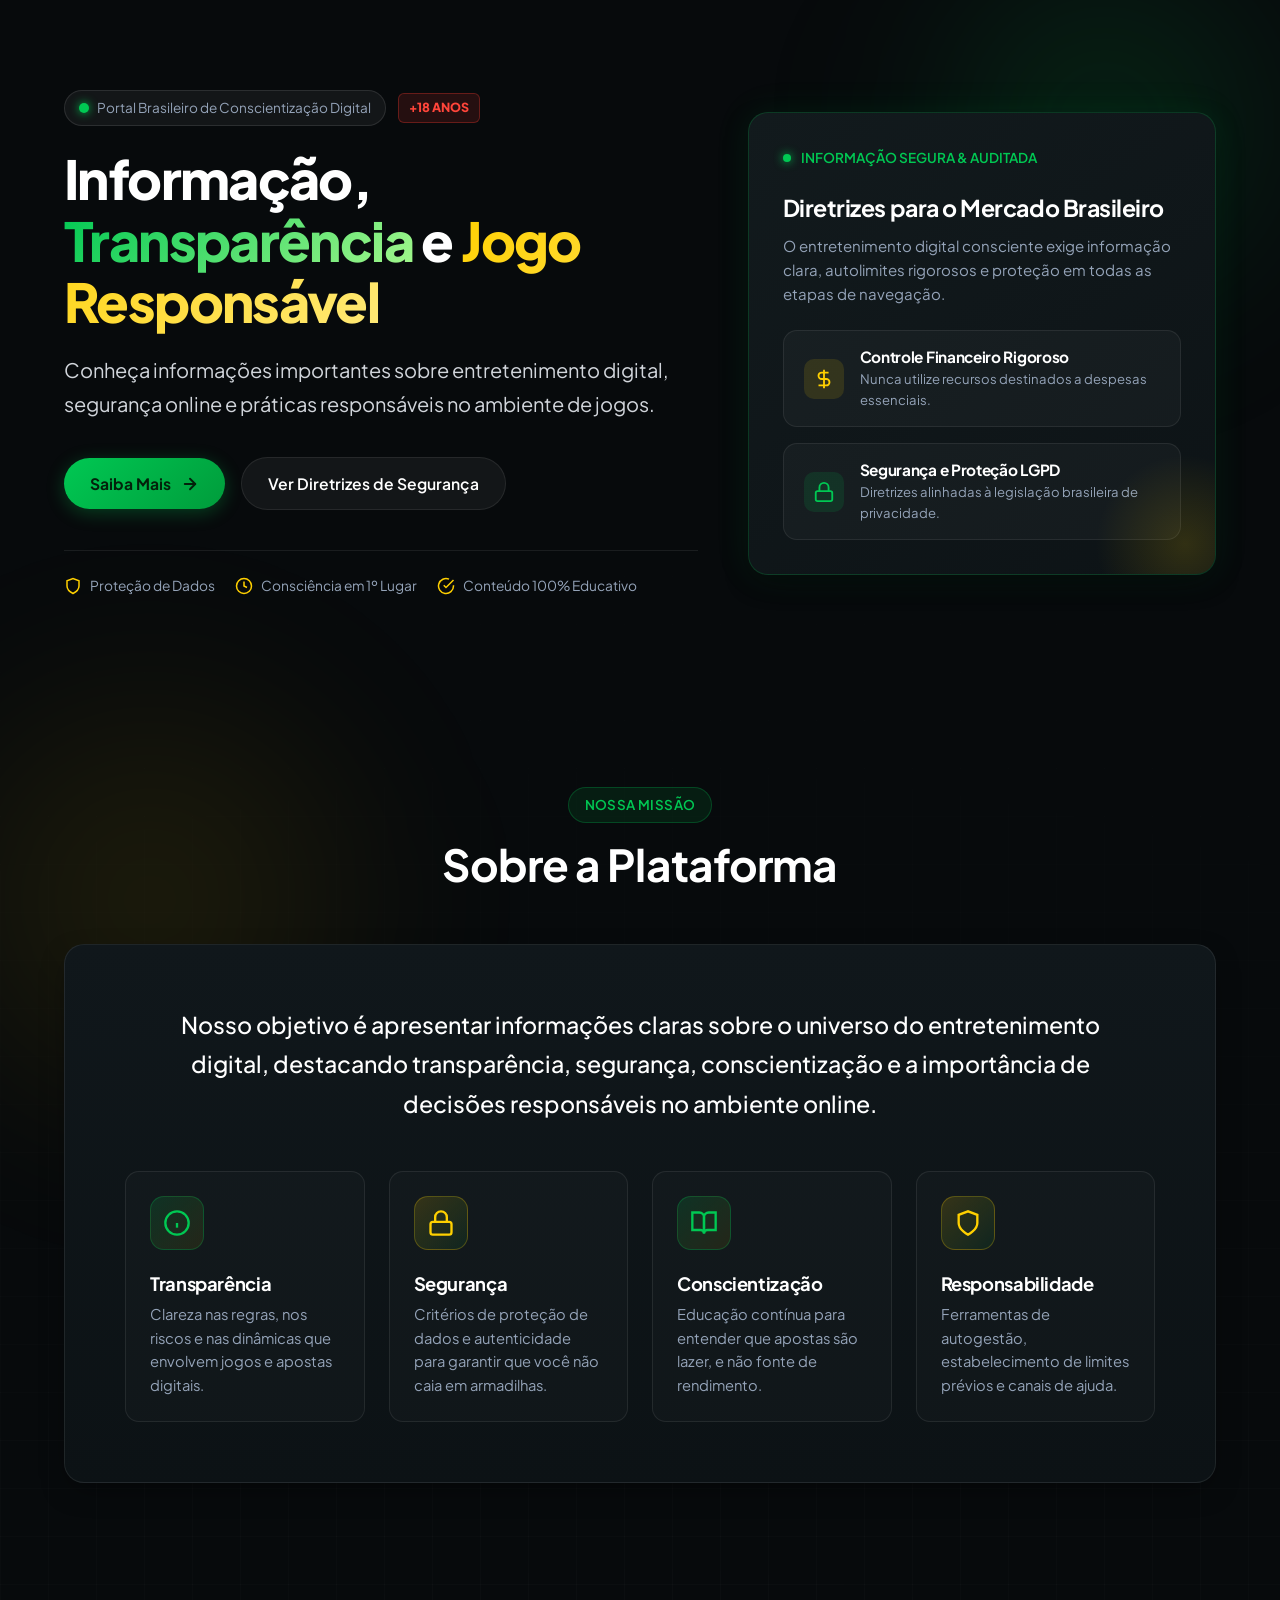
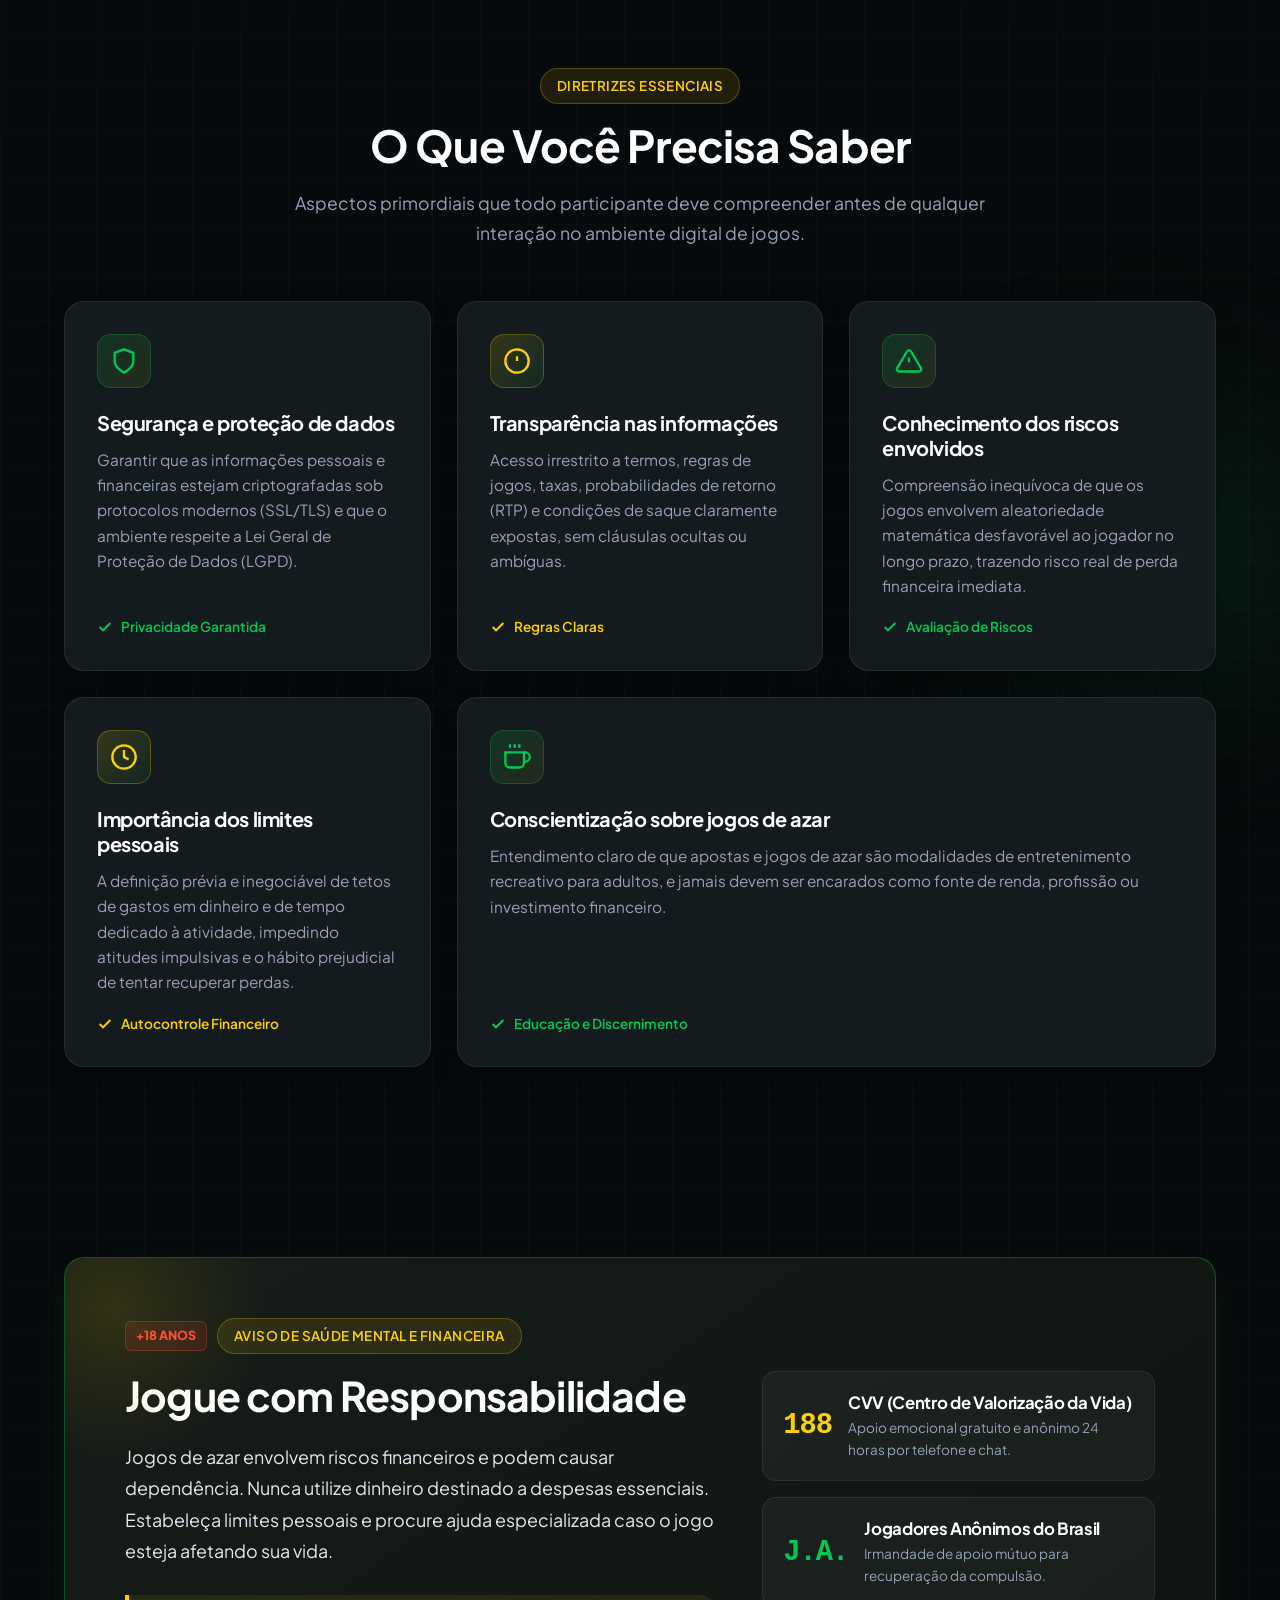
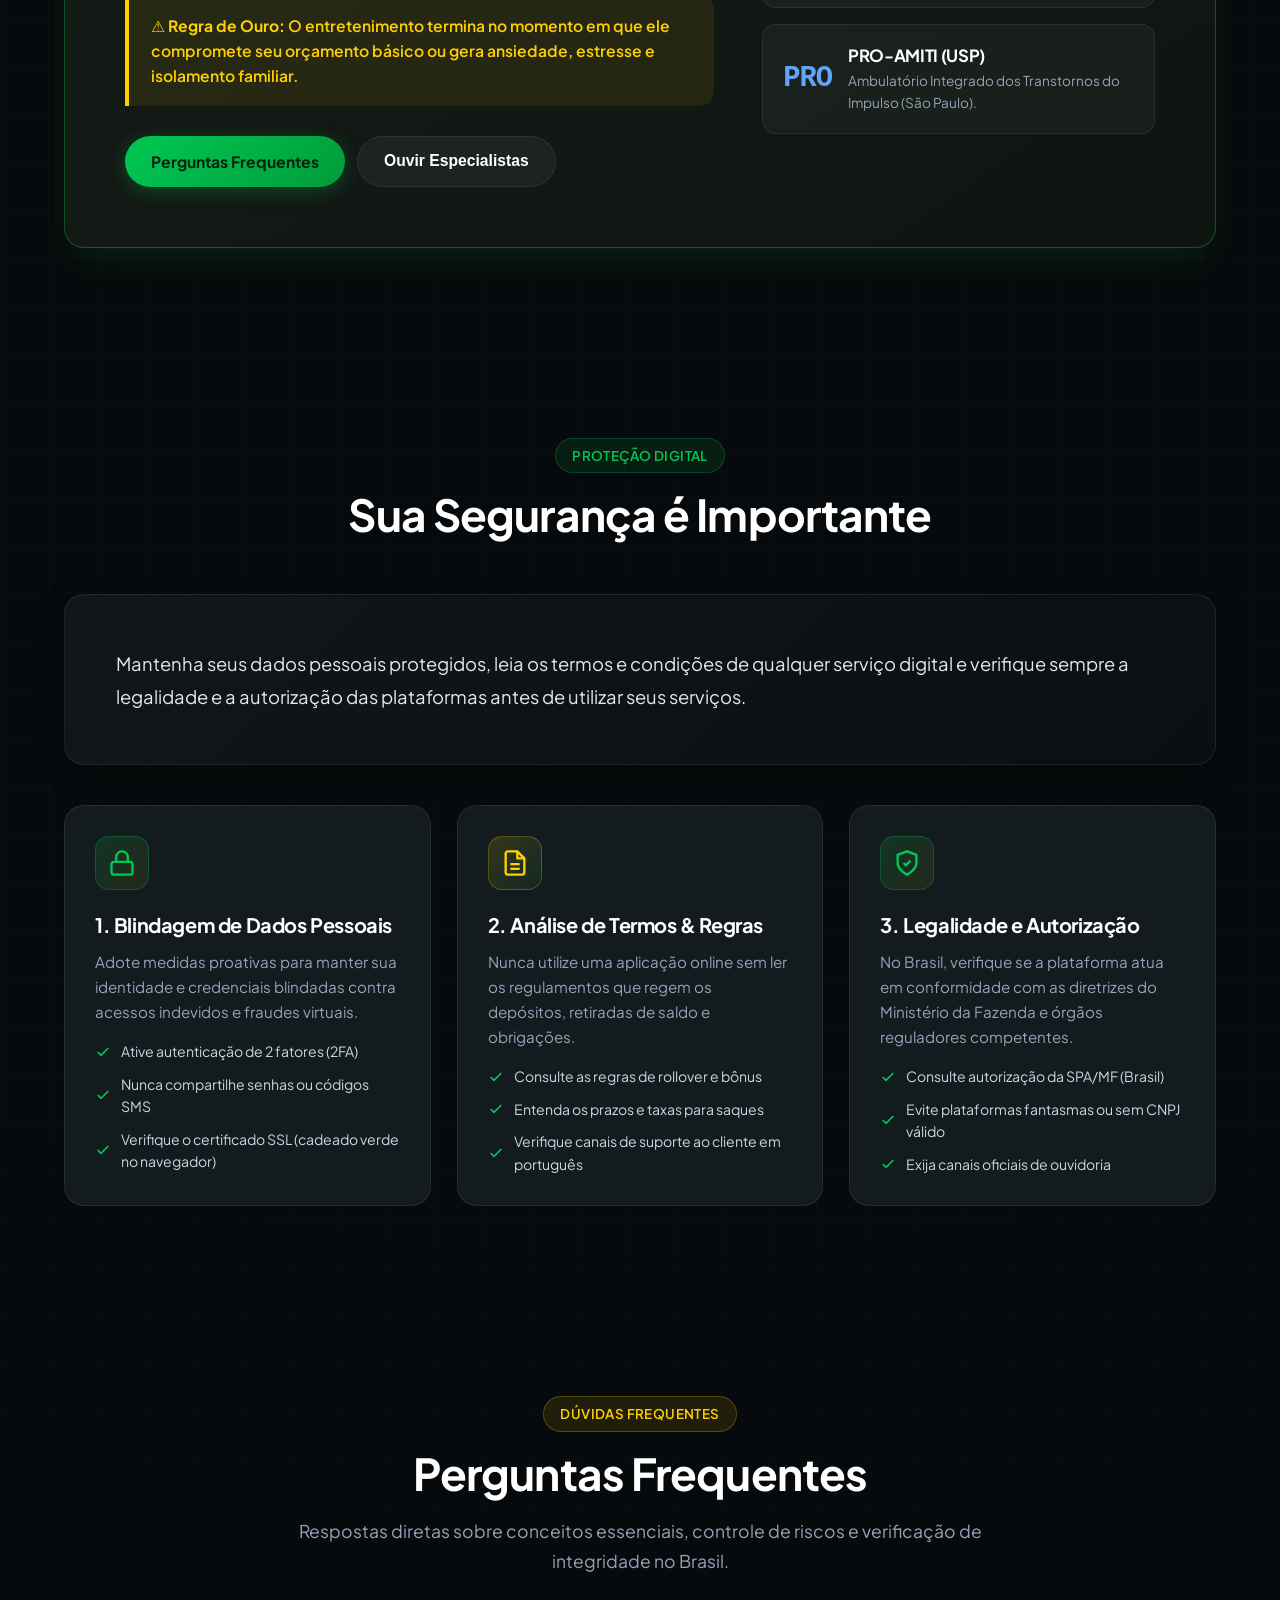
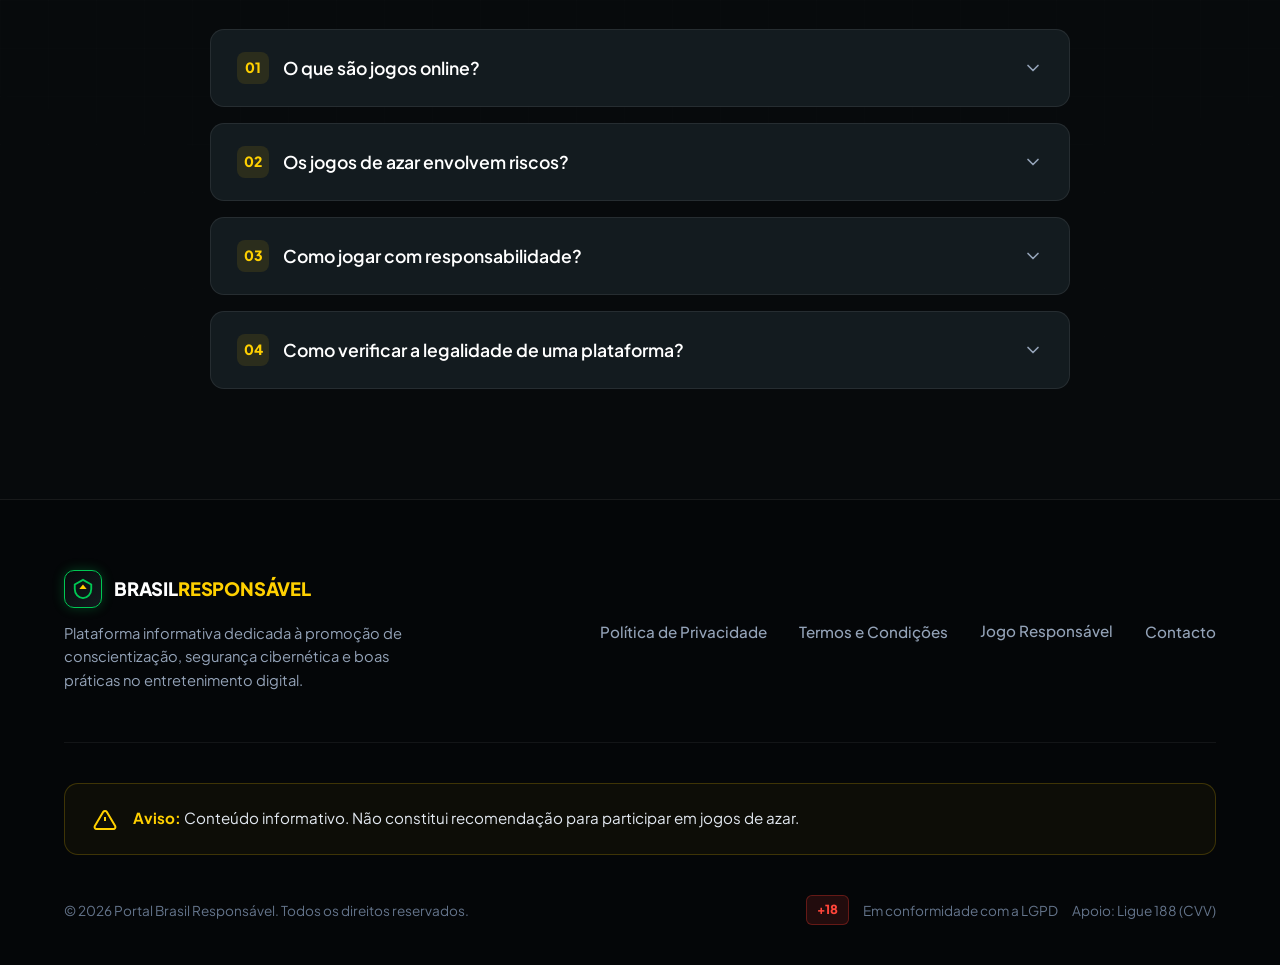
==== index.html @ 0e196ac5 "Initial commit: Brazilian Portuguese Responsible Gaming Landing Page" ====
<!DOCTYPE html>
<html lang="pt-BR">
<head>
  <meta charset="UTF-8">
  <meta name="viewport" content="width=device-width, initial-scale=1.0">
  <title>Informação, Transparência e Jogo Responsável | Brasil</title>
  <meta name="description" content="Conheça informações importantes sobre entretenimento digital, segurança online e práticas responsáveis no ambiente de jogos no Brasil.">
  <meta name="theme-color" content="#090D0F">
  <link rel="preconnect" href="https://fonts.googleapis.com">
  <link rel="preconnect" href="https://fonts.gstatic.com" crossorigin>
  <link href="https://fonts.googleapis.com/css2?family=Plus+Jakarta+Sans:wght@400;500;600;700;800&display=swap" rel="stylesheet">

  <style>
    /* ==========================================================================
       CSS RESET & DESIGN SYSTEM VARIABLES (BRAZIL THEME: BLACK, GREEN, YELLOW)
       ========================================================================== */
    :root {
      /* Colors */
      --br-bg-main: #070a0c;
      --br-bg-surface: #0e1417;
      --br-bg-card: #131b1f;
      --br-bg-card-hover: #182328;
      
      /* Brazil Inspired Accents */
      --br-green-primary: #00c853;
      --br-green-deep: #009c3b;
      --br-green-glow: rgba(0, 200, 83, 0.28);
      --br-yellow-primary: #ffd000;
      --br-yellow-gold: #ffb703;
      --br-yellow-glow: rgba(255, 208, 0, 0.28);

      /* Neutrals & Text */
      --br-text-white: #ffffff;
      --br-text-body: #d1d5db;
      --br-text-muted: #94a3b8;
      --br-text-dim: #64748b;
      --br-border: rgba(255, 255, 255, 0.08);
      --br-border-hover: rgba(0, 200, 83, 0.35);

      /* Typography */
      --br-font-family: 'Plus Jakarta Sans', system-ui, -apple-system, BlinkMacSystemFont, 'Segoe UI', Roboto, sans-serif;
      
      /* Radii */
      --br-radius-sm: 8px;
      --br-radius-md: 14px;
      --br-radius-lg: 20px;
      --br-radius-full: 9999px;

      /* Shadows & Transitions */
      --br-shadow-card: 0 10px 30px -10px rgba(0, 0, 0, 0.6);
      --br-shadow-glow-green: 0 0 25px rgba(0, 200, 83, 0.25);
      --br-shadow-glow-yellow: 0 0 25px rgba(255, 208, 0, 0.22);
      --br-transition: all 0.3s cubic-bezier(0.16, 1, 0.3, 1);
    }

    *, *::before, *::after {
      box-sizing: border-box;
      margin: 0;
      padding: 0;
    }

    html {
      scroll-behavior: smooth;
      color-scheme: dark;
    }

    body {
      background-color: var(--br-bg-main);
      color: var(--br-text-body);
      font-family: var(--br-font-family);
      font-size: 16px;
      line-height: 1.6;
      overflow-x: hidden;
      position: relative;
      -webkit-font-smoothing: antialiased;
    }

    /* Ambient Brazil Gradient Backgrounds */
    .br-bg-decorations {
      position: absolute;
      top: 0;
      left: 0;
      right: 0;
      bottom: 0;
      overflow: hidden;
      pointer-events: none;
      z-index: 0;
    }

    .br-glow-orb-1 {
      position: absolute;
      top: -150px;
      right: -100px;
      width: 550px;
      height: 550px;
      background: radial-gradient(circle, rgba(0, 200, 83, 0.15) 0%, rgba(0, 156, 59, 0.05) 45%, transparent 70%);
      filter: blur(60px);
    }

    .br-glow-orb-2 {
      position: absolute;
      top: 600px;
      left: -150px;
      width: 600px;
      height: 600px;
      background: radial-gradient(circle, rgba(255, 208, 0, 0.1) 0%, rgba(255, 183, 3, 0.03) 50%, transparent 70%);
      filter: blur(70px);
    }

    .br-glow-orb-3 {
      position: absolute;
      top: 1900px;
      right: -120px;
      width: 500px;
      height: 500px;
      background: radial-gradient(circle, rgba(0, 200, 83, 0.12) 0%, transparent 70%);
      filter: blur(60px);
    }

    /* Grid overlay pattern */
    .br-grid-pattern {
      position: absolute;
      inset: 0;
      background-image: 
        linear-gradient(to right, rgba(255, 255, 255, 0.02) 1px, transparent 1px),
        linear-gradient(to bottom, rgba(255, 255, 255, 0.02) 1px, transparent 1px);
      background-size: 48px 48px;
      mask-image: radial-gradient(circle at center, black 40%, transparent 85%);
      -webkit-mask-image: radial-gradient(circle at center, black 40%, transparent 85%);
    }

    /* Container */
    .br-container {
      width: 100%;
      max-width: 1200px;
      margin-left: auto;
      margin-right: auto;
      padding-left: 24px;
      padding-right: 24px;
      position: relative;
      z-index: 1;
    }

    /* Typography Utilities */
    h1, h2, h3, h4 {
      color: var(--br-text-white);
      font-weight: 700;
      line-height: 1.25;
      letter-spacing: -0.02em;
    }

    a {
      color: inherit;
      text-decoration: none;
      transition: var(--br-transition);
    }

    /* Badges & Pills */
    .br-badge {
      display: inline-flex;
      align-items: center;
      gap: 8px;
      padding: 6px 16px;
      border-radius: var(--br-radius-full);
      font-size: 0.84rem;
      font-weight: 600;
      letter-spacing: 0.03em;
      text-transform: uppercase;
      background: rgba(0, 200, 83, 0.1);
      border: 1px solid rgba(0, 200, 83, 0.25);
      color: var(--br-green-primary);
    }

    .br-badge-yellow {
      background: rgba(255, 208, 0, 0.1);
      border-color: rgba(255, 208, 0, 0.25);
      color: var(--br-yellow-primary);
    }

    .br-badge-18 {
      background: rgba(255, 59, 48, 0.12);
      border: 1px solid rgba(255, 59, 48, 0.3);
      color: #ff453a;
      padding: 4px 10px;
      font-size: 0.78rem;
      border-radius: 6px;
      font-weight: 800;
    }

    .br-pill-flag {
      display: inline-flex;
      align-items: center;
      gap: 8px;
      padding: 6px 14px;
      background: rgba(255, 255, 255, 0.05);
      border: 1px solid rgba(255, 255, 255, 0.1);
      border-radius: var(--br-radius-full);
      font-size: 0.85rem;
      color: var(--br-text-muted);
    }

    .br-flag-dot {
      width: 10px;
      height: 10px;
      border-radius: 50%;
      background: var(--br-green-primary);
      box-shadow: 0 0 10px var(--br-green-primary);
      display: inline-block;
    }

    /* Section Headers */
    .br-section-header {
      text-align: center;
      max-width: 760px;
      margin: 0 auto 52px;
    }

    .br-section-title {
      font-size: clamp(2rem, 3.5vw, 2.75rem);
      margin-top: 14px;
      margin-bottom: 16px;
    }

    .br-section-desc {
      color: var(--br-text-muted);
      font-size: 1.1rem;
      line-height: 1.7;
    }

    /* Common Card Styling */
    .br-card {
      background: var(--br-bg-card);
      border: 1px solid var(--br-border);
      border-radius: var(--br-radius-lg);
      padding: 32px;
      position: relative;
      overflow: hidden;
      box-shadow: var(--br-shadow-card);
      transition: var(--br-transition);
    }

    .br-card::before {
      content: '';
      position: absolute;
      top: 0;
      left: 0;
      width: 100%;
      height: 3px;
      background: linear-gradient(90deg, var(--br-green-primary), var(--br-yellow-primary));
      opacity: 0;
      transition: var(--br-transition);
    }

    .br-card:hover {
      transform: translateY(-5px);
      border-color: var(--br-border-hover);
      background: var(--br-bg-card-hover);
      box-shadow: var(--br-shadow-card), 0 0 20px rgba(0, 200, 83, 0.12);
    }

    .br-card:hover::before {
      opacity: 1;
    }

    /* Custom Icon Boxes */
    .br-icon-box {
      width: 54px;
      height: 54px;
      border-radius: var(--br-radius-md);
      display: flex;
      align-items: center;
      justify-content: center;
      margin-bottom: 22px;
      background: linear-gradient(135deg, rgba(0, 200, 83, 0.15), rgba(255, 208, 0, 0.08));
      border: 1px solid rgba(0, 200, 83, 0.25);
      color: var(--br-green-primary);
      flex-shrink: 0;
    }

    .br-icon-box svg {
      width: 28px;
      height: 28px;
      stroke-width: 2;
    }

    .br-icon-box.yellow {
      background: linear-gradient(135deg, rgba(255, 208, 0, 0.15), rgba(0, 200, 83, 0.08));
      border-color: rgba(255, 208, 0, 0.25);
      color: var(--br-yellow-primary);
    }

    /* ==========================================================================
       HEADER & NAVIGATION
       ========================================================================== */
    .br-header {
      position: sticky;
      top: 0;
      z-index: 100;
      background: rgba(7, 10, 12, 0.85);
      backdrop-filter: blur(16px);
      -webkit-backdrop-filter: blur(16px);
      border-bottom: 1px solid var(--br-border);
      padding: 16px 0;
      transition: var(--br-transition);
    }

    .br-header-inner {
      display: flex;
      align-items: center;
      justify-content: space-between;
    }

    .br-brand {
      display: flex;
      align-items: center;
      gap: 12px;
      font-weight: 800;
      font-size: 1.15rem;
      letter-spacing: -0.01em;
      color: var(--br-text-white);
    }

    .br-brand-emblem {
      width: 38px;
      height: 38px;
      border-radius: 10px;
      background: linear-gradient(135deg, #070a0c, #131b1f);
      border: 1.5px solid var(--br-green-primary);
      box-shadow: 0 0 12px var(--br-green-glow);
      display: flex;
      align-items: center;
      justify-content: center;
      position: relative;
    }

    .br-brand-emblem svg {
      width: 22px;
      height: 22px;
    }

    .br-brand-text span {
      color: var(--br-yellow-primary);
    }

    .br-nav {
      display: flex;
      align-items: center;
      gap: 28px;
    }

    .br-nav-link {
      font-size: 0.94rem;
      font-weight: 500;
      color: var(--br-text-muted);
      position: relative;
      padding: 6px 0;
    }

    .br-nav-link:hover, .br-nav-link:focus-visible {
      color: var(--br-text-white);
    }

    .br-nav-link::after {
      content: '';
      position: absolute;
      bottom: 0;
      left: 0;
      width: 0%;
      height: 2px;
      background: linear-gradient(90deg, var(--br-green-primary), var(--br-yellow-primary));
      transition: var(--br-transition);
      border-radius: 2px;
    }

    .br-nav-link:hover::after {
      width: 100%;
    }

    .br-header-actions {
      display: flex;
      align-items: center;
      gap: 16px;
    }

    .br-btn-mobile-toggle {
      display: none;
      background: transparent;
      border: 1px solid var(--br-border);
      border-radius: var(--br-radius-sm);
      color: var(--br-text-white);
      padding: 8px;
      cursor: pointer;
    }

    /* Buttons */
    .br-btn {
      display: inline-flex;
      align-items: center;
      justify-content: center;
      gap: 10px;
      padding: 13px 26px;
      border-radius: var(--br-radius-full);
      font-weight: 600;
      font-size: 0.98rem;
      cursor: pointer;
      border: none;
      outline: none;
      transition: var(--br-transition);
    }

    .br-btn-primary {
      background: linear-gradient(135deg, var(--br-green-primary) 0%, var(--br-green-deep) 100%);
      color: #03210b;
      font-weight: 700;
      box-shadow: 0 4px 18px var(--br-green-glow);
    }

    .br-btn-primary:hover {
      transform: translateY(-2px);
      box-shadow: 0 8px 24px rgba(0, 200, 83, 0.45);
      background: linear-gradient(135deg, #0fe363 0%, #00ab41 100%);
      color: #000000;
    }

    .br-btn-secondary {
      background: rgba(255, 255, 255, 0.05);
      color: var(--br-text-white);
      border: 1px solid var(--br-border);
    }

    .br-btn-secondary:hover {
      background: rgba(255, 255, 255, 0.1);
      border-color: rgba(255, 255, 255, 0.25);
      transform: translateY(-2px);
    }

    /* ==========================================================================
       HERO SECTION
       ========================================================================== */
    .br-hero-section {
      padding: 90px 0 100px;
      position: relative;
    }

    .br-hero-grid {
      display: grid;
      grid-template-columns: 1.15fr 0.85fr;
      gap: 50px;
      align-items: center;
    }

    .br-hero-content {
      max-width: 650px;
    }

    .br-hero-headline {
      font-size: clamp(2.4rem, 4.2vw, 3.8rem);
      font-weight: 800;
      letter-spacing: -0.03em;
      margin: 22px 0 20px;
      line-height: 1.15;
    }

    .br-hero-headline .text-gradient-green {
      background: linear-gradient(135deg, #00c853 0%, #a3f78c 100%);
      -webkit-background-clip: text;
      -webkit-text-fill-color: transparent;
    }

    .br-hero-headline .text-gradient-yellow {
      background: linear-gradient(135deg, #ffd000 0%, #ffe978 100%);
      -webkit-background-clip: text;
      -webkit-text-fill-color: transparent;
    }

    .br-hero-subheadline {
      font-size: clamp(1.05rem, 1.8vw, 1.25rem);
      color: var(--br-text-body);
      line-height: 1.7;
      margin-bottom: 36px;
    }

    .br-hero-ctas {
      display: flex;
      flex-wrap: wrap;
      align-items: center;
      gap: 16px;
      margin-bottom: 40px;
    }

    .br-hero-trust-bar {
      display: flex;
      align-items: center;
      gap: 20px;
      padding-top: 24px;
      border-top: 1px solid var(--br-border);
    }

    .br-trust-item {
      display: flex;
      align-items: center;
      gap: 8px;
      font-size: 0.86rem;
      color: var(--br-text-muted);
    }

    .br-trust-item svg {
      color: var(--br-yellow-primary);
      width: 18px;
      height: 18px;
    }

    /* Hero Right Visual Card */
    .br-hero-card-display {
      position: relative;
    }

    .br-hero-main-card {
      background: linear-gradient(145deg, #121a1d, #0d1316);
      border: 1px solid rgba(0, 200, 83, 0.2);
      border-radius: var(--br-radius-lg);
      padding: 34px;
      box-shadow: var(--br-shadow-card), 0 0 35px rgba(0, 200, 83, 0.1);
      position: relative;
      overflow: hidden;
    }

    .br-hero-main-card::after {
      content: '';
      position: absolute;
      bottom: -60px;
      right: -60px;
      width: 180px;
      height: 180px;
      background: radial-gradient(circle, rgba(255, 208, 0, 0.15) 0%, transparent 70%);
      pointer-events: none;
    }

    .br-live-indicator {
      display: flex;
      align-items: center;
      gap: 10px;
      margin-bottom: 24px;
      font-size: 0.85rem;
      font-weight: 600;
      color: var(--br-green-primary);
    }

    .br-pulse-dot {
      width: 8px;
      height: 8px;
      border-radius: 50%;
      background: var(--br-green-primary);
      box-shadow: 0 0 10px var(--br-green-primary);
      animation: brPulse 2s infinite;
    }

    @keyframes brPulse {
      0% { box-shadow: 0 0 0 0 rgba(0, 200, 83, 0.7); }
      70% { box-shadow: 0 0 0 10px rgba(0, 200, 83, 0); }
      100% { box-shadow: 0 0 0 0 rgba(0, 200, 83, 0); }
    }

    .br-hero-metrics {
      display: flex;
      flex-direction: column;
      gap: 16px;
      margin-top: 24px;
    }

    .br-metric-box {
      background: rgba(255, 255, 255, 0.03);
      border: 1px solid var(--br-border);
      border-radius: var(--br-radius-md);
      padding: 16px 20px;
      display: flex;
      align-items: center;
      gap: 16px;
      transition: var(--br-transition);
    }

    .br-metric-box:hover {
      border-color: rgba(255, 208, 0, 0.3);
      background: rgba(255, 255, 255, 0.05);
    }

    .br-metric-icon {
      width: 40px;
      height: 40px;
      border-radius: 10px;
      background: rgba(255, 208, 0, 0.12);
      color: var(--br-yellow-primary);
      display: flex;
      align-items: center;
      justify-content: center;
      flex-shrink: 0;
    }

    .br-metric-text h4 {
      font-size: 0.96rem;
      margin-bottom: 2px;
    }

    .br-metric-text p {
      font-size: 0.82rem;
      color: var(--br-text-muted);
    }

    /* ==========================================================================
       SECTION 2: ABOUT SECTION (Sobre a Plataforma)
       ========================================================================== */
    .br-section-about {
      padding: 90px 0;
      position: relative;
    }

    .br-about-box {
      background: linear-gradient(180deg, #10171b 0%, #0c1215 100%);
      border: 1px solid var(--br-border);
      border-radius: var(--br-radius-lg);
      padding: clamp(32px, 5vw, 60px);
      box-shadow: var(--br-shadow-card);
      position: relative;
    }

    .br-about-lead {
      font-size: clamp(1.2rem, 2.2vw, 1.45rem);
      line-height: 1.7;
      color: var(--br-text-white);
      max-width: 950px;
      margin: 0 auto 48px;
      text-align: center;
      font-weight: 500;
    }

    .br-about-pillars {
      display: grid;
      grid-template-columns: repeat(auto-fit, minmax(230px, 1fr));
      gap: 24px;
    }

    .br-pillar-card {
      background: rgba(255, 255, 255, 0.02);
      border: 1px solid var(--br-border);
      border-radius: var(--br-radius-md);
      padding: 24px;
      transition: var(--br-transition);
    }

    .br-pillar-card:hover {
      background: rgba(0, 200, 83, 0.04);
      border-color: rgba(0, 200, 83, 0.3);
      transform: translateY(-4px);
    }

    .br-pillar-card h3 {
      font-size: 1.15rem;
      margin-bottom: 8px;
    }

    .br-pillar-card p {
      font-size: 0.92rem;
      color: var(--br-text-muted);
      line-height: 1.6;
    }

    /* ==========================================================================
       SECTION 3: INFORMATION SECTION (O Que Você Precisa Saber)
       ========================================================================== */
    .br-section-info {
      padding: 95px 0;
      position: relative;
    }

    .br-info-grid {
      display: grid;
      grid-template-columns: repeat(3, 1fr);
      gap: 26px;
    }

    /* 5 items: first 3 on top row, 2 wider cards on bottom row */
    @media (min-width: 992px) {
      .br-info-item:nth-child(4) {
        grid-column: 1 / 2;
      }
      .br-info-item:nth-child(5) {
        grid-column: 2 / 4;
      }
    }

    .br-info-item {
      display: flex;
      flex-direction: column;
      height: 100%;
    }

    .br-info-item h3 {
      font-size: 1.25rem;
      margin-bottom: 12px;
      display: flex;
      align-items: center;
      gap: 8px;
    }

    .br-info-item p {
      color: var(--br-text-muted);
      font-size: 0.96rem;
      line-height: 1.65;
      flex-grow: 1;
    }

    .br-info-check {
      margin-top: 18px;
      display: inline-flex;
      align-items: center;
      gap: 8px;
      font-size: 0.85rem;
      font-weight: 600;
      color: var(--br-green-primary);
    }

    /* ==========================================================================
       SECTION 4: RESPONSIBLE GAMING SECTION (Jogue com Responsabilidade)
       ========================================================================== */
    .br-section-responsible {
      padding: 95px 0;
      position: relative;
    }

    .br-responsible-card {
      background: linear-gradient(145deg, #161c18, #0e1410);
      border: 1px solid rgba(0, 200, 83, 0.35);
      border-radius: var(--br-radius-lg);
      padding: clamp(34px, 5vw, 60px);
      box-shadow: 0 15px 40px -15px rgba(0, 200, 83, 0.2);
      position: relative;
      overflow: hidden;
    }

    .br-responsible-card::before {
      content: '';
      position: absolute;
      top: -100px;
      left: -100px;
      width: 300px;
      height: 300px;
      background: radial-gradient(circle, rgba(255, 208, 0, 0.12) 0%, transparent 70%);
      pointer-events: none;
    }

    .br-resp-grid {
      display: grid;
      grid-template-columns: 1.2fr 0.8fr;
      gap: 48px;
      align-items: center;
    }

    .br-resp-content h2 {
      font-size: clamp(2rem, 3.2vw, 2.75rem);
      margin: 16px 0 20px;
    }

    .br-resp-main-text {
      font-size: 1.12rem;
      line-height: 1.75;
      color: #e2e8f0;
      margin-bottom: 28px;
    }

    .br-resp-highlight-box {
      background: rgba(255, 208, 0, 0.08);
      border-left: 4px solid var(--br-yellow-primary);
      padding: 18px 22px;
      border-radius: 0 var(--br-radius-md) var(--br-radius-md) 0;
      margin-bottom: 30px;
    }

    .br-resp-highlight-box p {
      color: var(--br-yellow-primary);
      font-weight: 600;
      font-size: 0.98rem;
    }

    .br-help-cards {
      display: flex;
      flex-direction: column;
      gap: 16px;
    }

    .br-help-item {
      background: rgba(255, 255, 255, 0.04);
      border: 1px solid var(--br-border);
      border-radius: var(--br-radius-md);
      padding: 20px;
      display: flex;
      gap: 16px;
      align-items: center;
      transition: var(--br-transition);
    }

    .br-help-item:hover {
      border-color: rgba(0, 200, 83, 0.4);
      background: rgba(255, 255, 255, 0.07);
    }

    .br-help-number {
      font-size: 1.8rem;
      font-weight: 800;
      color: var(--br-yellow-primary);
      font-family: monospace;
      letter-spacing: -1px;
    }

    .br-help-info h4 {
      font-size: 1.05rem;
      margin-bottom: 4px;
    }

    .br-help-info p {
      font-size: 0.85rem;
      color: var(--br-text-muted);
    }

    /* ==========================================================================
       SECTION 5: SAFETY SECTION (Sua Segurança é Importante)
       ========================================================================== */
    .br-section-safety {
      padding: 95px 0;
      position: relative;
    }

    .br-safety-banner {
      background: linear-gradient(135deg, #10161a 0%, #0a0f12 100%);
      border: 1px solid var(--br-border);
      border-radius: var(--br-radius-lg);
      padding: clamp(34px, 4vw, 54px);
      box-shadow: var(--br-shadow-card);
      margin-bottom: 40px;
    }

    .br-safety-text-lead {
      font-size: 1.15rem;
      line-height: 1.8;
      color: #e2e8f0;
      margin-bottom: 0;
    }

    .br-safety-cards {
      display: grid;
      grid-template-columns: repeat(auto-fit, minmax(320px, 1fr));
      gap: 26px;
    }

    .br-safety-card {
      background: var(--br-bg-card);
      border: 1px solid var(--br-border);
      border-radius: var(--br-radius-lg);
      padding: 30px;
      transition: var(--br-transition);
    }

    .br-safety-card:hover {
      border-color: rgba(255, 208, 0, 0.35);
      transform: translateY(-4px);
    }

    .br-safety-card h3 {
      font-size: 1.25rem;
      margin-bottom: 12px;
    }

    .br-safety-card p {
      font-size: 0.95rem;
      color: var(--br-text-muted);
      line-height: 1.65;
    }

    .br-safety-list {
      list-style: none;
      margin-top: 16px;
      display: flex;
      flex-direction: column;
      gap: 10px;
    }

    .br-safety-list li {
      display: flex;
      align-items: center;
      gap: 10px;
      font-size: 0.88rem;
      color: #cbd5e1;
    }

    .br-safety-list svg {
      color: var(--br-green-primary);
      flex-shrink: 0;
    }

    /* ==========================================================================
       SECTION 6: FAQ ACCORDION (Modern Web Guidance Compliant)
       ========================================================================== */
    .br-section-faq {
      padding: 95px 0 110px;
      position: relative;
    }

    .br-faq-container {
      max-width: 860px;
      margin: 0 auto;
    }

    /* Details & Summary with Modern Native Smooth Animation */
    .br-accordion {
      display: flex;
      flex-direction: column;
      gap: 16px;
    }

    .br-faq-item {
      background: var(--br-bg-card);
      border: 1px solid var(--br-border);
      border-radius: var(--br-radius-md);
      overflow: hidden;
      transition: border-color 0.3s ease, background 0.3s ease;
    }

    .br-faq-item[open] {
      border-color: rgba(0, 200, 83, 0.4);
      background: #151e22;
      box-shadow: 0 4px 20px rgba(0, 0, 0, 0.35);
    }

    /* Summary styles - marker removed & custom flex trigger */
    .br-faq-summary {
      list-style: none;
      cursor: pointer;
      padding: 22px 26px;
      display: flex;
      align-items: center;
      justify-content: space-between;
      gap: 16px;
      font-weight: 600;
      font-size: 1.1rem;
      color: var(--br-text-white);
      user-select: none;
      transition: color 0.2s ease;
    }

    /* Webkit marker removal */
    .br-faq-summary::-webkit-details-marker {
      display: none;
    }

    .br-faq-summary:hover {
      color: var(--br-green-primary);
    }

    .br-faq-title-wrap {
      display: flex;
      align-items: center;
      gap: 14px;
    }

    .br-faq-number {
      font-size: 0.88rem;
      font-weight: 800;
      color: var(--br-yellow-primary);
      background: rgba(255, 208, 0, 0.1);
      width: 32px;
      height: 32px;
      border-radius: 8px;
      display: flex;
      align-items: center;
      justify-content: center;
      flex-shrink: 0;
    }

    /* Chevron rotation */
    .br-faq-chevron {
      width: 20px;
      height: 20px;
      flex-shrink: 0;
      color: var(--br-text-muted);
      transition: transform 0.3s cubic-bezier(0.16, 1, 0.3, 1), color 0.3s ease;
    }

    .br-faq-item[open] .br-faq-chevron {
      transform: rotate(180deg);
      color: var(--br-green-primary);
    }

    /* Modern ::details-content animation from Modern Web Guidance */
    .br-faq-item::details-content {
      interpolate-size: allow-keywords;
      overflow: clip;
      contain: layout;
    }

    .br-faq-item:not([open])::details-content {
      block-size: 0;
    }

    @media (prefers-reduced-motion: no-preference) {
      .br-faq-item::details-content {
        transition: block-size 0.3s ease-in-out, content-visibility 0.3s allow-discrete;
      }
    }

    .br-faq-answer {
      padding: 0 26px 24px 72px;
      color: var(--br-text-body);
      font-size: 1rem;
      line-height: 1.7;
      border-top: 1px solid rgba(255, 255, 255, 0.04);
      margin-top: 4px;
      padding-top: 18px;
    }

    /* ==========================================================================
       SECTION 7: FOOTER & LEGAL DISCLAIMER
       ========================================================================== */
    .br-footer {
      background: #040608;
      border-top: 1px solid var(--br-border);
      padding: 70px 0 40px;
      position: relative;
    }

    .br-footer-top {
      display: grid;
      grid-template-columns: 1.2fr 1.8fr;
      gap: 40px;
      padding-bottom: 50px;
      border-bottom: 1px solid rgba(255, 255, 255, 0.06);
    }

    .br-footer-brand p {
      color: var(--br-text-muted);
      font-size: 0.92rem;
      margin-top: 14px;
      max-width: 380px;
    }

    .br-footer-links-group {
      display: flex;
      flex-wrap: wrap;
      justify-content: flex-end;
      gap: 32px;
      align-items: center;
    }

    .br-footer-link {
      font-size: 0.95rem;
      font-weight: 500;
      color: var(--br-text-muted);
      cursor: pointer;
      background: none;
      border: none;
      padding: 0;
      font-family: inherit;
    }

    .br-footer-link:hover {
      color: var(--br-yellow-primary);
    }

    /* Official Disclaimer Box */
    .br-footer-notice-box {
      margin: 40px 0;
      background: rgba(255, 208, 0, 0.04);
      border: 1px solid rgba(255, 208, 0, 0.2);
      border-radius: var(--br-radius-md);
      padding: 22px 28px;
      display: flex;
      align-items: flex-start;
      gap: 16px;
    }

    .br-footer-notice-box svg {
      color: var(--br-yellow-primary);
      width: 24px;
      height: 24px;
      flex-shrink: 0;
      margin-top: 2px;
    }

    .br-footer-notice-text {
      font-size: 0.95rem;
      color: #e2e8f0;
      line-height: 1.6;
    }

    .br-footer-notice-text strong {
      color: var(--br-yellow-primary);
    }

    .br-footer-bottom {
      display: flex;
      align-items: center;
      justify-content: space-between;
      flex-wrap: wrap;
      gap: 20px;
      font-size: 0.85rem;
      color: var(--br-text-dim);
    }

    .br-footer-badges {
      display: flex;
      align-items: center;
      gap: 14px;
    }

    /* ==========================================================================
       MODAL DIALOGS (FOR FOOTER LINKS: PRIVACIDADE, TERMOS, CONTACTO)
       ========================================================================== */
    .br-modal {
      border: 1px solid var(--br-border-hover);
      border-radius: var(--br-radius-lg);
      background: #0d1417;
      color: var(--br-text-body);
      max-width: 600px;
      width: 90%;
      margin: auto;
      padding: 32px;
      box-shadow: 0 25px 60px -15px rgba(0, 0, 0, 0.85);
    }

    .br-modal::backdrop {
      background: rgba(4, 6, 8, 0.8);
      backdrop-filter: blur(8px);
      -webkit-backdrop-filter: blur(8px);
    }

    .br-modal-header {
      display: flex;
      align-items: center;
      justify-content: space-between;
      margin-bottom: 20px;
      padding-bottom: 16px;
      border-bottom: 1px solid var(--br-border);
    }

    .br-modal-close {
      background: transparent;
      border: none;
      color: var(--br-text-muted);
      cursor: pointer;
      padding: 6px;
      border-radius: 6px;
    }

    .br-modal-close:hover {
      color: var(--br-text-white);
      background: rgba(255, 255, 255, 0.08);
    }

    .br-modal-body p {
      margin-bottom: 14px;
      font-size: 0.95rem;
      line-height: 1.65;
    }

    /* Contact Form inside Modal */
    .br-form-group {
      margin-bottom: 16px;
    }

    .br-form-group label {
      display: block;
      font-size: 0.88rem;
      font-weight: 600;
      color: var(--br-text-white);
      margin-bottom: 6px;
    }

    .br-form-control {
      width: 100%;
      padding: 12px 16px;
      background: rgba(255, 255, 255, 0.04);
      border: 1px solid var(--br-border);
      border-radius: var(--br-radius-sm);
      color: var(--br-text-white);
      font-family: inherit;
      font-size: 0.95rem;
    }

    .br-form-control:focus {
      outline: none;
      border-color: var(--br-green-primary);
      box-shadow: 0 0 0 3px rgba(0, 200, 83, 0.2);
    }

    /* ==========================================================================
       RESPONSIVE BREAKPOINTS (MOBILE FIRST ADAPTATION)
       ========================================================================== */
    @media (max-width: 991px) {
      .br-nav {
        position: fixed;
        top: 72px;
        left: 0;
        right: 0;
        background: #090e11;
        flex-direction: column;
        padding: 30px 24px;
        gap: 20px;
        border-bottom: 1px solid var(--br-border);
        display: none;
      }

      .br-nav.is-active {
        display: flex;
      }

      .br-btn-mobile-toggle {
        display: block;
      }

      .br-hero-grid {
        grid-template-columns: 1fr;
        gap: 40px;
        text-align: center;
      }

      .br-hero-content {
        margin: 0 auto;
      }

      .br-hero-ctas {
        justify-content: center;
      }

      .br-hero-trust-bar {
        justify-content: center;
      }

      .br-info-grid {
        grid-template-columns: repeat(auto-fit, minmax(280px, 1fr));
      }

      .br-resp-grid {
        grid-template-columns: 1fr;
      }

      .br-footer-top {
        grid-template-columns: 1fr;
        text-align: center;
      }

      .br-footer-brand p {
        margin: 14px auto 0;
      }

      .br-footer-links-group {
        justify-content: center;
      }
    }

    @media (max-width: 640px) {
      .br-container {
        padding-left: 18px;
        padding-right: 18px;
      }

      .br-hero-section {
        padding: 50px 0 60px;
      }

      .br-section-about,
      .br-section-info,
      .br-section-responsible,
      .br-section-safety,
      .br-section-faq {
        padding: 60px 0;
      }

      .br-hero-trust-bar {
        flex-direction: column;
        align-items: center;
        gap: 12px;
      }

      .br-hero-ctas {
        flex-direction: column;
        width: 100%;
      }

      .br-hero-ctas .br-btn {
        width: 100%;
      }

      .br-faq-answer {
        padding-left: 26px;
      }

      .br-footer-bottom {
        flex-direction: column;
        text-align: center;
      }
    }
  </style>
</head>
<body>

  <!-- Ambient Brazilian Lighting / Glows -->
  <div class="br-bg-decorations" aria-hidden="true">
    <div class="br-glow-orb-1"></div>
    <div class="br-glow-orb-2"></div>
    <div class="br-glow-orb-3"></div>
    <div class="br-grid-pattern"></div>
  </div>

  <main>
    <!-- ==========================================================================
         1. HERO SECTION
         ========================================================================== -->
    <section class="br-hero-section" id="hero">
      <div class="br-container br-hero-grid">
        
        <!-- Left Hero Content -->
        <div class="br-hero-content">
          <div style="display: flex; align-items: center; gap: 12px; flex-wrap: wrap; margin-bottom: 8px;">
            <div class="br-pill-flag">
              <span class="br-flag-dot"></span>
              <span>Portal Brasileiro de Conscientização Digital</span>
            </div>
            <span class="br-badge-18">+18 ANOS</span>
          </div>

          <h1 class="br-hero-headline">
            Informação, <span class="text-gradient-green">Transparência</span> e <span class="text-gradient-yellow">Jogo Responsável</span>
          </h1>

          <p class="br-hero-subheadline">
            Conheça informações importantes sobre entretenimento digital, segurança online e práticas responsáveis no ambiente de jogos.
          </p>

          <div class="br-hero-ctas">
            <a href="#sobre" class="br-btn br-btn-primary">
              Saiba Mais
              <svg width="18" height="18" viewBox="0 0 24 24" fill="none" stroke="currentColor" stroke-width="2.5" stroke-linecap="round" stroke-linejoin="round">
                <line x1="5" y1="12" x2="19" y2="12"></line>
                <polyline points="12 5 19 12 12 19"></polyline>
              </svg>
            </a>
            <a href="#seguranca" class="br-btn br-btn-secondary">
              Ver Diretrizes de Segurança
            </a>
          </div>

          <!-- Trust points -->
          <div class="br-hero-trust-bar">
            <div class="br-trust-item">
              <svg viewBox="0 0 24 24" fill="none" stroke="currentColor" stroke-width="2"><path d="M12 22s8-4 8-10V5l-8-3-8 3v7c0 6 8 10 8 10z"/></svg>
              <span>Proteção de Dados</span>
            </div>
            <div class="br-trust-item">
              <svg viewBox="0 0 24 24" fill="none" stroke="currentColor" stroke-width="2"><circle cx="12" cy="12" r="10"/><path d="M12 6v6l4 2"/></svg>
              <span>Consciência em 1º Lugar</span>
            </div>
            <div class="br-trust-item">
              <svg viewBox="0 0 24 24" fill="none" stroke="currentColor" stroke-width="2"><path d="M22 11.08V12a10 10 0 1 1-5.93-9.14"/><polyline points="22 4 12 14.01 9 11.01"/></svg>
              <span>Conteúdo 100% Educativo</span>
            </div>
          </div>
        </div>

        <!-- Right Hero Visual Panel -->
        <div class="br-hero-card-display">
          <div class="br-hero-main-card">
            <div class="br-live-indicator">
              <span class="br-pulse-dot"></span>
              <span>INFORMAÇÃO SEGURA & AUDITADA</span>
            </div>

            <h3 style="font-size: 1.45rem; margin-bottom: 12px;">Diretrizes para o Mercado Brasileiro</h3>
            <p style="color: var(--br-text-muted); font-size: 0.94rem;">
              O entretenimento digital consciente exige informação clara, autolimites rigorosos e proteção em todas as etapas de navegação.
            </p>

            <div class="br-hero-metrics">
              <div class="br-metric-box">
                <div class="br-metric-icon">
                  <svg width="22" height="22" viewBox="0 0 24 24" fill="none" stroke="currentColor" stroke-width="2"><path d="M12 2v20M17 5H9.5a3.5 3.5 0 0 0 0 7h5a3.5 3.5 0 0 1 0 7H6"/></svg>
                </div>
                <div class="br-metric-text">
                  <h4>Controle Financeiro Rigoroso</h4>
                  <p>Nunca utilize recursos destinados a despesas essenciais.</p>
                </div>
              </div>

              <div class="br-metric-box">
                <div class="br-metric-icon" style="background: rgba(0, 200, 83, 0.12); color: var(--br-green-primary);">
                  <svg width="22" height="22" viewBox="0 0 24 24" fill="none" stroke="currentColor" stroke-width="2"><rect x="3" y="11" width="18" height="11" rx="2" ry="2"/><path d="M7 11V7a5 5 0 0 1 10 0v4"/></svg>
                </div>
                <div class="br-metric-text">
                  <h4>Segurança e Proteção LGPD</h4>
                  <p>Diretrizes alinhadas à legislação brasileira de privacidade.</p>
                </div>
              </div>
            </div>
          </div>
        </div>

      </div>
    </section>

    <!-- ==========================================================================
         2. ABOUT SECTION (Sobre a Plataforma)
         ========================================================================== -->
    <section class="br-section-about" id="sobre" aria-labelledby="sobre-title">
      <div class="br-container">
        <div class="br-section-header">
          <span class="br-badge">Nossa Missão</span>
          <h2 class="br-section-title" id="sobre-title">Sobre a Plataforma</h2>
        </div>

        <div class="br-about-box">
          <p class="br-about-lead">
            Nosso objetivo é apresentar informações claras sobre o universo do entretenimento digital, destacando transparência, segurança, conscientização e a importância de decisões responsáveis no ambiente online.
          </p>

          <div class="br-about-pillars">
            <div class="br-pillar-card">
              <div class="br-icon-box">
                <svg viewBox="0 0 24 24" fill="none" stroke="currentColor"><circle cx="12" cy="12" r="10"/><line x1="12" y1="16" x2="12" y2="12"/><line x1="12" y1="8" x2="12.01" y2="8"/></svg>
              </div>
              <h3>Transparência</h3>
              <p>Clareza nas regras, nos riscos e nas dinâmicas que envolvem jogos e apostas digitais.</p>
            </div>

            <div class="br-pillar-card">
              <div class="br-icon-box yellow">
                <svg viewBox="0 0 24 24" fill="none" stroke="currentColor"><rect x="3" y="11" width="18" height="11" rx="2" ry="2"/><path d="M7 11V7a5 5 0 0 1 10 0v4"/></svg>
              </div>
              <h3>Segurança</h3>
              <p>Critérios de proteção de dados e autenticidade para garantir que você não caia em armadilhas.</p>
            </div>

            <div class="br-pillar-card">
              <div class="br-icon-box">
                <svg viewBox="0 0 24 24" fill="none" stroke="currentColor"><path d="M2 3h6a4 4 0 0 1 4 4v14a3 3 0 0 0-3-3H2z"/><path d="M22 3h-6a4 4 0 0 0-4 4v14a3 3 0 0 1 3-3h7z"/></svg>
              </div>
              <h3>Conscientização</h3>
              <p>Educação contínua para entender que apostas são lazer, e não fonte de rendimento.</p>
            </div>

            <div class="br-pillar-card">
              <div class="br-icon-box yellow">
                <svg viewBox="0 0 24 24" fill="none" stroke="currentColor"><path d="M12 22s8-4 8-10V5l-8-3-8 3v7c0 6 8 10 8 10z"/></svg>
              </div>
              <h3>Responsabilidade</h3>
              <p>Ferramentas de autogestão, estabelecimento de limites prévios e canais de ajuda.</p>
            </div>
          </div>
        </div>
      </div>
    </section>

    <!-- ==========================================================================
         3. INFORMATION SECTION (O Que Você Precisa Saber)
         ========================================================================== -->
    <section class="br-section-info" id="informacoes" aria-labelledby="info-title">
      <div class="br-container">
        <div class="br-section-header">
          <span class="br-badge br-badge-yellow">Diretrizes Essenciais</span>
          <h2 class="br-section-title" id="info-title">O Que Você Precisa Saber</h2>
          <p class="br-section-desc">
            Aspectos primordiais que todo participante deve compreender antes de qualquer interação no ambiente digital de jogos.
          </p>
        </div>

        <div class="br-info-grid">
          
          <!-- Item 1 -->
          <div class="br-card br-info-item">
            <div class="br-icon-box">
              <svg viewBox="0 0 24 24" fill="none" stroke="currentColor"><path d="M12 22s8-4 8-10V5l-8-3-8 3v7c0 6 8 10 8 10z"/></svg>
            </div>
            <h3>Segurança e proteção de dados</h3>
            <p>
              Garantir que as informações pessoais e financeiras estejam criptografadas sob protocolos modernos (SSL/TLS) e que o ambiente respeite a Lei Geral de Proteção de Dados (LGPD).
            </p>
            <span class="br-info-check">
              <svg width="16" height="16" viewBox="0 0 24 24" fill="none" stroke="currentColor" stroke-width="3"><polyline points="20 6 9 17 4 12"/></svg>
              Privacidade Garantida
            </span>
          </div>

          <!-- Item 2 -->
          <div class="br-card br-info-item">
            <div class="br-icon-box yellow">
              <svg viewBox="0 0 24 24" fill="none" stroke="currentColor"><circle cx="12" cy="12" r="10"/><line x1="12" y1="8" x2="12" y2="12"/><line x1="12" y1="16" x2="12.01" y2="16"/></svg>
            </div>
            <h3>Transparência nas informações</h3>
            <p>
              Acesso irrestrito a termos, regras de jogos, taxas, probabilidades de retorno (RTP) e condições de saque claramente expostas, sem cláusulas ocultas ou ambíguas.
            </p>
            <span class="br-info-check" style="color: var(--br-yellow-primary);">
              <svg width="16" height="16" viewBox="0 0 24 24" fill="none" stroke="currentColor" stroke-width="3"><polyline points="20 6 9 17 4 12"/></svg>
              Regras Claras
            </span>
          </div>

          <!-- Item 3 -->
          <div class="br-card br-info-item">
            <div class="br-icon-box">
              <svg viewBox="0 0 24 24" fill="none" stroke="currentColor"><path d="M10.29 3.86L1.82 18a2 2 0 0 0 1.71 3h16.94a2 2 0 0 0 1.71-3L13.71 3.86a2 2 0 0 0-3.42 0z"/><line x1="12" y1="9" x2="12" y2="13"/><line x1="12" y1="17" x2="12.01" y2="17"/></svg>
            </div>
            <h3>Conhecimento dos riscos envolvidos</h3>
            <p>
              Compreensão inequívoca de que os jogos envolvem aleatoriedade matemática desfavorável ao jogador no longo prazo, trazendo risco real de perda financeira imediata.
            </p>
            <span class="br-info-check">
              <svg width="16" height="16" viewBox="0 0 24 24" fill="none" stroke="currentColor" stroke-width="3"><polyline points="20 6 9 17 4 12"/></svg>
              Avaliação de Riscos
            </span>
          </div>

          <!-- Item 4 -->
          <div class="br-card br-info-item">
            <div class="br-icon-box yellow">
              <svg viewBox="0 0 24 24" fill="none" stroke="currentColor"><circle cx="12" cy="12" r="10"/><polyline points="12 6 12 12 16 14"/></svg>
            </div>
            <h3>Importância dos limites pessoais</h3>
            <p>
              A definição prévia e inegociável de tetos de gastos em dinheiro e de tempo dedicado à atividade, impedindo atitudes impulsivas e o hábito prejudicial de tentar recuperar perdas.
            </p>
            <span class="br-info-check" style="color: var(--br-yellow-primary);">
              <svg width="16" height="16" viewBox="0 0 24 24" fill="none" stroke="currentColor" stroke-width="3"><polyline points="20 6 9 17 4 12"/></svg>
              Autocontrole Financeiro
            </span>
          </div>

          <!-- Item 5 -->
          <div class="br-card br-info-item">
            <div class="br-icon-box">
              <svg viewBox="0 0 24 24" fill="none" stroke="currentColor"><path d="M18 8h1a4 4 0 0 1 0 8h-1"/><path d="M2 8h16v9a4 4 0 0 1-4 4H6a4 4 0 0 1-4-4V8z"/><line x1="6" y1="1" x2="6" y2="4"/><line x1="10" y1="1" x2="10" y2="4"/><line x1="14" y1="1" x2="14" y2="4"/></svg>
            </div>
            <h3>Conscientização sobre jogos de azar</h3>
            <p>
              Entendimento claro de que apostas e jogos de azar são modalidades de entretenimento recreativo para adultos, e jamais devem ser encarados como fonte de renda, profissão ou investimento financeiro.
            </p>
            <span class="br-info-check">
              <svg width="16" height="16" viewBox="0 0 24 24" fill="none" stroke="currentColor" stroke-width="3"><polyline points="20 6 9 17 4 12"/></svg>
              Educação e Discernimento
            </span>
          </div>

        </div>
      </div>
    </section>

    <!-- ==========================================================================
         4. RESPONSIBLE GAMING SECTION (Jogue com Responsabilidade)
         ========================================================================== -->
    <section class="br-section-responsible" id="jogo-responsavel" aria-labelledby="resp-title">
      <div class="br-container">
        <div class="br-responsible-card">
          <div class="br-resp-grid">
            
            <div class="br-resp-content">
              <div style="display: flex; gap: 10px; align-items: center;">
                <span class="br-badge-18">+18 ANOS</span>
                <span class="br-badge br-badge-yellow">Aviso de Saúde Mental e Financeira</span>
              </div>

              <h2 id="resp-title">Jogue com Responsabilidade</h2>

              <p class="br-resp-main-text">
                Jogos de azar envolvem riscos financeiros e podem causar dependência. Nunca utilize dinheiro destinado a despesas essenciais. Estabeleça limites pessoais e procure ajuda especializada caso o jogo esteja afetando sua vida.
              </p>

              <div class="br-resp-highlight-box">
                <p>
                  ⚠️ <strong>Regra de Ouro:</strong> O entretenimento termina no momento em que ele compromete seu orçamento básico ou gera ansiedade, estresse e isolamento familiar.
                </p>
              </div>

              <div style="display: flex; flex-wrap: wrap; gap: 12px;">
                <a href="#faq" class="br-btn br-btn-primary">Perguntas Frequentes</a>
                <button class="br-btn br-btn-secondary" onclick="document.getElementById('modalAjuda').showModal()">Ouvir Especialistas</button>
              </div>
            </div>

            <!-- Support Hotline Info -->
            <div class="br-help-cards">
              <div class="br-help-item">
                <div class="br-help-number">188</div>
                <div class="br-help-info">
                  <h4>CVV (Centro de Valorização da Vida)</h4>
                  <p>Apoio emocional gratuito e anônimo 24 horas por telefone e chat.</p>
                </div>
              </div>

              <div class="br-help-item">
                <div class="br-help-number" style="color: var(--br-green-primary);">J.A.</div>
                <div class="br-help-info">
                  <h4>Jogadores Anônimos do Brasil</h4>
                  <p>Irmandade de apoio mútuo para recuperação da compulsão.</p>
                </div>
              </div>

              <div class="br-help-item">
                <div class="br-help-number" style="color: #60a5fa;">PRO</div>
                <div class="br-help-info">
                  <h4>PRO-AMITI (USP)</h4>
                  <p>Ambulatório Integrado dos Transtornos do Impulso (São Paulo).</p>
                </div>
              </div>
            </div>

          </div>
        </div>
      </div>
    </section>

    <!-- ==========================================================================
         5. SAFETY SECTION (Sua Segurança é Importante)
         ========================================================================== -->
    <section class="br-section-safety" id="seguranca" aria-labelledby="safety-title">
      <div class="br-container">
        <div class="br-section-header">
          <span class="br-badge">Proteção Digital</span>
          <h2 class="br-section-title" id="safety-title">Sua Segurança é Importante</h2>
        </div>

        <div class="br-safety-banner">
          <p class="br-safety-text-lead">
            Mantenha seus dados pessoais protegidos, leia os termos e condições de qualquer serviço digital e verifique sempre a legalidade e a autorização das plataformas antes de utilizar seus serviços.
          </p>
        </div>

        <div class="br-safety-cards">
          
          <!-- Card 1 -->
          <div class="br-safety-card">
            <div class="br-icon-box">
              <svg viewBox="0 0 24 24" fill="none" stroke="currentColor"><rect x="3" y="11" width="18" height="11" rx="2" ry="2"/><path d="M7 11V7a5 5 0 0 1 10 0v4"/></svg>
            </div>
            <h3>1. Blindagem de Dados Pessoais</h3>
            <p>
              Adote medidas proativas para manter sua identidade e credenciais blindadas contra acessos indevidos e fraudes virtuais.
            </p>
            <ul class="br-safety-list">
              <li>
                <svg width="16" height="16" viewBox="0 0 24 24" fill="none" stroke="currentColor" stroke-width="2.5"><polyline points="20 6 9 17 4 12"/></svg>
                Ative autenticação de 2 fatores (2FA)
              </li>
              <li>
                <svg width="16" height="16" viewBox="0 0 24 24" fill="none" stroke="currentColor" stroke-width="2.5"><polyline points="20 6 9 17 4 12"/></svg>
                Nunca compartilhe senhas ou códigos SMS
              </li>
              <li>
                <svg width="16" height="16" viewBox="0 0 24 24" fill="none" stroke="currentColor" stroke-width="2.5"><polyline points="20 6 9 17 4 12"/></svg>
                Verifique o certificado SSL (cadeado verde no navegador)
              </li>
            </ul>
          </div>

          <!-- Card 2 -->
          <div class="br-safety-card">
            <div class="br-icon-box yellow">
              <svg viewBox="0 0 24 24" fill="none" stroke="currentColor"><path d="M14 2H6a2 2 0 0 0-2 2v16a2 2 0 0 0 2 2h12a2 2 0 0 0 2-2V8z"/><polyline points="14 2 14 8 20 8"/><line x1="16" y1="13" x2="8" y2="13"/><line x1="16" y1="17" x2="8" y2="17"/></svg>
            </div>
            <h3>2. Análise de Termos & Regras</h3>
            <p>
              Nunca utilize uma aplicação online sem ler os regulamentos que regem os depósitos, retiradas de saldo e obrigações.
            </p>
            <ul class="br-safety-list">
              <li>
                <svg width="16" height="16" viewBox="0 0 24 24" fill="none" stroke="currentColor" stroke-width="2.5"><polyline points="20 6 9 17 4 12"/></svg>
                Consulte as regras de rollover e bônus
              </li>
              <li>
                <svg width="16" height="16" viewBox="0 0 24 24" fill="none" stroke="currentColor" stroke-width="2.5"><polyline points="20 6 9 17 4 12"/></svg>
                Entenda os prazos e taxas para saques
              </li>
              <li>
                <svg width="16" height="16" viewBox="0 0 24 24" fill="none" stroke="currentColor" stroke-width="2.5"><polyline points="20 6 9 17 4 12"/></svg>
                Verifique canais de suporte ao cliente em português
              </li>
            </ul>
          </div>

          <!-- Card 3 -->
          <div class="br-safety-card">
            <div class="br-icon-box">
              <svg viewBox="0 0 24 24" fill="none" stroke="currentColor"><path d="M12 22s8-4 8-10V5l-8-3-8 3v7c0 6 8 10 8 10z"/><polyline points="9 12 11 14 15 10"/></svg>
            </div>
            <h3>3. Legalidade e Autorização</h3>
            <p>
              No Brasil, verifique se a plataforma atua em conformidade com as diretrizes do Ministério da Fazenda e órgãos reguladores competentes.
            </p>
            <ul class="br-safety-list">
              <li>
                <svg width="16" height="16" viewBox="0 0 24 24" fill="none" stroke="currentColor" stroke-width="2.5"><polyline points="20 6 9 17 4 12"/></svg>
                Consulte autorização da SPA/MF (Brasil)
              </li>
              <li>
                <svg width="16" height="16" viewBox="0 0 24 24" fill="none" stroke="currentColor" stroke-width="2.5"><polyline points="20 6 9 17 4 12"/></svg>
                Evite plataformas fantasmas ou sem CNPJ válido
              </li>
              <li>
                <svg width="16" height="16" viewBox="0 0 24 24" fill="none" stroke="currentColor" stroke-width="2.5"><polyline points="20 6 9 17 4 12"/></svg>
                Exija canais oficiais de ouvidoria
              </li>
            </ul>
          </div>

        </div>
      </div>
    </section>

    <!-- ==========================================================================
         6. FAQ SECTION (Perguntas Frequentes - Modern Web Guidance)
         ========================================================================== -->
    <section class="br-section-faq" id="faq" aria-labelledby="faq-title">
      <div class="br-container">
        <div class="br-section-header">
          <span class="br-badge br-badge-yellow">Dúvidas Frequentes</span>
          <h2 class="br-section-title" id="faq-title">Perguntas Frequentes</h2>
          <p class="br-section-desc">
            Respostas diretas sobre conceitos essenciais, controle de riscos e verificação de integridade no Brasil.
          </p>
        </div>

        <div class="br-faq-container">
          <section class="br-accordion" aria-label="Perguntas Frequentes sobre Jogos e Segurança">
            
            <!-- FAQ 1 -->
            <details class="br-faq-item" name="br-faq">
              <summary class="br-faq-summary">
                <div class="br-faq-title-wrap">
                  <span class="br-faq-number">01</span>
                  <span>O que são jogos online?</span>
                </div>
                <svg class="br-faq-chevron" viewBox="0 0 24 24" fill="none" stroke="currentColor" stroke-width="2" stroke-linecap="round" stroke-linejoin="round">
                  <polyline points="6 9 12 15 18 9"></polyline>
                </svg>
              </summary>
              <div class="br-faq-answer">
                São atividades digitais que podem envolver entretenimento, competição ou jogos de azar.
              </div>
            </details>

            <!-- FAQ 2 -->
            <details class="br-faq-item" name="br-faq">
              <summary class="br-faq-summary">
                <div class="br-faq-title-wrap">
                  <span class="br-faq-number">02</span>
                  <span>Os jogos de azar envolvem riscos?</span>
                </div>
                <svg class="br-faq-chevron" viewBox="0 0 24 24" fill="none" stroke="currentColor" stroke-width="2" stroke-linecap="round" stroke-linejoin="round">
                  <polyline points="6 9 12 15 18 9"></polyline>
                </svg>
              </summary>
              <div class="br-faq-answer">
                Sim. Podem resultar em perdas financeiras e dependência.
              </div>
            </details>

            <!-- FAQ 3 -->
            <details class="br-faq-item" name="br-faq">
              <summary class="br-faq-summary">
                <div class="br-faq-title-wrap">
                  <span class="br-faq-number">03</span>
                  <span>Como jogar com responsabilidade?</span>
                </div>
                <svg class="br-faq-chevron" viewBox="0 0 24 24" fill="none" stroke="currentColor" stroke-width="2" stroke-linecap="round" stroke-linejoin="round">
                  <polyline points="6 9 12 15 18 9"></polyline>
                </svg>
              </summary>
              <div class="br-faq-answer">
                Estabeleça limites, evite perseguir perdas e nunca utilize dinheiro essencial.
              </div>
            </details>

            <!-- FAQ 4 -->
            <details class="br-faq-item" name="br-faq">
              <summary class="br-faq-summary">
                <div class="br-faq-title-wrap">
                  <span class="br-faq-number">04</span>
                  <span>Como verificar a legalidade de uma plataforma?</span>
                </div>
                <svg class="br-faq-chevron" viewBox="0 0 24 24" fill="none" stroke="currentColor" stroke-width="2" stroke-linecap="round" stroke-linejoin="round">
                  <polyline points="6 9 12 15 18 9"></polyline>
                </svg>
              </summary>
              <div class="br-faq-answer">
                Consulte as autoridades competentes e as informações oficiais de autorização.
              </div>
            </details>

          </section>
        </div>
      </div>
    </section>
  </main>

  <!-- ==========================================================================
       7. FOOTER SECTION
       ========================================================================== -->
  <footer class="br-footer" id="rodape">
    <div class="br-container">
      
      <div class="br-footer-top">
        <div class="br-footer-brand">
          <div class="br-brand">
            <div class="br-brand-emblem">
              <svg viewBox="0 0 24 24" fill="none" xmlns="http://www.w3.org/2000/svg">
                <path d="M12 2L3 7V12C3 17.5 7 21.5 12 22C17 21.5 21 17.5 21 12V7L12 2Z" stroke="#00C853" stroke-width="2"/>
                <path d="M12 7L16 12H8L12 7Z" fill="#FFD000"/>
              </svg>
            </div>
            <div class="br-brand-text">
              BRASIL<span>RESPONSÁVEL</span>
            </div>
          </div>
          <p>
            Plataforma informativa dedicada à promoção de conscientização, segurança cibernética e boas práticas no entretenimento digital.
          </p>
        </div>

        <div class="br-footer-links-group">
          <button class="br-footer-link" onclick="document.getElementById('modalPrivacidade').showModal()">
            Política de Privacidade
          </button>
          <button class="br-footer-link" onclick="document.getElementById('modalTermos').showModal()">
            Termos e Condições
          </button>
          <a href="#jogo-responsavel" class="br-footer-link">
            Jogo Responsável
          </a>
          <button class="br-footer-link" onclick="document.getElementById('modalContato').showModal()">
            Contacto
          </button>
        </div>
      </div>

      <!-- Mandatory Official Disclaimer -->
      <div class="br-footer-notice-box">
        <svg viewBox="0 0 24 24" fill="none" stroke="currentColor" stroke-width="2">
          <path d="M10.29 3.86L1.82 18a2 2 0 0 0 1.71 3h16.94a2 2 0 0 0 1.71-3L13.71 3.86a2 2 0 0 0-3.42 0z"/>
          <line x1="12" y1="9" x2="12" y2="13"/>
          <line x1="12" y1="17" x2="12.01" y2="17"/>
        </svg>
        <div class="br-footer-notice-text">
          <strong>Aviso:</strong> Conteúdo informativo. Não constitui recomendação para participar em jogos de azar.
        </div>
      </div>

      <div class="br-footer-bottom">
        <div>
          &copy; 2026 Portal Brasil Responsável. Todos os direitos reservados.
        </div>
        <div class="br-footer-badges">
          <span class="br-badge-18">+18</span>
          <span>Em conformidade com a LGPD</span>
          <span>Apoio: Ligue 188 (CVV)</span>
        </div>
      </div>

    </div>
  </footer>

  <!-- ==========================================================================
       MODALS FOR FOOTER LINKS (Accessible HTML5 Dialogs)
       ========================================================================== -->
  <!-- Modal Privacidade -->
  <dialog id="modalPrivacidade" class="br-modal">
    <div class="br-modal-header">
      <h3 style="color: var(--br-text-white); font-size: 1.25rem;">Política de Privacidade</h3>
      <button class="br-modal-close" onclick="document.getElementById('modalPrivacidade').close()" aria-label="Fechar modal">
        <svg width="20" height="20" viewBox="0 0 24 24" fill="none" stroke="currentColor" stroke-width="2"><line x1="18" y1="6" x2="6" y2="18"/><line x1="6" y1="6" x2="18" y2="18"/></svg>
      </button>
    </div>
    <div class="br-modal-body">
      <p>Este portal tem finalidade estritamente educativa e informativa. Não coletamos dados pessoais sensíveis, bancários ou de geolocalização dos nossos visitantes sem prévio consentimento.</p>
      <p>Em conformidade com a Lei Geral de Proteção de Dados (Lei nº 13.709/2018 - LGPD), qualquer interação com o formulário de contato respeita integralmente o sigilo, a privacidade e a segurança das suas informações.</p>
    </div>
  </dialog>

  <!-- Modal Termos e Condições -->
  <dialog id="modalTermos" class="br-modal">
    <div class="br-modal-header">
      <h3 style="color: var(--br-text-white); font-size: 1.25rem;">Termos e Condições</h3>
      <button class="br-modal-close" onclick="document.getElementById('modalTermos').close()" aria-label="Fechar modal">
        <svg width="20" height="20" viewBox="0 0 24 24" fill="none" stroke="currentColor" stroke-width="2"><line x1="18" y1="6" x2="6" y2="18"/><line x1="6" y1="6" x2="18" y2="18"/></svg>
      </button>
    </div>
    <div class="br-modal-body">
      <p>Todo o conteúdo deste site foi elaborado com propósitos exclusivamente informativos e de incentivo às práticas de jogo responsável e segurança cibernética no Brasil.</p>
      <p>As informações aqui presentes não configuram incentivo, intermediação, patrocínio ou recomendação para apostas de qualquer natureza. O usuário é o único responsável por suas decisões individuais e financeiras.</p>
    </div>
  </dialog>

  <!-- Modal Contato -->
  <dialog id="modalContato" class="br-modal">
    <div class="br-modal-header">
      <h3 style="color: var(--br-text-white); font-size: 1.25rem;">Contacto & Apoio</h3>
      <button class="br-modal-close" onclick="document.getElementById('modalContato').close()" aria-label="Fechar modal">
        <svg width="20" height="20" viewBox="0 0 24 24" fill="none" stroke="currentColor" stroke-width="2"><line x1="18" y1="6" x2="6" y2="18"/><line x1="6" y1="6" x2="18" y2="18"/></svg>
      </button>
    </div>
    <div class="br-modal-body">
      <p>Tem dúvidas, sugestões ou necessita de orientação sobre iniciativas de conscientização no Brasil? Envie sua mensagem:</p>
      <form onsubmit="event.preventDefault(); alert('Mensagem enviada com sucesso! Obrigado pelo contato.'); this.closest('dialog').close();">
        <div class="br-form-group">
          <label for="contactNome">Nome Completo</label>
          <input type="text" id="contactNome" class="br-form-control" placeholder="Seu nome" required>
        </div>
        <div class="br-form-group">
          <label for="contactEmail">E-mail</label>
          <input type="email" id="contactEmail" class="br-form-control" placeholder="seuemail@exemplo.com.br" required>
        </div>
        <div class="br-form-group">
          <label for="contactMsg">Mensagem</label>
          <textarea id="contactMsg" class="br-form-control" rows="3" placeholder="Como podemos ajudar?" required></textarea>
        </div>
        <button type="submit" class="br-btn br-btn-primary" style="width: 100%; margin-top: 10px;">Enviar Mensagem</button>
      </form>
    </div>
  </dialog>

  <!-- Modal Ajuda Especializada -->
  <dialog id="modalAjuda" class="br-modal">
    <div class="br-modal-header">
      <h3 style="color: var(--br-yellow-primary); font-size: 1.25rem;">Canais de Apoio Especializado</h3>
      <button class="br-modal-close" onclick="document.getElementById('modalAjuda').close()" aria-label="Fechar modal">
        <svg width="20" height="20" viewBox="0 0 24 24" fill="none" stroke="currentColor" stroke-width="2"><line x1="18" y1="6" x2="6" y2="18"/><line x1="6" y1="6" x2="18" y2="18"/></svg>
      </button>
    </div>
    <div class="br-modal-body">
      <p>Se você ou alguém próximo está enfrentando dificuldades com o controle de apostas, lembre-se de que não está sozinho. O suporte profissional é acolhedor, confidencial e gratuito:</p>
      <ul style="list-style: disc; margin-left: 20px; margin-bottom: 16px; color: #e2e8f0; font-size: 0.95rem;">
        <li><strong>CVV (Centro de Valorização da Vida):</strong> Ligue <strong>188</strong> ou acesse cvv.org.br</li>
        <li><strong>Jogadores Anônimos do Brasil:</strong> jogadoresanonimos.com.br</li>
        <li><strong>PRO-AMITI (USP):</strong> Instituto de Psiquiatria do Hospital das Clínicas</li>
      </ul>
      <p style="font-size: 0.88rem; color: var(--br-text-muted);">
        A recuperação é sempre possível. Dê o primeiro passo estabelecendo pausas ou solicitando a autoexclusão das plataformas.
      </p>
    </div>
  </dialog>

  <!-- ==========================================================================
       JAVASCRIPT: INTERACTIVE CONTROLS & ELEMENTOR COMPATIBILITY
       ========================================================================== -->
  <script>
    // Modern Web Guidance: Mutually Exclusive Accordion fallback
    if (!Object.hasOwn(HTMLDetailsElement.prototype, "name")) {
      document.addEventListener("toggle", event => {
        const details = event.target;
        if (!(details instanceof HTMLDetailsElement) || !details.open || !details.hasAttribute("name")) return;
        const name = CSS.escape(details.getAttribute("name"));
        for (const other of document.querySelectorAll(`details[name="${name}"]`)) {
          if (other !== details) other.open = false;
        }
      }, { capture: true });
    }

    // Close dialog when clicking on the backdrop
    document.querySelectorAll('.br-modal').forEach(dialog => {
      dialog.addEventListener('click', (event) => {
        const rect = dialog.getBoundingClientRect();
        const isInDialog = (
          rect.top <= event.clientY &&
          event.clientY <= rect.top + rect.height &&
          rect.left <= event.clientX &&
          event.clientX <= rect.left + rect.width
        );
        if (!isInDialog) {
          dialog.close();
        }
      });
    });
  </script>
</body>
</html>
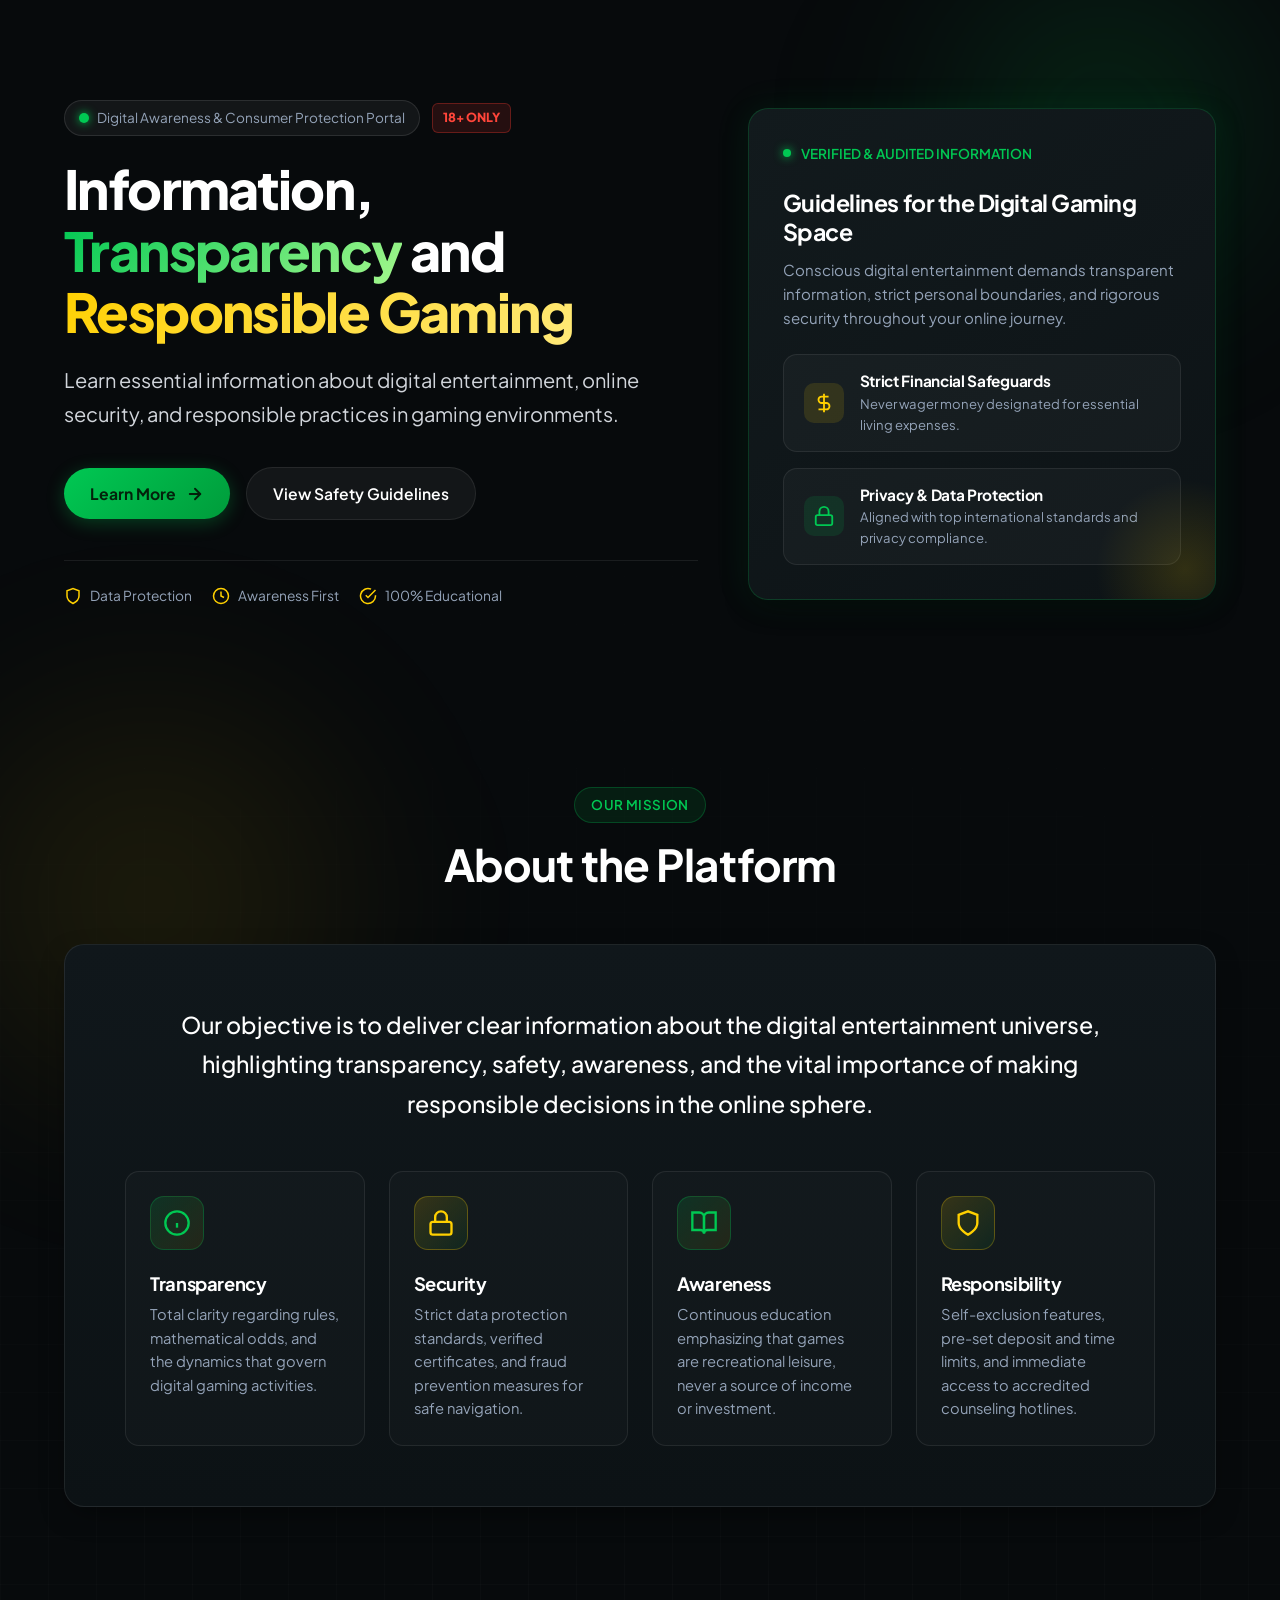
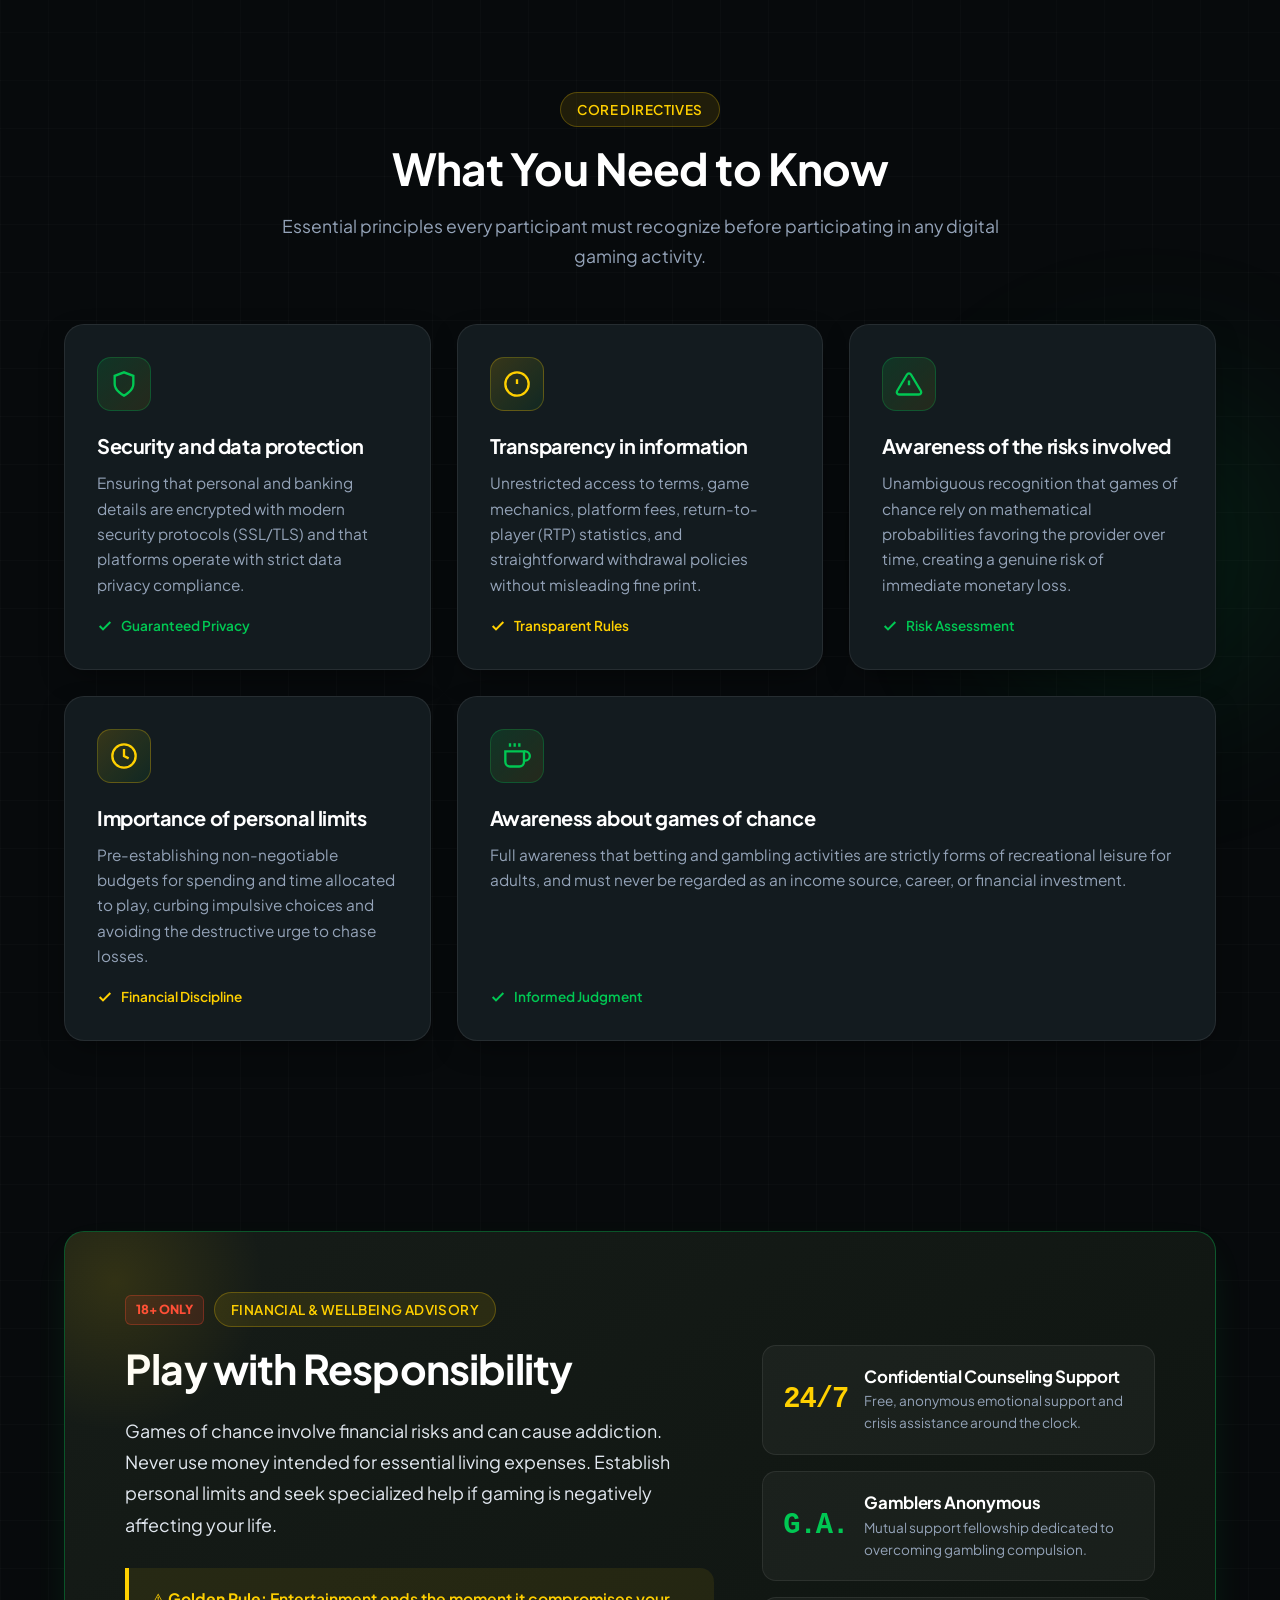
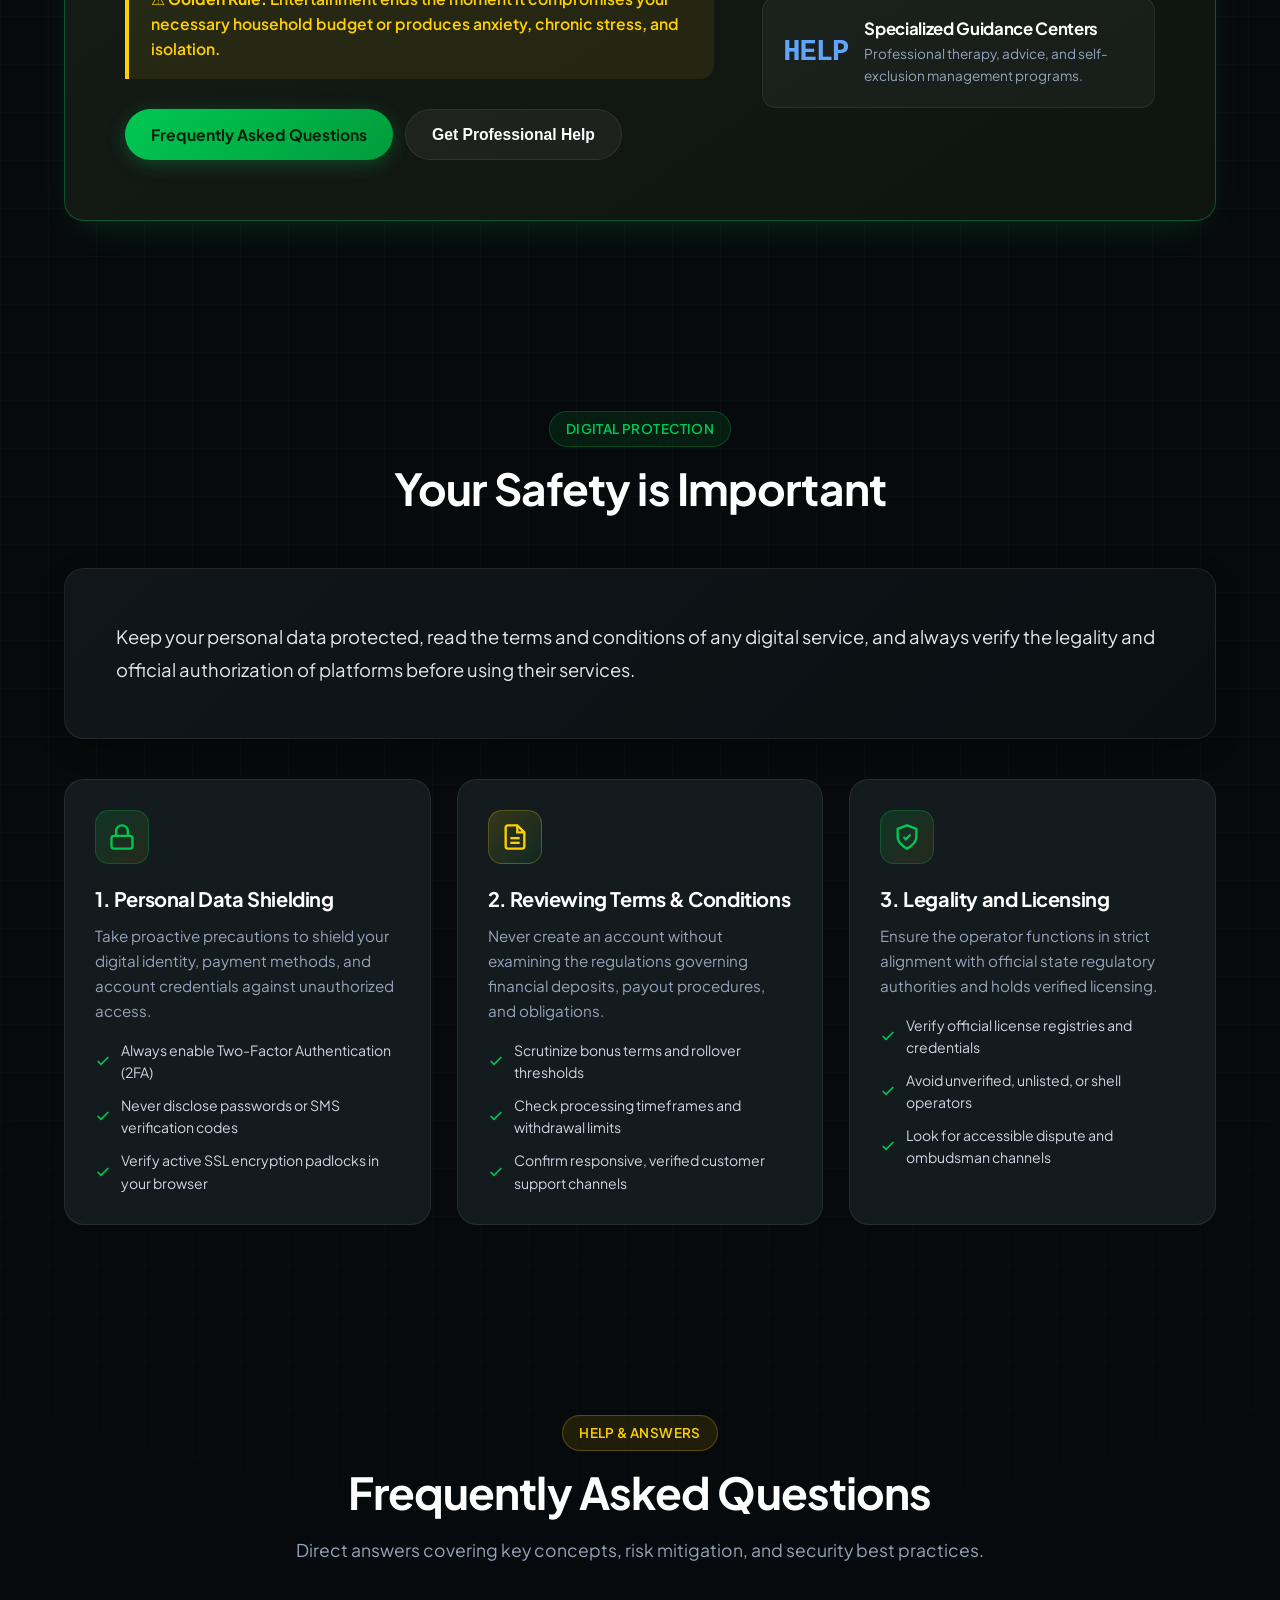
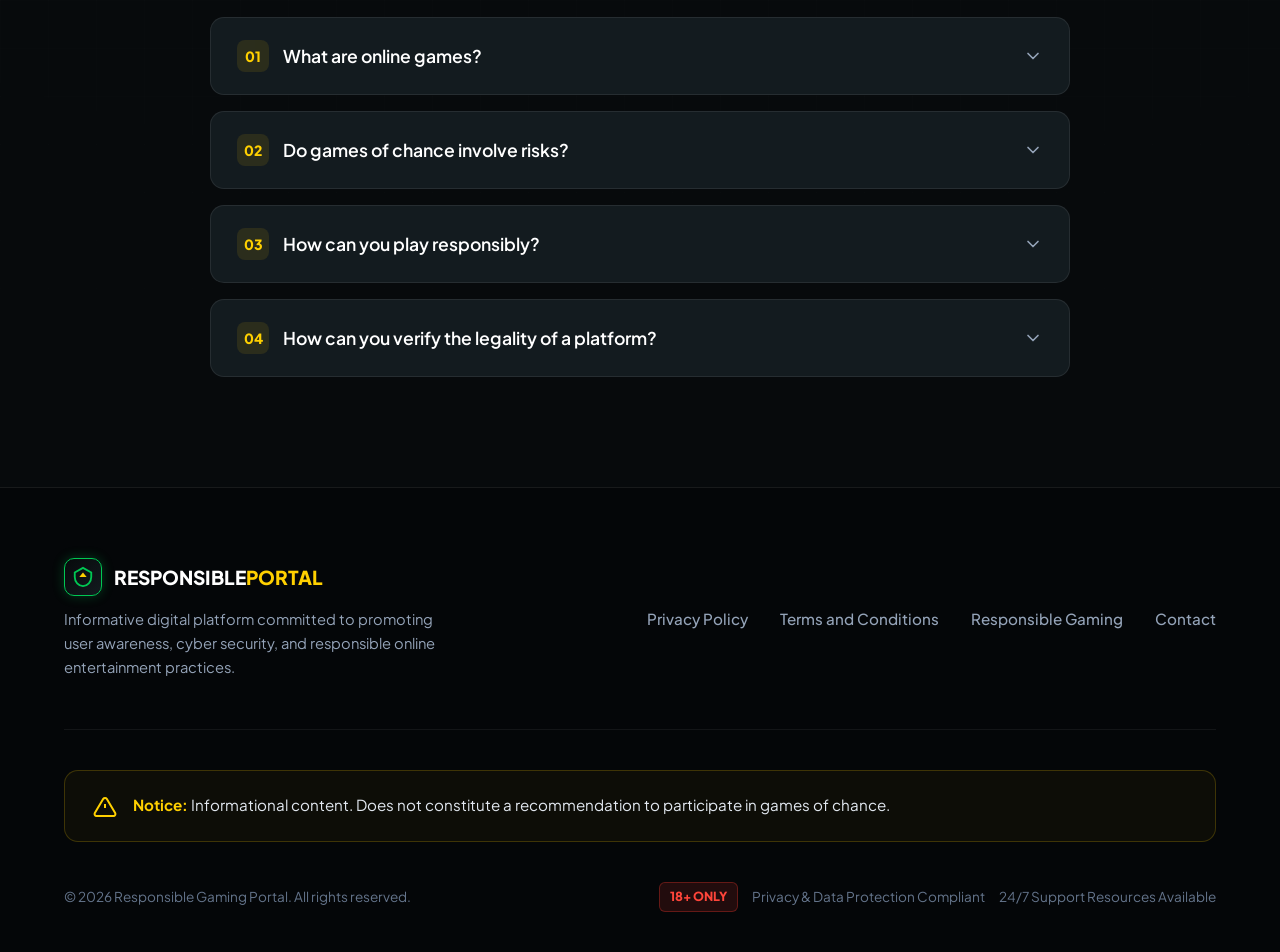
==== commit 3d471310: "Convert landing page content and documentation to English" ====
--- a/index.html
+++ b/index.html
@@ -1,10 +1,10 @@
 <!DOCTYPE html>
-<html lang="pt-BR">
+<html lang="en">
 <head>
   <meta charset="UTF-8">
   <meta name="viewport" content="width=device-width, initial-scale=1.0">
-  <title>Informação, Transparência e Jogo Responsável | Brasil</title>
-  <meta name="description" content="Conheça informações importantes sobre entretenimento digital, segurança online e práticas responsáveis no ambiente de jogos no Brasil.">
+  <title>Information, Transparency, and Responsible Gaming</title>
+  <meta name="description" content="Discover essential information about digital entertainment, online safety, and responsible practices in gaming environments.">
   <meta name="theme-color" content="#090D0F">
   <link rel="preconnect" href="https://fonts.googleapis.com">
   <link rel="preconnect" href="https://fonts.gstatic.com" crossorigin>
@@ -185,6 +185,9 @@
       font-size: 0.78rem;
       border-radius: 6px;
       font-weight: 800;
+      display: inline-flex;
+      align-items: center;
+      gap: 4px;
     }
 
     .br-pill-flag {
@@ -289,109 +292,6 @@
       color: var(--br-yellow-primary);
     }
 
-    /* ==========================================================================
-       HEADER & NAVIGATION
-       ========================================================================== */
-    .br-header {
-      position: sticky;
-      top: 0;
-      z-index: 100;
-      background: rgba(7, 10, 12, 0.85);
-      backdrop-filter: blur(16px);
-      -webkit-backdrop-filter: blur(16px);
-      border-bottom: 1px solid var(--br-border);
-      padding: 16px 0;
-      transition: var(--br-transition);
-    }
-
-    .br-header-inner {
-      display: flex;
-      align-items: center;
-      justify-content: space-between;
-    }
-
-    .br-brand {
-      display: flex;
-      align-items: center;
-      gap: 12px;
-      font-weight: 800;
-      font-size: 1.15rem;
-      letter-spacing: -0.01em;
-      color: var(--br-text-white);
-    }
-
-    .br-brand-emblem {
-      width: 38px;
-      height: 38px;
-      border-radius: 10px;
-      background: linear-gradient(135deg, #070a0c, #131b1f);
-      border: 1.5px solid var(--br-green-primary);
-      box-shadow: 0 0 12px var(--br-green-glow);
-      display: flex;
-      align-items: center;
-      justify-content: center;
-      position: relative;
-    }
-
-    .br-brand-emblem svg {
-      width: 22px;
-      height: 22px;
-    }
-
-    .br-brand-text span {
-      color: var(--br-yellow-primary);
-    }
-
-    .br-nav {
-      display: flex;
-      align-items: center;
-      gap: 28px;
-    }
-
-    .br-nav-link {
-      font-size: 0.94rem;
-      font-weight: 500;
-      color: var(--br-text-muted);
-      position: relative;
-      padding: 6px 0;
-    }
-
-    .br-nav-link:hover, .br-nav-link:focus-visible {
-      color: var(--br-text-white);
-    }
-
-    .br-nav-link::after {
-      content: '';
-      position: absolute;
-      bottom: 0;
-      left: 0;
-      width: 0%;
-      height: 2px;
-      background: linear-gradient(90deg, var(--br-green-primary), var(--br-yellow-primary));
-      transition: var(--br-transition);
-      border-radius: 2px;
-    }
-
-    .br-nav-link:hover::after {
-      width: 100%;
-    }
-
-    .br-header-actions {
-      display: flex;
-      align-items: center;
-      gap: 16px;
-    }
-
-    .br-btn-mobile-toggle {
-      display: none;
-      background: transparent;
-      border: 1px solid var(--br-border);
-      border-radius: var(--br-radius-sm);
-      color: var(--br-text-white);
-      padding: 8px;
-      cursor: pointer;
-    }
-
     /* Buttons */
     .br-btn {
       display: inline-flex;
@@ -406,6 +306,7 @@
       border: none;
       outline: none;
       transition: var(--br-transition);
+      text-decoration: none;
     }
 
     .br-btn-primary {
@@ -435,10 +336,10 @@
     }
 
     /* ==========================================================================
-       HERO SECTION
+       HERO SECTION (TOP VIEWPORT FOCUSED)
        ========================================================================== */
     .br-hero-section {
-      padding: 90px 0 100px;
+      padding: clamp(60px, 8vw, 100px) 0 90px;
       position: relative;
     }
 
@@ -604,10 +505,11 @@
     .br-metric-text p {
       font-size: 0.82rem;
       color: var(--br-text-muted);
+      margin-bottom: 0;
     }
 
     /* ==========================================================================
-       SECTION 2: ABOUT SECTION (Sobre a Plataforma)
+       SECTION 2: ABOUT SECTION (About the Platform)
        ========================================================================== */
     .br-section-about {
       padding: 90px 0;
@@ -662,10 +564,11 @@
       font-size: 0.92rem;
       color: var(--br-text-muted);
       line-height: 1.6;
+      margin-bottom: 0;
     }
 
     /* ==========================================================================
-       SECTION 3: INFORMATION SECTION (O Que Você Precisa Saber)
+       SECTION 3: INFORMATION SECTION (What You Need to Know)
        ========================================================================== */
     .br-section-info {
       padding: 95px 0;
@@ -678,7 +581,6 @@
       gap: 26px;
     }
 
-    /* 5 items: first 3 on top row, 2 wider cards on bottom row */
     @media (min-width: 992px) {
       .br-info-item:nth-child(4) {
         grid-column: 1 / 2;
@@ -697,9 +599,6 @@
     .br-info-item h3 {
       font-size: 1.25rem;
       margin-bottom: 12px;
-      display: flex;
-      align-items: center;
-      gap: 8px;
     }
 
     .br-info-item p {
@@ -720,7 +619,7 @@
     }
 
     /* ==========================================================================
-       SECTION 4: RESPONSIBLE GAMING SECTION (Jogue com Responsabilidade)
+       SECTION 4: RESPONSIBLE GAMING SECTION (Play Responsibly)
        ========================================================================== */
     .br-section-responsible {
       padding: 95px 0;
@@ -779,6 +678,7 @@
       color: var(--br-yellow-primary);
       font-weight: 600;
       font-size: 0.98rem;
+      margin-bottom: 0;
     }
 
     .br-help-cards {
@@ -819,10 +719,11 @@
     .br-help-info p {
       font-size: 0.85rem;
       color: var(--br-text-muted);
+      margin-bottom: 0;
     }
 
     /* ==========================================================================
-       SECTION 5: SAFETY SECTION (Sua Segurança é Importante)
+       SECTION 5: SAFETY SECTION (Your Safety Matters)
        ========================================================================== */
     .br-section-safety {
       padding: 95px 0;
@@ -877,6 +778,7 @@
 
     .br-safety-list {
       list-style: none;
+      padding: 0;
       margin-top: 16px;
       display: flex;
       flex-direction: column;
@@ -909,7 +811,6 @@
       margin: 0 auto;
     }
 
-    /* Details & Summary with Modern Native Smooth Animation */
     .br-accordion {
       display: flex;
       flex-direction: column;
@@ -930,7 +831,6 @@
       box-shadow: 0 4px 20px rgba(0, 0, 0, 0.35);
     }
 
-    /* Summary styles - marker removed & custom flex trigger */
     .br-faq-summary {
       list-style: none;
       cursor: pointer;
@@ -946,7 +846,6 @@
       transition: color 0.2s ease;
     }
 
-    /* Webkit marker removal */
     .br-faq-summary::-webkit-details-marker {
       display: none;
     }
@@ -975,7 +874,6 @@
       flex-shrink: 0;
     }
 
-    /* Chevron rotation */
     .br-faq-chevron {
       width: 20px;
       height: 20px;
@@ -989,7 +887,7 @@
       color: var(--br-green-primary);
     }
 
-    /* Modern ::details-content animation from Modern Web Guidance */
+    /* Modern ::details-content animation */
     .br-faq-item::details-content {
       interpolate-size: allow-keywords;
       overflow: clip;
@@ -1034,11 +932,42 @@
       border-bottom: 1px solid rgba(255, 255, 255, 0.06);
     }
 
+    .br-footer-brand {
+      display: flex;
+      flex-direction: column;
+      gap: 12px;
+    }
+
+    .br-brand-emblem-wrap {
+      display: flex;
+      align-items: center;
+      gap: 12px;
+      font-weight: 800;
+      font-size: 1.2rem;
+      color: var(--br-text-white);
+    }
+
+    .br-brand-emblem-wrap span {
+      color: var(--br-yellow-primary);
+    }
+
+    .br-brand-emblem {
+      width: 38px;
+      height: 38px;
+      border-radius: 10px;
+      background: linear-gradient(135deg, #070a0c, #131b1f);
+      border: 1.5px solid var(--br-green-primary);
+      box-shadow: 0 0 12px var(--br-green-glow);
+      display: flex;
+      align-items: center;
+      justify-content: center;
+    }
+
     .br-footer-brand p {
       color: var(--br-text-muted);
       font-size: 0.92rem;
-      margin-top: 14px;
       max-width: 380px;
+      line-height: 1.6;
     }
 
     .br-footer-links-group {
@@ -1110,9 +1039,7 @@
       gap: 14px;
     }
 
-    /* ==========================================================================
-       MODAL DIALOGS (FOR FOOTER LINKS: PRIVACIDADE, TERMOS, CONTACTO)
-       ========================================================================== */
+    /* Modals */
     .br-modal {
       border: 1px solid var(--br-border-hover);
       border-radius: var(--br-radius-lg);
@@ -1160,7 +1087,7 @@
       line-height: 1.65;
     }
 
-    /* Contact Form inside Modal */
+    /* Form inside Modal */
     .br-form-group {
       margin-bottom: 16px;
     }
@@ -1190,31 +1117,8 @@
       box-shadow: 0 0 0 3px rgba(0, 200, 83, 0.2);
     }
 
-    /* ==========================================================================
-       RESPONSIVE BREAKPOINTS (MOBILE FIRST ADAPTATION)
-       ========================================================================== */
+    /* Responsive */
     @media (max-width: 991px) {
-      .br-nav {
-        position: fixed;
-        top: 72px;
-        left: 0;
-        right: 0;
-        background: #090e11;
-        flex-direction: column;
-        padding: 30px 24px;
-        gap: 20px;
-        border-bottom: 1px solid var(--br-border);
-        display: none;
-      }
-
-      .br-nav.is-active {
-        display: flex;
-      }
-
-      .br-btn-mobile-toggle {
-        display: block;
-      }
-
       .br-hero-grid {
         grid-template-columns: 1fr;
         gap: 40px;
@@ -1225,10 +1129,7 @@
         margin: 0 auto;
       }
 
-      .br-hero-ctas {
-        justify-content: center;
-      }
-
+      .br-hero-ctas,
       .br-hero-trust-bar {
         justify-content: center;
       }
@@ -1246,8 +1147,12 @@
         text-align: center;
       }
 
+      .br-footer-brand {
+        align-items: center;
+      }
+
       .br-footer-brand p {
-        margin: 14px auto 0;
+        margin: 0 auto;
       }
 
       .br-footer-links-group {
@@ -1262,7 +1167,7 @@
       }
 
       .br-hero-section {
-        padding: 50px 0 60px;
+        padding: 40px 0 50px;
       }
 
       .br-section-about,
@@ -1321,29 +1226,29 @@
           <div style="display: flex; align-items: center; gap: 12px; flex-wrap: wrap; margin-bottom: 8px;">
             <div class="br-pill-flag">
               <span class="br-flag-dot"></span>
-              <span>Portal Brasileiro de Conscientização Digital</span>
-            </div>
-            <span class="br-badge-18">+18 ANOS</span>
+              <span>Digital Awareness & Consumer Protection Portal</span>
+            </div>
+            <span class="br-badge-18">18+ ONLY</span>
           </div>
 
           <h1 class="br-hero-headline">
-            Informação, <span class="text-gradient-green">Transparência</span> e <span class="text-gradient-yellow">Jogo Responsável</span>
+            Information, <span class="text-gradient-green">Transparency</span> and <span class="text-gradient-yellow">Responsible Gaming</span>
           </h1>
 
           <p class="br-hero-subheadline">
-            Conheça informações importantes sobre entretenimento digital, segurança online e práticas responsáveis no ambiente de jogos.
+            Learn essential information about digital entertainment, online security, and responsible practices in gaming environments.
           </p>
 
           <div class="br-hero-ctas">
-            <a href="#sobre" class="br-btn br-btn-primary">
-              Saiba Mais
+            <a href="#about" class="br-btn br-btn-primary">
+              Learn More
               <svg width="18" height="18" viewBox="0 0 24 24" fill="none" stroke="currentColor" stroke-width="2.5" stroke-linecap="round" stroke-linejoin="round">
                 <line x1="5" y1="12" x2="19" y2="12"></line>
                 <polyline points="12 5 19 12 12 19"></polyline>
               </svg>
             </a>
-            <a href="#seguranca" class="br-btn br-btn-secondary">
-              Ver Diretrizes de Segurança
+            <a href="#safety" class="br-btn br-btn-secondary">
+              View Safety Guidelines
             </a>
           </div>
 
@@ -1351,15 +1256,15 @@
           <div class="br-hero-trust-bar">
             <div class="br-trust-item">
               <svg viewBox="0 0 24 24" fill="none" stroke="currentColor" stroke-width="2"><path d="M12 22s8-4 8-10V5l-8-3-8 3v7c0 6 8 10 8 10z"/></svg>
-              <span>Proteção de Dados</span>
+              <span>Data Protection</span>
             </div>
             <div class="br-trust-item">
               <svg viewBox="0 0 24 24" fill="none" stroke="currentColor" stroke-width="2"><circle cx="12" cy="12" r="10"/><path d="M12 6v6l4 2"/></svg>
-              <span>Consciência em 1º Lugar</span>
+              <span>Awareness First</span>
             </div>
             <div class="br-trust-item">
               <svg viewBox="0 0 24 24" fill="none" stroke="currentColor" stroke-width="2"><path d="M22 11.08V12a10 10 0 1 1-5.93-9.14"/><polyline points="22 4 12 14.01 9 11.01"/></svg>
-              <span>Conteúdo 100% Educativo</span>
+              <span>100% Educational</span>
             </div>
           </div>
         </div>
@@ -1369,12 +1274,12 @@
           <div class="br-hero-main-card">
             <div class="br-live-indicator">
               <span class="br-pulse-dot"></span>
-              <span>INFORMAÇÃO SEGURA & AUDITADA</span>
-            </div>
-
-            <h3 style="font-size: 1.45rem; margin-bottom: 12px;">Diretrizes para o Mercado Brasileiro</h3>
+              <span>VERIFIED & AUDITED INFORMATION</span>
+            </div>
+
+            <h3 style="font-size: 1.45rem; margin-bottom: 12px;">Guidelines for the Digital Gaming Space</h3>
             <p style="color: var(--br-text-muted); font-size: 0.94rem;">
-              O entretenimento digital consciente exige informação clara, autolimites rigorosos e proteção em todas as etapas de navegação.
+              Conscious digital entertainment demands transparent information, strict personal boundaries, and rigorous security throughout your online journey.
             </p>
 
             <div class="br-hero-metrics">
@@ -1383,8 +1288,8 @@
                   <svg width="22" height="22" viewBox="0 0 24 24" fill="none" stroke="currentColor" stroke-width="2"><path d="M12 2v20M17 5H9.5a3.5 3.5 0 0 0 0 7h5a3.5 3.5 0 0 1 0 7H6"/></svg>
                 </div>
                 <div class="br-metric-text">
-                  <h4>Controle Financeiro Rigoroso</h4>
-                  <p>Nunca utilize recursos destinados a despesas essenciais.</p>
+                  <h4>Strict Financial Safeguards</h4>
+                  <p>Never wager money designated for essential living expenses.</p>
                 </div>
               </div>
 
@@ -1393,8 +1298,8 @@
                   <svg width="22" height="22" viewBox="0 0 24 24" fill="none" stroke="currentColor" stroke-width="2"><rect x="3" y="11" width="18" height="11" rx="2" ry="2"/><path d="M7 11V7a5 5 0 0 1 10 0v4"/></svg>
                 </div>
                 <div class="br-metric-text">
-                  <h4>Segurança e Proteção LGPD</h4>
-                  <p>Diretrizes alinhadas à legislação brasileira de privacidade.</p>
+                  <h4>Privacy & Data Protection</h4>
+                  <p>Aligned with top international standards and privacy compliance.</p>
                 </div>
               </div>
             </div>
@@ -1405,18 +1310,18 @@
     </section>
 
     <!-- ==========================================================================
-         2. ABOUT SECTION (Sobre a Plataforma)
+         2. ABOUT SECTION (About the Platform)
          ========================================================================== -->
-    <section class="br-section-about" id="sobre" aria-labelledby="sobre-title">
+    <section class="br-section-about" id="about" aria-labelledby="about-title">
       <div class="br-container">
         <div class="br-section-header">
-          <span class="br-badge">Nossa Missão</span>
-          <h2 class="br-section-title" id="sobre-title">Sobre a Plataforma</h2>
+          <span class="br-badge">Our Mission</span>
+          <h2 class="br-section-title" id="about-title">About the Platform</h2>
         </div>
 
         <div class="br-about-box">
           <p class="br-about-lead">
-            Nosso objetivo é apresentar informações claras sobre o universo do entretenimento digital, destacando transparência, segurança, conscientização e a importância de decisões responsáveis no ambiente online.
+            Our objective is to deliver clear information about the digital entertainment universe, highlighting transparency, safety, awareness, and the vital importance of making responsible decisions in the online sphere.
           </p>
 
           <div class="br-about-pillars">
@@ -1424,32 +1329,32 @@
               <div class="br-icon-box">
                 <svg viewBox="0 0 24 24" fill="none" stroke="currentColor"><circle cx="12" cy="12" r="10"/><line x1="12" y1="16" x2="12" y2="12"/><line x1="12" y1="8" x2="12.01" y2="8"/></svg>
               </div>
-              <h3>Transparência</h3>
-              <p>Clareza nas regras, nos riscos e nas dinâmicas que envolvem jogos e apostas digitais.</p>
+              <h3>Transparency</h3>
+              <p>Total clarity regarding rules, mathematical odds, and the dynamics that govern digital gaming activities.</p>
             </div>
 
             <div class="br-pillar-card">
               <div class="br-icon-box yellow">
                 <svg viewBox="0 0 24 24" fill="none" stroke="currentColor"><rect x="3" y="11" width="18" height="11" rx="2" ry="2"/><path d="M7 11V7a5 5 0 0 1 10 0v4"/></svg>
               </div>
-              <h3>Segurança</h3>
-              <p>Critérios de proteção de dados e autenticidade para garantir que você não caia em armadilhas.</p>
+              <h3>Security</h3>
+              <p>Strict data protection standards, verified certificates, and fraud prevention measures for safe navigation.</p>
             </div>
 
             <div class="br-pillar-card">
               <div class="br-icon-box">
                 <svg viewBox="0 0 24 24" fill="none" stroke="currentColor"><path d="M2 3h6a4 4 0 0 1 4 4v14a3 3 0 0 0-3-3H2z"/><path d="M22 3h-6a4 4 0 0 0-4 4v14a3 3 0 0 1 3-3h7z"/></svg>
               </div>
-              <h3>Conscientização</h3>
-              <p>Educação contínua para entender que apostas são lazer, e não fonte de rendimento.</p>
+              <h3>Awareness</h3>
+              <p>Continuous education emphasizing that games are recreational leisure, never a source of income or investment.</p>
             </div>
 
             <div class="br-pillar-card">
               <div class="br-icon-box yellow">
                 <svg viewBox="0 0 24 24" fill="none" stroke="currentColor"><path d="M12 22s8-4 8-10V5l-8-3-8 3v7c0 6 8 10 8 10z"/></svg>
               </div>
-              <h3>Responsabilidade</h3>
-              <p>Ferramentas de autogestão, estabelecimento de limites prévios e canais de ajuda.</p>
+              <h3>Responsibility</h3>
+              <p>Self-exclusion features, pre-set deposit and time limits, and immediate access to accredited counseling hotlines.</p>
             </div>
           </div>
         </div>
@@ -1457,15 +1362,15 @@
     </section>
 
     <!-- ==========================================================================
-         3. INFORMATION SECTION (O Que Você Precisa Saber)
+         3. INFORMATION SECTION (What You Need to Know)
          ========================================================================== -->
-    <section class="br-section-info" id="informacoes" aria-labelledby="info-title">
+    <section class="br-section-info" id="information" aria-labelledby="info-title">
       <div class="br-container">
         <div class="br-section-header">
-          <span class="br-badge br-badge-yellow">Diretrizes Essenciais</span>
-          <h2 class="br-section-title" id="info-title">O Que Você Precisa Saber</h2>
+          <span class="br-badge br-badge-yellow">Core Directives</span>
+          <h2 class="br-section-title" id="info-title">What You Need to Know</h2>
           <p class="br-section-desc">
-            Aspectos primordiais que todo participante deve compreender antes de qualquer interação no ambiente digital de jogos.
+            Essential principles every participant must recognize before participating in any digital gaming activity.
           </p>
         </div>
 
@@ -1476,13 +1381,13 @@
             <div class="br-icon-box">
               <svg viewBox="0 0 24 24" fill="none" stroke="currentColor"><path d="M12 22s8-4 8-10V5l-8-3-8 3v7c0 6 8 10 8 10z"/></svg>
             </div>
-            <h3>Segurança e proteção de dados</h3>
+            <h3>Security and data protection</h3>
             <p>
-              Garantir que as informações pessoais e financeiras estejam criptografadas sob protocolos modernos (SSL/TLS) e que o ambiente respeite a Lei Geral de Proteção de Dados (LGPD).
+              Ensuring that personal and banking details are encrypted with modern security protocols (SSL/TLS) and that platforms operate with strict data privacy compliance.
             </p>
             <span class="br-info-check">
               <svg width="16" height="16" viewBox="0 0 24 24" fill="none" stroke="currentColor" stroke-width="3"><polyline points="20 6 9 17 4 12"/></svg>
-              Privacidade Garantida
+              Guaranteed Privacy
             </span>
           </div>
 
@@ -1491,13 +1396,13 @@
             <div class="br-icon-box yellow">
               <svg viewBox="0 0 24 24" fill="none" stroke="currentColor"><circle cx="12" cy="12" r="10"/><line x1="12" y1="8" x2="12" y2="12"/><line x1="12" y1="16" x2="12.01" y2="16"/></svg>
             </div>
-            <h3>Transparência nas informações</h3>
+            <h3>Transparency in information</h3>
             <p>
-              Acesso irrestrito a termos, regras de jogos, taxas, probabilidades de retorno (RTP) e condições de saque claramente expostas, sem cláusulas ocultas ou ambíguas.
+              Unrestricted access to terms, game mechanics, platform fees, return-to-player (RTP) statistics, and straightforward withdrawal policies without misleading fine print.
             </p>
             <span class="br-info-check" style="color: var(--br-yellow-primary);">
               <svg width="16" height="16" viewBox="0 0 24 24" fill="none" stroke="currentColor" stroke-width="3"><polyline points="20 6 9 17 4 12"/></svg>
-              Regras Claras
+              Transparent Rules
             </span>
           </div>
 
@@ -1506,13 +1411,13 @@
             <div class="br-icon-box">
               <svg viewBox="0 0 24 24" fill="none" stroke="currentColor"><path d="M10.29 3.86L1.82 18a2 2 0 0 0 1.71 3h16.94a2 2 0 0 0 1.71-3L13.71 3.86a2 2 0 0 0-3.42 0z"/><line x1="12" y1="9" x2="12" y2="13"/><line x1="12" y1="17" x2="12.01" y2="17"/></svg>
             </div>
-            <h3>Conhecimento dos riscos envolvidos</h3>
+            <h3>Awareness of the risks involved</h3>
             <p>
-              Compreensão inequívoca de que os jogos envolvem aleatoriedade matemática desfavorável ao jogador no longo prazo, trazendo risco real de perda financeira imediata.
+              Unambiguous recognition that games of chance rely on mathematical probabilities favoring the provider over time, creating a genuine risk of immediate monetary loss.
             </p>
             <span class="br-info-check">
               <svg width="16" height="16" viewBox="0 0 24 24" fill="none" stroke="currentColor" stroke-width="3"><polyline points="20 6 9 17 4 12"/></svg>
-              Avaliação de Riscos
+              Risk Assessment
             </span>
           </div>
 
@@ -1521,13 +1426,13 @@
             <div class="br-icon-box yellow">
               <svg viewBox="0 0 24 24" fill="none" stroke="currentColor"><circle cx="12" cy="12" r="10"/><polyline points="12 6 12 12 16 14"/></svg>
             </div>
-            <h3>Importância dos limites pessoais</h3>
+            <h3>Importance of personal limits</h3>
             <p>
-              A definição prévia e inegociável de tetos de gastos em dinheiro e de tempo dedicado à atividade, impedindo atitudes impulsivas e o hábito prejudicial de tentar recuperar perdas.
+              Pre-establishing non-negotiable budgets for spending and time allocated to play, curbing impulsive choices and avoiding the destructive urge to chase losses.
             </p>
             <span class="br-info-check" style="color: var(--br-yellow-primary);">
               <svg width="16" height="16" viewBox="0 0 24 24" fill="none" stroke="currentColor" stroke-width="3"><polyline points="20 6 9 17 4 12"/></svg>
-              Autocontrole Financeiro
+              Financial Discipline
             </span>
           </div>
 
@@ -1536,13 +1441,13 @@
             <div class="br-icon-box">
               <svg viewBox="0 0 24 24" fill="none" stroke="currentColor"><path d="M18 8h1a4 4 0 0 1 0 8h-1"/><path d="M2 8h16v9a4 4 0 0 1-4 4H6a4 4 0 0 1-4-4V8z"/><line x1="6" y1="1" x2="6" y2="4"/><line x1="10" y1="1" x2="10" y2="4"/><line x1="14" y1="1" x2="14" y2="4"/></svg>
             </div>
-            <h3>Conscientização sobre jogos de azar</h3>
+            <h3>Awareness about games of chance</h3>
             <p>
-              Entendimento claro de que apostas e jogos de azar são modalidades de entretenimento recreativo para adultos, e jamais devem ser encarados como fonte de renda, profissão ou investimento financeiro.
+              Full awareness that betting and gambling activities are strictly forms of recreational leisure for adults, and must never be regarded as an income source, career, or financial investment.
             </p>
             <span class="br-info-check">
               <svg width="16" height="16" viewBox="0 0 24 24" fill="none" stroke="currentColor" stroke-width="3"><polyline points="20 6 9 17 4 12"/></svg>
-              Educação e Discernimento
+              Informed Judgment
             </span>
           </div>
 
@@ -1551,60 +1456,60 @@
     </section>
 
     <!-- ==========================================================================
-         4. RESPONSIBLE GAMING SECTION (Jogue com Responsabilidade)
+         4. RESPONSIBLE GAMING SECTION (Play Responsibly)
          ========================================================================== -->
-    <section class="br-section-responsible" id="jogo-responsavel" aria-labelledby="resp-title">
+    <section class="br-section-responsible" id="responsible-gaming" aria-labelledby="resp-title">
       <div class="br-container">
         <div class="br-responsible-card">
           <div class="br-resp-grid">
             
             <div class="br-resp-content">
               <div style="display: flex; gap: 10px; align-items: center;">
-                <span class="br-badge-18">+18 ANOS</span>
-                <span class="br-badge br-badge-yellow">Aviso de Saúde Mental e Financeira</span>
+                <span class="br-badge-18">18+ ONLY</span>
+                <span class="br-badge br-badge-yellow">Financial & Wellbeing Advisory</span>
               </div>
 
-              <h2 id="resp-title">Jogue com Responsabilidade</h2>
+              <h2 id="resp-title">Play with Responsibility</h2>
 
               <p class="br-resp-main-text">
-                Jogos de azar envolvem riscos financeiros e podem causar dependência. Nunca utilize dinheiro destinado a despesas essenciais. Estabeleça limites pessoais e procure ajuda especializada caso o jogo esteja afetando sua vida.
+                Games of chance involve financial risks and can cause addiction. Never use money intended for essential living expenses. Establish personal limits and seek specialized help if gaming is negatively affecting your life.
               </p>
 
               <div class="br-resp-highlight-box">
                 <p>
-                  ⚠️ <strong>Regra de Ouro:</strong> O entretenimento termina no momento em que ele compromete seu orçamento básico ou gera ansiedade, estresse e isolamento familiar.
+                  ⚠️ <strong>Golden Rule:</strong> Entertainment ends the moment it compromises your necessary household budget or produces anxiety, chronic stress, and isolation.
                 </p>
               </div>
 
               <div style="display: flex; flex-wrap: wrap; gap: 12px;">
-                <a href="#faq" class="br-btn br-btn-primary">Perguntas Frequentes</a>
-                <button class="br-btn br-btn-secondary" onclick="document.getElementById('modalAjuda').showModal()">Ouvir Especialistas</button>
+                <a href="#faq" class="br-btn br-btn-primary">Frequently Asked Questions</a>
+                <button class="br-btn br-btn-secondary" onclick="document.getElementById('modalHelp').showModal()">Get Professional Help</button>
               </div>
             </div>
 
-            <!-- Support Hotline Info -->
+            <!-- Support Hotline Cards -->
             <div class="br-help-cards">
               <div class="br-help-item">
-                <div class="br-help-number">188</div>
+                <div class="br-help-number">24/7</div>
                 <div class="br-help-info">
-                  <h4>CVV (Centro de Valorização da Vida)</h4>
-                  <p>Apoio emocional gratuito e anônimo 24 horas por telefone e chat.</p>
+                  <h4>Confidential Counseling Support</h4>
+                  <p>Free, anonymous emotional support and crisis assistance around the clock.</p>
                 </div>
               </div>
 
               <div class="br-help-item">
-                <div class="br-help-number" style="color: var(--br-green-primary);">J.A.</div>
+                <div class="br-help-number" style="color: var(--br-green-primary);">G.A.</div>
                 <div class="br-help-info">
-                  <h4>Jogadores Anônimos do Brasil</h4>
-                  <p>Irmandade de apoio mútuo para recuperação da compulsão.</p>
+                  <h4>Gamblers Anonymous</h4>
+                  <p>Mutual support fellowship dedicated to overcoming gambling compulsion.</p>
                 </div>
               </div>
 
               <div class="br-help-item">
-                <div class="br-help-number" style="color: #60a5fa;">PRO</div>
+                <div class="br-help-number" style="color: #60a5fa;">HELP</div>
                 <div class="br-help-info">
-                  <h4>PRO-AMITI (USP)</h4>
-                  <p>Ambulatório Integrado dos Transtornos do Impulso (São Paulo).</p>
+                  <h4>Specialized Guidance Centers</h4>
+                  <p>Professional therapy, advice, and self-exclusion management programs.</p>
                 </div>
               </div>
             </div>
@@ -1615,18 +1520,18 @@
     </section>
 
     <!-- ==========================================================================
-         5. SAFETY SECTION (Sua Segurança é Importante)
+         5. SAFETY SECTION (Your Safety Matters)
          ========================================================================== -->
-    <section class="br-section-safety" id="seguranca" aria-labelledby="safety-title">
+    <section class="br-section-safety" id="safety" aria-labelledby="safety-title">
       <div class="br-container">
         <div class="br-section-header">
-          <span class="br-badge">Proteção Digital</span>
-          <h2 class="br-section-title" id="safety-title">Sua Segurança é Importante</h2>
+          <span class="br-badge">Digital Protection</span>
+          <h2 class="br-section-title" id="safety-title">Your Safety is Important</h2>
         </div>
 
         <div class="br-safety-banner">
           <p class="br-safety-text-lead">
-            Mantenha seus dados pessoais protegidos, leia os termos e condições de qualquer serviço digital e verifique sempre a legalidade e a autorização das plataformas antes de utilizar seus serviços.
+            Keep your personal data protected, read the terms and conditions of any digital service, and always verify the legality and official authorization of platforms before using their services.
           </p>
         </div>
 
@@ -1637,22 +1542,22 @@
             <div class="br-icon-box">
               <svg viewBox="0 0 24 24" fill="none" stroke="currentColor"><rect x="3" y="11" width="18" height="11" rx="2" ry="2"/><path d="M7 11V7a5 5 0 0 1 10 0v4"/></svg>
             </div>
-            <h3>1. Blindagem de Dados Pessoais</h3>
+            <h3>1. Personal Data Shielding</h3>
             <p>
-              Adote medidas proativas para manter sua identidade e credenciais blindadas contra acessos indevidos e fraudes virtuais.
+              Take proactive precautions to shield your digital identity, payment methods, and account credentials against unauthorized access.
             </p>
             <ul class="br-safety-list">
               <li>
                 <svg width="16" height="16" viewBox="0 0 24 24" fill="none" stroke="currentColor" stroke-width="2.5"><polyline points="20 6 9 17 4 12"/></svg>
-                Ative autenticação de 2 fatores (2FA)
+                Always enable Two-Factor Authentication (2FA)
               </li>
               <li>
                 <svg width="16" height="16" viewBox="0 0 24 24" fill="none" stroke="currentColor" stroke-width="2.5"><polyline points="20 6 9 17 4 12"/></svg>
-                Nunca compartilhe senhas ou códigos SMS
+                Never disclose passwords or SMS verification codes
               </li>
               <li>
                 <svg width="16" height="16" viewBox="0 0 24 24" fill="none" stroke="currentColor" stroke-width="2.5"><polyline points="20 6 9 17 4 12"/></svg>
-                Verifique o certificado SSL (cadeado verde no navegador)
+                Verify active SSL encryption padlocks in your browser
               </li>
             </ul>
           </div>
@@ -1662,22 +1567,22 @@
             <div class="br-icon-box yellow">
               <svg viewBox="0 0 24 24" fill="none" stroke="currentColor"><path d="M14 2H6a2 2 0 0 0-2 2v16a2 2 0 0 0 2 2h12a2 2 0 0 0 2-2V8z"/><polyline points="14 2 14 8 20 8"/><line x1="16" y1="13" x2="8" y2="13"/><line x1="16" y1="17" x2="8" y2="17"/></svg>
             </div>
-            <h3>2. Análise de Termos & Regras</h3>
+            <h3>2. Reviewing Terms & Conditions</h3>
             <p>
-              Nunca utilize uma aplicação online sem ler os regulamentos que regem os depósitos, retiradas de saldo e obrigações.
+              Never create an account without examining the regulations governing financial deposits, payout procedures, and obligations.
             </p>
             <ul class="br-safety-list">
               <li>
                 <svg width="16" height="16" viewBox="0 0 24 24" fill="none" stroke="currentColor" stroke-width="2.5"><polyline points="20 6 9 17 4 12"/></svg>
-                Consulte as regras de rollover e bônus
+                Scrutinize bonus terms and rollover thresholds
               </li>
               <li>
                 <svg width="16" height="16" viewBox="0 0 24 24" fill="none" stroke="currentColor" stroke-width="2.5"><polyline points="20 6 9 17 4 12"/></svg>
-                Entenda os prazos e taxas para saques
+                Check processing timeframes and withdrawal limits
               </li>
               <li>
                 <svg width="16" height="16" viewBox="0 0 24 24" fill="none" stroke="currentColor" stroke-width="2.5"><polyline points="20 6 9 17 4 12"/></svg>
-                Verifique canais de suporte ao cliente em português
+                Confirm responsive, verified customer support channels
               </li>
             </ul>
           </div>
@@ -1687,22 +1592,22 @@
             <div class="br-icon-box">
               <svg viewBox="0 0 24 24" fill="none" stroke="currentColor"><path d="M12 22s8-4 8-10V5l-8-3-8 3v7c0 6 8 10 8 10z"/><polyline points="9 12 11 14 15 10"/></svg>
             </div>
-            <h3>3. Legalidade e Autorização</h3>
+            <h3>3. Legality and Licensing</h3>
             <p>
-              No Brasil, verifique se a plataforma atua em conformidade com as diretrizes do Ministério da Fazenda e órgãos reguladores competentes.
+              Ensure the operator functions in strict alignment with official state regulatory authorities and holds verified licensing.
             </p>
             <ul class="br-safety-list">
               <li>
                 <svg width="16" height="16" viewBox="0 0 24 24" fill="none" stroke="currentColor" stroke-width="2.5"><polyline points="20 6 9 17 4 12"/></svg>
-                Consulte autorização da SPA/MF (Brasil)
+                Verify official license registries and credentials
               </li>
               <li>
                 <svg width="16" height="16" viewBox="0 0 24 24" fill="none" stroke="currentColor" stroke-width="2.5"><polyline points="20 6 9 17 4 12"/></svg>
-                Evite plataformas fantasmas ou sem CNPJ válido
+                Avoid unverified, unlisted, or shell operators
               </li>
               <li>
                 <svg width="16" height="16" viewBox="0 0 24 24" fill="none" stroke="currentColor" stroke-width="2.5"><polyline points="20 6 9 17 4 12"/></svg>
-                Exija canais oficiais de ouvidoria
+                Look for accessible dispute and ombudsman channels
               </li>
             </ul>
           </div>
@@ -1712,82 +1617,82 @@
     </section>
 
     <!-- ==========================================================================
-         6. FAQ SECTION (Perguntas Frequentes - Modern Web Guidance)
+         6. FAQ SECTION (Frequently Asked Questions - Modern Web Guidance)
          ========================================================================== -->
     <section class="br-section-faq" id="faq" aria-labelledby="faq-title">
       <div class="br-container">
         <div class="br-section-header">
-          <span class="br-badge br-badge-yellow">Dúvidas Frequentes</span>
-          <h2 class="br-section-title" id="faq-title">Perguntas Frequentes</h2>
+          <span class="br-badge br-badge-yellow">Help & Answers</span>
+          <h2 class="br-section-title" id="faq-title">Frequently Asked Questions</h2>
           <p class="br-section-desc">
-            Respostas diretas sobre conceitos essenciais, controle de riscos e verificação de integridade no Brasil.
+            Direct answers covering key concepts, risk mitigation, and security best practices.
           </p>
         </div>
 
         <div class="br-faq-container">
-          <section class="br-accordion" aria-label="Perguntas Frequentes sobre Jogos e Segurança">
+          <section class="br-accordion" aria-label="Frequently Asked Questions">
             
             <!-- FAQ 1 -->
-            <details class="br-faq-item" name="br-faq">
+            <details class="br-faq-item" name="faq-group">
               <summary class="br-faq-summary">
                 <div class="br-faq-title-wrap">
                   <span class="br-faq-number">01</span>
-                  <span>O que são jogos online?</span>
+                  <span>What are online games?</span>
                 </div>
                 <svg class="br-faq-chevron" viewBox="0 0 24 24" fill="none" stroke="currentColor" stroke-width="2" stroke-linecap="round" stroke-linejoin="round">
                   <polyline points="6 9 12 15 18 9"></polyline>
                 </svg>
               </summary>
               <div class="br-faq-answer">
-                São atividades digitais que podem envolver entretenimento, competição ou jogos de azar.
+                They are digital activities that can involve entertainment, competition, or games of chance.
               </div>
             </details>
 
             <!-- FAQ 2 -->
-            <details class="br-faq-item" name="br-faq">
+            <details class="br-faq-item" name="faq-group">
               <summary class="br-faq-summary">
                 <div class="br-faq-title-wrap">
                   <span class="br-faq-number">02</span>
-                  <span>Os jogos de azar envolvem riscos?</span>
+                  <span>Do games of chance involve risks?</span>
                 </div>
                 <svg class="br-faq-chevron" viewBox="0 0 24 24" fill="none" stroke="currentColor" stroke-width="2" stroke-linecap="round" stroke-linejoin="round">
                   <polyline points="6 9 12 15 18 9"></polyline>
                 </svg>
               </summary>
               <div class="br-faq-answer">
-                Sim. Podem resultar em perdas financeiras e dependência.
+                Yes. They can result in financial loss and addiction.
               </div>
             </details>
 
             <!-- FAQ 3 -->
-            <details class="br-faq-item" name="br-faq">
+            <details class="br-faq-item" name="faq-group">
               <summary class="br-faq-summary">
                 <div class="br-faq-title-wrap">
                   <span class="br-faq-number">03</span>
-                  <span>Como jogar com responsabilidade?</span>
+                  <span>How can you play responsibly?</span>
                 </div>
                 <svg class="br-faq-chevron" viewBox="0 0 24 24" fill="none" stroke="currentColor" stroke-width="2" stroke-linecap="round" stroke-linejoin="round">
                   <polyline points="6 9 12 15 18 9"></polyline>
                 </svg>
               </summary>
               <div class="br-faq-answer">
-                Estabeleça limites, evite perseguir perdas e nunca utilize dinheiro essencial.
+                Establish limits, avoid chasing losses, and never use money needed for essential expenses.
               </div>
             </details>
 
             <!-- FAQ 4 -->
-            <details class="br-faq-item" name="br-faq">
+            <details class="br-faq-item" name="faq-group">
               <summary class="br-faq-summary">
                 <div class="br-faq-title-wrap">
                   <span class="br-faq-number">04</span>
-                  <span>Como verificar a legalidade de uma plataforma?</span>
+                  <span>How can you verify the legality of a platform?</span>
                 </div>
                 <svg class="br-faq-chevron" viewBox="0 0 24 24" fill="none" stroke="currentColor" stroke-width="2" stroke-linecap="round" stroke-linejoin="round">
                   <polyline points="6 9 12 15 18 9"></polyline>
                 </svg>
               </summary>
               <div class="br-faq-answer">
-                Consulte as autoridades competentes e as informações oficiais de autorização.
+                Consult the competent regulatory authorities and official authorization records.
               </div>
             </details>
 
@@ -1800,44 +1705,42 @@
   <!-- ==========================================================================
        7. FOOTER SECTION
        ========================================================================== -->
-  <footer class="br-footer" id="rodape">
+  <footer class="br-footer" id="footer">
     <div class="br-container">
       
       <div class="br-footer-top">
         <div class="br-footer-brand">
-          <div class="br-brand">
+          <div class="br-brand-emblem-wrap">
             <div class="br-brand-emblem">
-              <svg viewBox="0 0 24 24" fill="none" xmlns="http://www.w3.org/2000/svg">
+              <svg viewBox="0 0 24 24" fill="none" width="22" height="22">
                 <path d="M12 2L3 7V12C3 17.5 7 21.5 12 22C17 21.5 21 17.5 21 12V7L12 2Z" stroke="#00C853" stroke-width="2"/>
                 <path d="M12 7L16 12H8L12 7Z" fill="#FFD000"/>
               </svg>
             </div>
-            <div class="br-brand-text">
-              BRASIL<span>RESPONSÁVEL</span>
-            </div>
+            <div>RESPONSIBLE<span>PORTAL</span></div>
           </div>
           <p>
-            Plataforma informativa dedicada à promoção de conscientização, segurança cibernética e boas práticas no entretenimento digital.
+            Informative digital platform committed to promoting user awareness, cyber security, and responsible online entertainment practices.
           </p>
         </div>
 
         <div class="br-footer-links-group">
-          <button class="br-footer-link" onclick="document.getElementById('modalPrivacidade').showModal()">
-            Política de Privacidade
+          <button class="br-footer-link" onclick="document.getElementById('modalPrivacy').showModal()">
+            Privacy Policy
           </button>
-          <button class="br-footer-link" onclick="document.getElementById('modalTermos').showModal()">
-            Termos e Condições
+          <button class="br-footer-link" onclick="document.getElementById('modalTerms').showModal()">
+            Terms and Conditions
           </button>
-          <a href="#jogo-responsavel" class="br-footer-link">
-            Jogo Responsável
+          <a href="#responsible-gaming" class="br-footer-link">
+            Responsible Gaming
           </a>
-          <button class="br-footer-link" onclick="document.getElementById('modalContato').showModal()">
-            Contacto
+          <button class="br-footer-link" onclick="document.getElementById('modalContact').showModal()">
+            Contact
           </button>
         </div>
       </div>
 
-      <!-- Mandatory Official Disclaimer -->
+      <!-- Mandatory Official Disclaimer Box -->
       <div class="br-footer-notice-box">
         <svg viewBox="0 0 24 24" fill="none" stroke="currentColor" stroke-width="2">
           <path d="M10.29 3.86L1.82 18a2 2 0 0 0 1.71 3h16.94a2 2 0 0 0 1.71-3L13.71 3.86a2 2 0 0 0-3.42 0z"/>
@@ -1845,18 +1748,18 @@
           <line x1="12" y1="17" x2="12.01" y2="17"/>
         </svg>
         <div class="br-footer-notice-text">
-          <strong>Aviso:</strong> Conteúdo informativo. Não constitui recomendação para participar em jogos de azar.
+          <strong>Notice:</strong> Informational content. Does not constitute a recommendation to participate in games of chance.
         </div>
       </div>
 
       <div class="br-footer-bottom">
         <div>
-          &copy; 2026 Portal Brasil Responsável. Todos os direitos reservados.
+          &copy; 2026 Responsible Gaming Portal. All rights reserved.
         </div>
         <div class="br-footer-badges">
-          <span class="br-badge-18">+18</span>
-          <span>Em conformidade com a LGPD</span>
-          <span>Apoio: Ligue 188 (CVV)</span>
+          <span class="br-badge-18">18+ ONLY</span>
+          <span>Privacy & Data Protection Compliant</span>
+          <span>24/7 Support Resources Available</span>
         </div>
       </div>
 
@@ -1866,85 +1769,85 @@
   <!-- ==========================================================================
        MODALS FOR FOOTER LINKS (Accessible HTML5 Dialogs)
        ========================================================================== -->
-  <!-- Modal Privacidade -->
-  <dialog id="modalPrivacidade" class="br-modal">
+  <!-- Privacy Modal -->
+  <dialog id="modalPrivacy" class="br-modal">
     <div class="br-modal-header">
-      <h3 style="color: var(--br-text-white); font-size: 1.25rem;">Política de Privacidade</h3>
-      <button class="br-modal-close" onclick="document.getElementById('modalPrivacidade').close()" aria-label="Fechar modal">
+      <h3 style="color: var(--br-text-white); font-size: 1.25rem;">Privacy Policy</h3>
+      <button class="br-modal-close" onclick="document.getElementById('modalPrivacy').close()" aria-label="Close modal">
         <svg width="20" height="20" viewBox="0 0 24 24" fill="none" stroke="currentColor" stroke-width="2"><line x1="18" y1="6" x2="6" y2="18"/><line x1="6" y1="6" x2="18" y2="18"/></svg>
       </button>
     </div>
     <div class="br-modal-body">
-      <p>Este portal tem finalidade estritamente educativa e informativa. Não coletamos dados pessoais sensíveis, bancários ou de geolocalização dos nossos visitantes sem prévio consentimento.</p>
-      <p>Em conformidade com a Lei Geral de Proteção de Dados (Lei nº 13.709/2018 - LGPD), qualquer interação com o formulário de contato respeita integralmente o sigilo, a privacidade e a segurança das suas informações.</p>
+      <p>This portal serves strictly educational and informational purposes. We do not gather sensitive personal credentials, banking details, or real-time location data from our visitors without explicit consent.</p>
+      <p>In accordance with global data protection frameworks and privacy legislation, any inquiries submitted via our contact channel are treated with full confidentiality and security.</p>
     </div>
   </dialog>
 
-  <!-- Modal Termos e Condições -->
-  <dialog id="modalTermos" class="br-modal">
+  <!-- Terms Modal -->
+  <dialog id="modalTerms" class="br-modal">
     <div class="br-modal-header">
-      <h3 style="color: var(--br-text-white); font-size: 1.25rem;">Termos e Condições</h3>
-      <button class="br-modal-close" onclick="document.getElementById('modalTermos').close()" aria-label="Fechar modal">
+      <h3 style="color: var(--br-text-white); font-size: 1.25rem;">Terms and Conditions</h3>
+      <button class="br-modal-close" onclick="document.getElementById('modalTerms').close()" aria-label="Close modal">
         <svg width="20" height="20" viewBox="0 0 24 24" fill="none" stroke="currentColor" stroke-width="2"><line x1="18" y1="6" x2="6" y2="18"/><line x1="6" y1="6" x2="18" y2="18"/></svg>
       </button>
     </div>
     <div class="br-modal-body">
-      <p>Todo o conteúdo deste site foi elaborado com propósitos exclusivamente informativos e de incentivo às práticas de jogo responsável e segurança cibernética no Brasil.</p>
-      <p>As informações aqui presentes não configuram incentivo, intermediação, patrocínio ou recomendação para apostas de qualquer natureza. O usuário é o único responsável por suas decisões individuais e financeiras.</p>
+      <p>All materials presented on this platform are curated solely for consumer awareness, responsible gaming guidance, and digital security education.</p>
+      <p>The materials herein do not represent endorsement, financial brokerage, or solicitation to engage in betting or wagering. Each visitor bears individual responsibility for their financial decisions.</p>
     </div>
   </dialog>
 
-  <!-- Modal Contato -->
-  <dialog id="modalContato" class="br-modal">
+  <!-- Contact Modal -->
+  <dialog id="modalContact" class="br-modal">
     <div class="br-modal-header">
-      <h3 style="color: var(--br-text-white); font-size: 1.25rem;">Contacto & Apoio</h3>
-      <button class="br-modal-close" onclick="document.getElementById('modalContato').close()" aria-label="Fechar modal">
+      <h3 style="color: var(--br-text-white); font-size: 1.25rem;">Contact & Feedback</h3>
+      <button class="br-modal-close" onclick="document.getElementById('modalContact').close()" aria-label="Close modal">
         <svg width="20" height="20" viewBox="0 0 24 24" fill="none" stroke="currentColor" stroke-width="2"><line x1="18" y1="6" x2="6" y2="18"/><line x1="6" y1="6" x2="18" y2="18"/></svg>
       </button>
     </div>
     <div class="br-modal-body">
-      <p>Tem dúvidas, sugestões ou necessita de orientação sobre iniciativas de conscientização no Brasil? Envie sua mensagem:</p>
-      <form onsubmit="event.preventDefault(); alert('Mensagem enviada com sucesso! Obrigado pelo contato.'); this.closest('dialog').close();">
+      <p>Have questions, suggestions, or need guidance on digital awareness initiatives? Send us a message:</p>
+      <form onsubmit="event.preventDefault(); alert('Message sent successfully! Thank you for contacting us.'); this.closest('dialog').close();">
         <div class="br-form-group">
-          <label for="contactNome">Nome Completo</label>
-          <input type="text" id="contactNome" class="br-form-control" placeholder="Seu nome" required>
+          <label for="contactName">Full Name</label>
+          <input type="text" id="contactName" class="br-form-control" placeholder="Your name" required>
         </div>
         <div class="br-form-group">
-          <label for="contactEmail">E-mail</label>
-          <input type="email" id="contactEmail" class="br-form-control" placeholder="seuemail@exemplo.com.br" required>
+          <label for="contactEmail">Email Address</label>
+          <input type="email" id="contactEmail" class="br-form-control" placeholder="name@example.com" required>
         </div>
         <div class="br-form-group">
-          <label for="contactMsg">Mensagem</label>
-          <textarea id="contactMsg" class="br-form-control" rows="3" placeholder="Como podemos ajudar?" required></textarea>
-        </div>
-        <button type="submit" class="br-btn br-btn-primary" style="width: 100%; margin-top: 10px;">Enviar Mensagem</button>
+          <label for="contactMsg">Message</label>
+          <textarea id="contactMsg" class="br-form-control" rows="3" placeholder="How can we assist you?" required></textarea>
+        </div>
+        <button type="submit" class="br-btn br-btn-primary" style="width: 100%; margin-top: 10px;">Send Message</button>
       </form>
     </div>
   </dialog>
 
-  <!-- Modal Ajuda Especializada -->
-  <dialog id="modalAjuda" class="br-modal">
+  <!-- Specialized Help Modal -->
+  <dialog id="modalHelp" class="br-modal">
     <div class="br-modal-header">
-      <h3 style="color: var(--br-yellow-primary); font-size: 1.25rem;">Canais de Apoio Especializado</h3>
-      <button class="br-modal-close" onclick="document.getElementById('modalAjuda').close()" aria-label="Fechar modal">
+      <h3 style="color: var(--br-yellow-primary); font-size: 1.25rem;">Specialized Support Services</h3>
+      <button class="br-modal-close" onclick="document.getElementById('modalHelp').close()" aria-label="Close modal">
         <svg width="20" height="20" viewBox="0 0 24 24" fill="none" stroke="currentColor" stroke-width="2"><line x1="18" y1="6" x2="6" y2="18"/><line x1="6" y1="6" x2="18" y2="18"/></svg>
       </button>
     </div>
     <div class="br-modal-body">
-      <p>Se você ou alguém próximo está enfrentando dificuldades com o controle de apostas, lembre-se de que não está sozinho. O suporte profissional é acolhedor, confidencial e gratuito:</p>
+      <p>If you or someone you know is experiencing difficulty managing gaming habits, help is accessible, confidential, and judgment-free:</p>
       <ul style="list-style: disc; margin-left: 20px; margin-bottom: 16px; color: #e2e8f0; font-size: 0.95rem;">
-        <li><strong>CVV (Centro de Valorização da Vida):</strong> Ligue <strong>188</strong> ou acesse cvv.org.br</li>
-        <li><strong>Jogadores Anônimos do Brasil:</strong> jogadoresanonimos.com.br</li>
-        <li><strong>PRO-AMITI (USP):</strong> Instituto de Psiquiatria do Hospital das Clínicas</li>
+        <li><strong>National Support Hotlines:</strong> 24/7 anonymous emotional listening and counseling</li>
+        <li><strong>Gamblers Anonymous:</strong> Regular peer fellowship meetings worldwide</li>
+        <li><strong>Self-Exclusion Tools:</strong> Request temporary pauses or permanent account exclusions across operators</li>
       </ul>
       <p style="font-size: 0.88rem; color: var(--br-text-muted);">
-        A recuperação é sempre possível. Dê o primeiro passo estabelecendo pausas ou solicitando a autoexclusão das plataformas.
+        Regaining balance is always achievable. Take the initial step by enforcing time limits and reaching out to dedicated professionals.
       </p>
     </div>
   </dialog>
 
   <!-- ==========================================================================
-       JAVASCRIPT: INTERACTIVE CONTROLS & ELEMENTOR COMPATIBILITY
+       JAVASCRIPT: INTERACTIVE CONTROLS
        ========================================================================== -->
   <script>
     // Modern Web Guidance: Mutually Exclusive Accordion fallback
@@ -1974,6 +1877,22 @@
         }
       });
     });
+
+    // Smooth anchor scrolling
+    document.querySelectorAll('a[href^="#"]').forEach(anchor => {
+      anchor.addEventListener('click', function (e) {
+        const targetId = this.getAttribute('href');
+        if (targetId === '#' || targetId === '') return;
+        const targetElement = document.querySelector(targetId);
+        if (targetElement) {
+          e.preventDefault();
+          targetElement.scrollIntoView({
+            behavior: 'smooth',
+            block: 'start'
+          });
+        }
+      });
+    });
   </script>
 </body>
 </html>
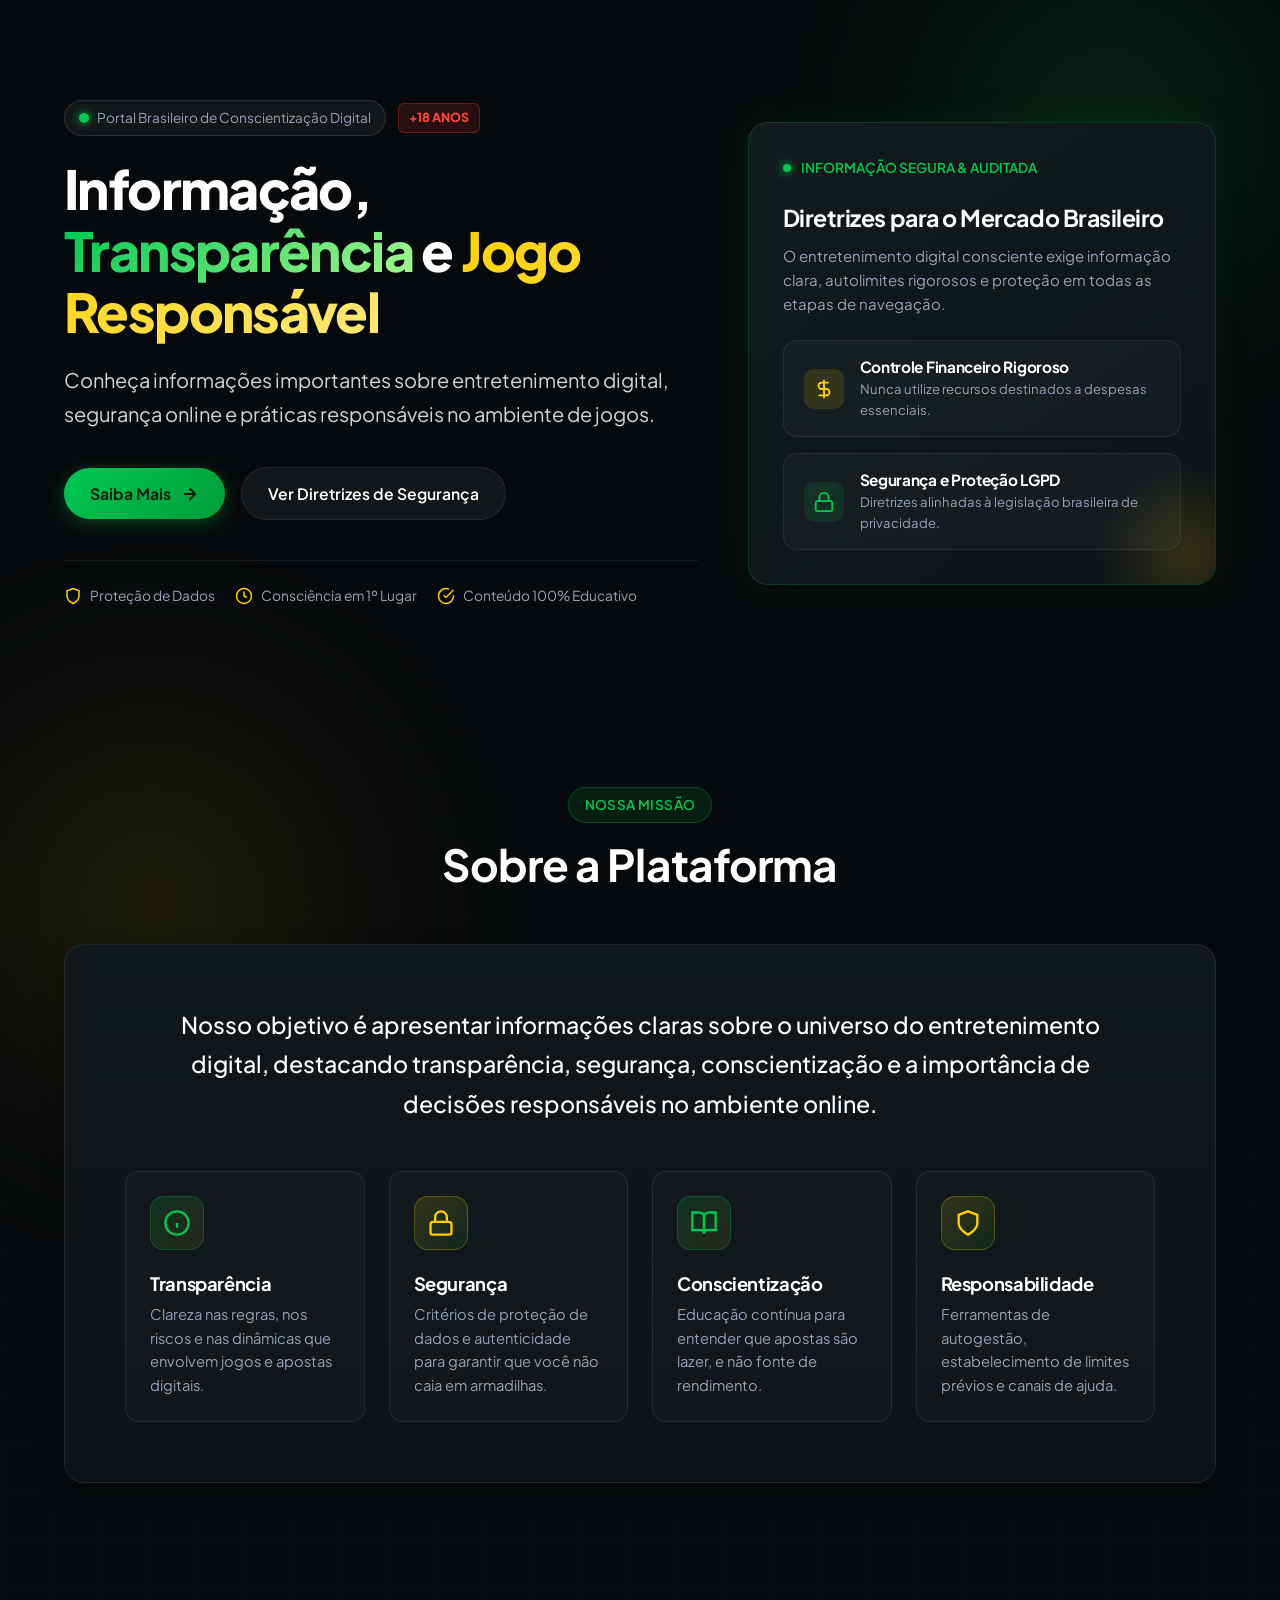
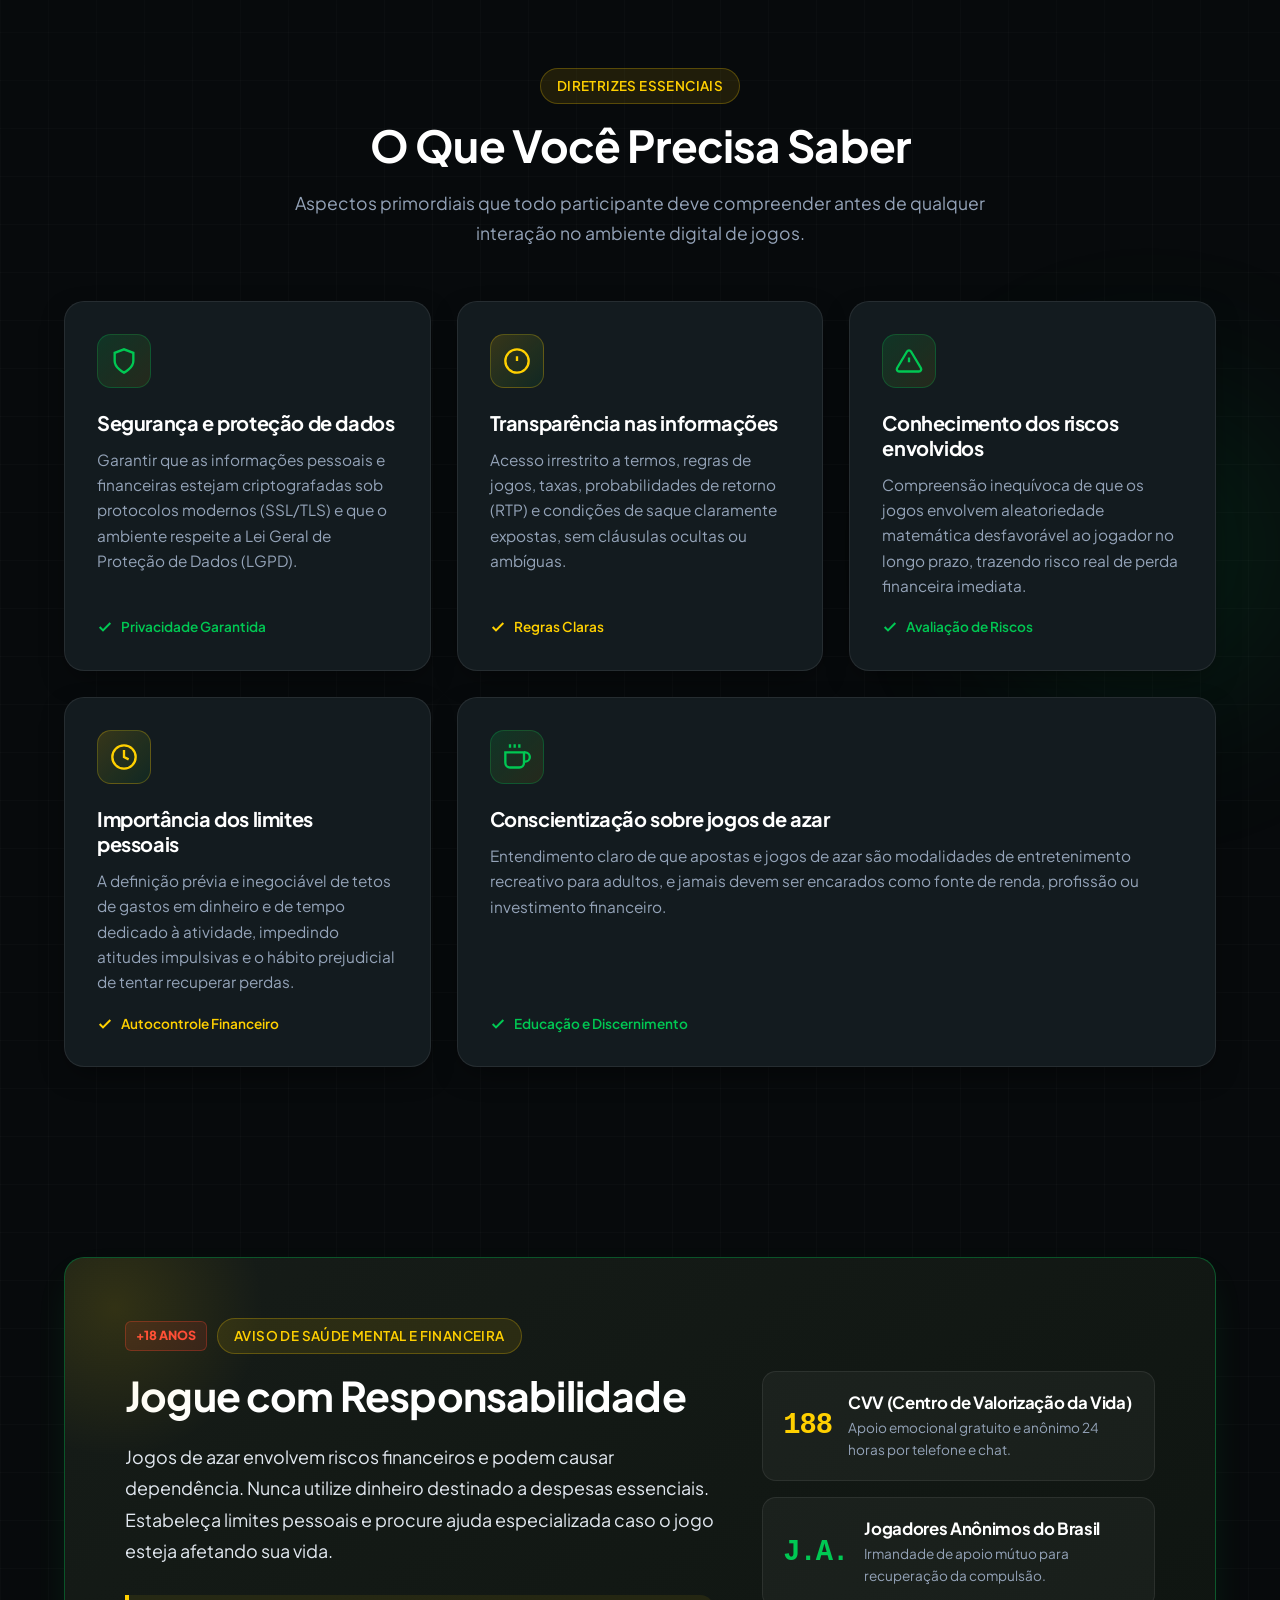
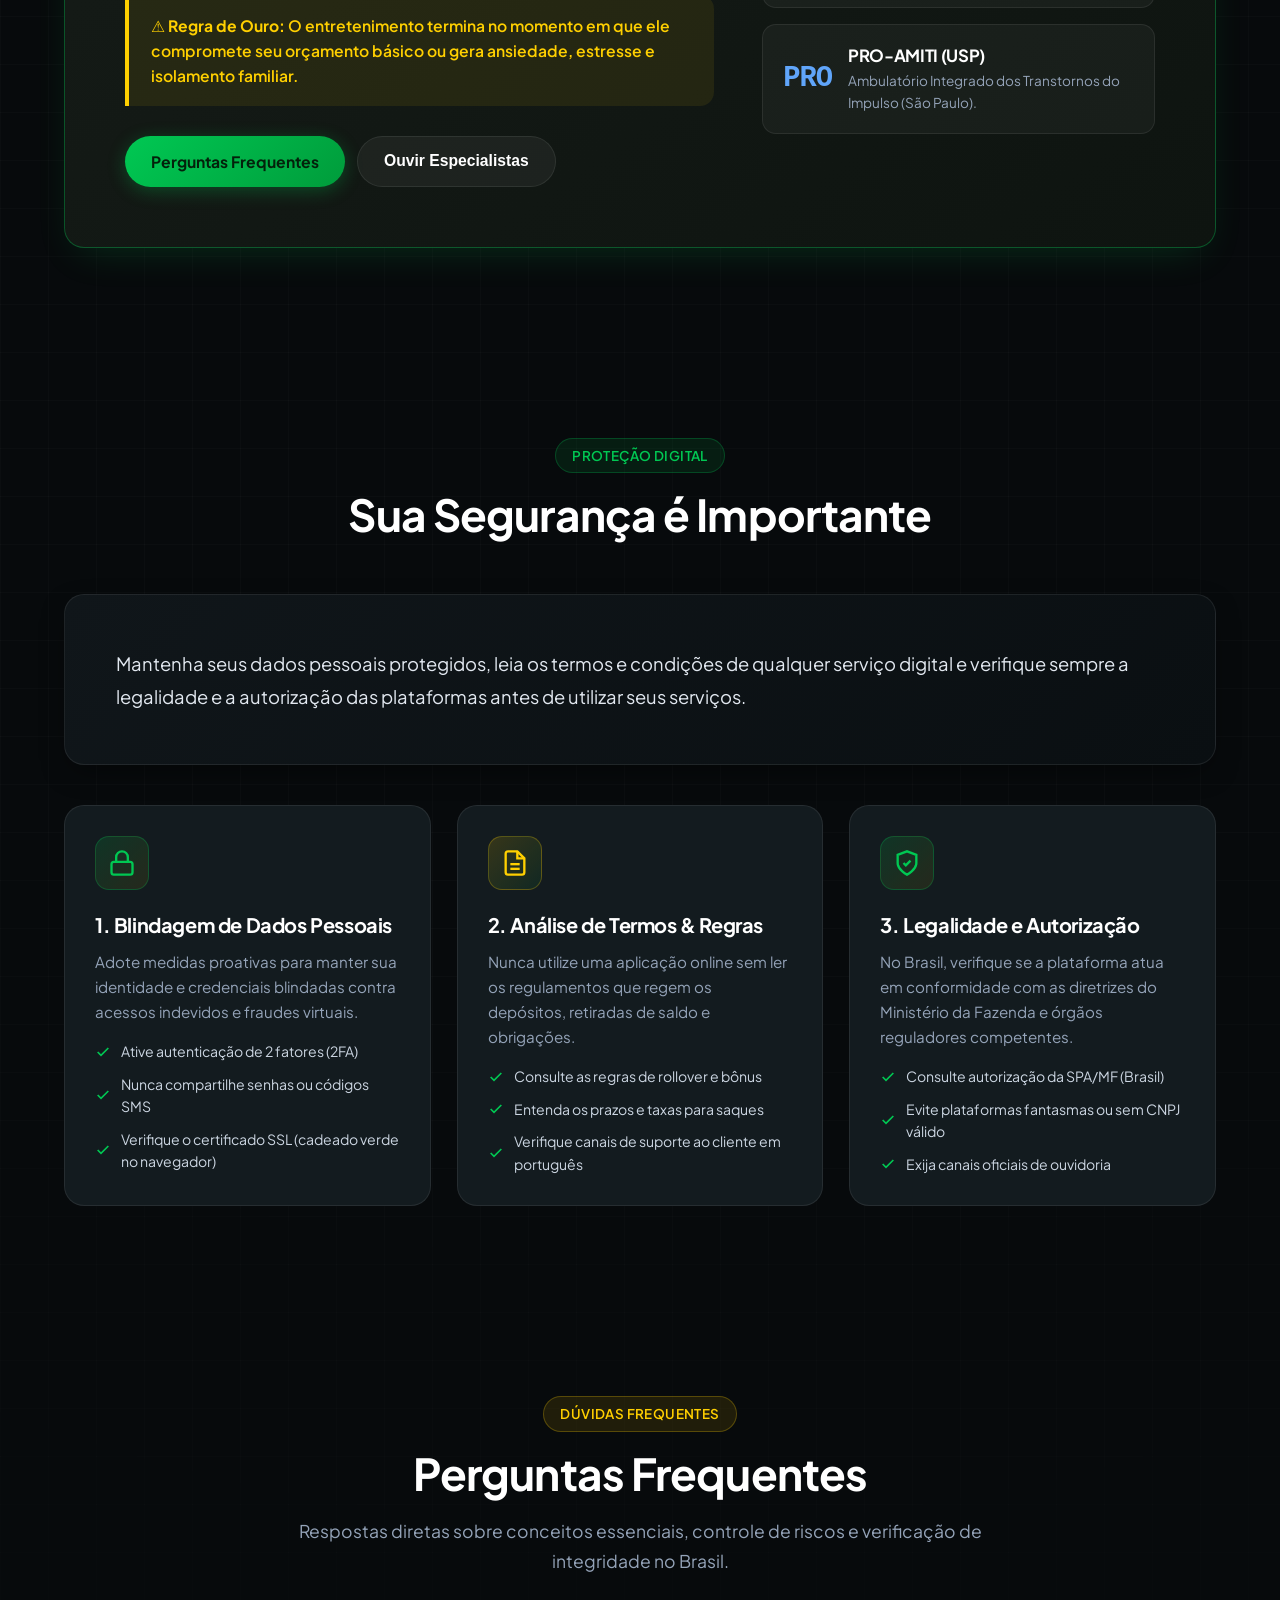
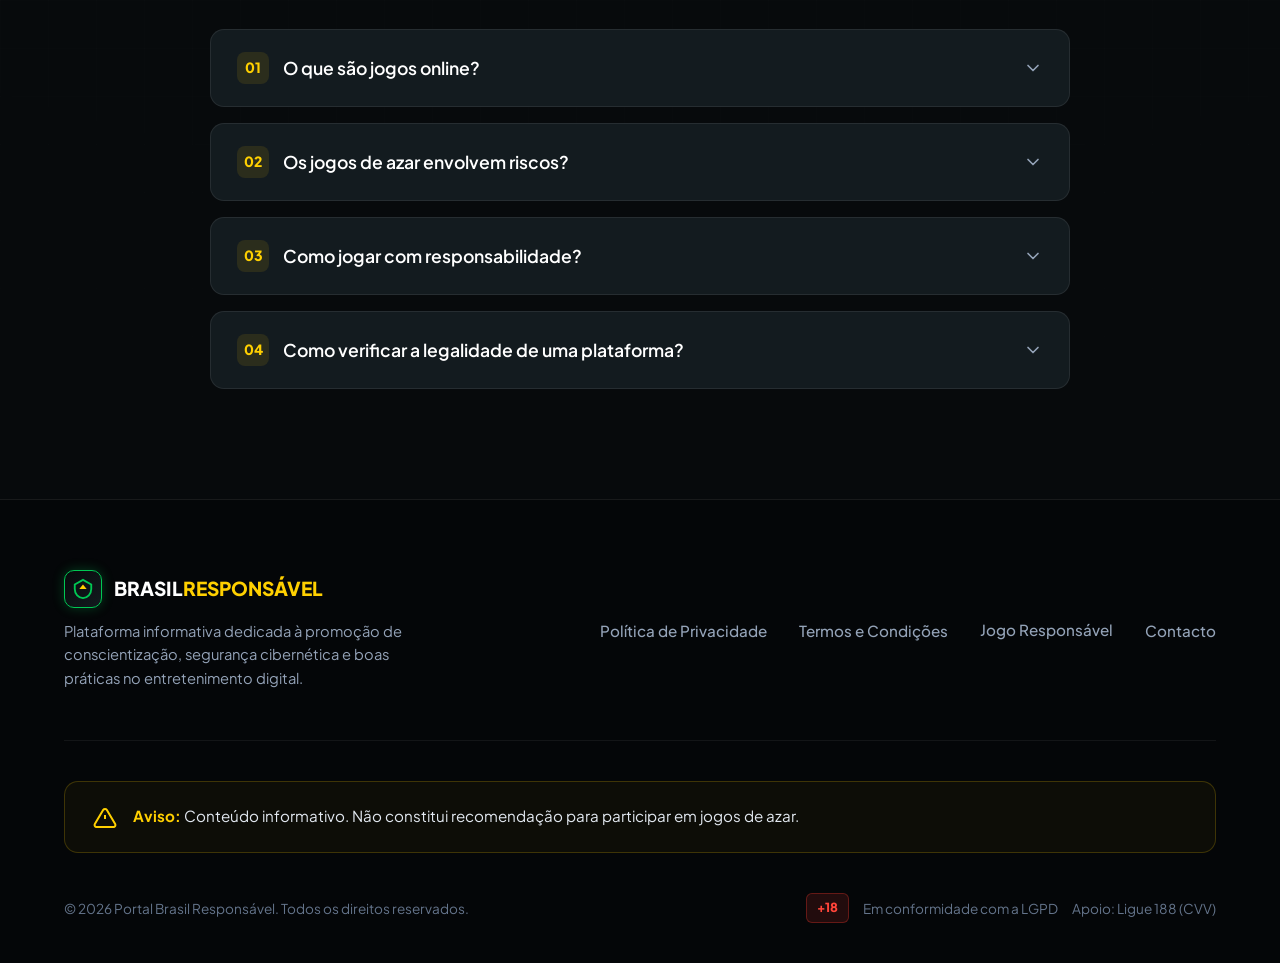
==== commit e9df3560: "Restore Brazilian Portuguese language across landing page and Elementor code" ====
--- a/index.html
+++ b/index.html
@@ -1,10 +1,10 @@
 <!DOCTYPE html>
-<html lang="en">
+<html lang="pt-BR">
 <head>
   <meta charset="UTF-8">
   <meta name="viewport" content="width=device-width, initial-scale=1.0">
-  <title>Information, Transparency, and Responsible Gaming</title>
-  <meta name="description" content="Discover essential information about digital entertainment, online safety, and responsible practices in gaming environments.">
+  <title>Informação, Transparência e Jogo Responsável | Brasil</title>
+  <meta name="description" content="Conheça informações importantes sobre entretenimento digital, segurança online e práticas responsáveis no ambiente de jogos no Brasil.">
   <meta name="theme-color" content="#090D0F">
   <link rel="preconnect" href="https://fonts.googleapis.com">
   <link rel="preconnect" href="https://fonts.gstatic.com" crossorigin>
@@ -15,13 +15,13 @@
        CSS RESET & DESIGN SYSTEM VARIABLES (BRAZIL THEME: BLACK, GREEN, YELLOW)
        ========================================================================== */
     :root {
-      /* Colors */
+      /* Cores */
       --br-bg-main: #070a0c;
       --br-bg-surface: #0e1417;
       --br-bg-card: #131b1f;
       --br-bg-card-hover: #182328;
       
-      /* Brazil Inspired Accents */
+      /* Tons Inspirados no Brasil */
       --br-green-primary: #00c853;
       --br-green-deep: #009c3b;
       --br-green-glow: rgba(0, 200, 83, 0.28);
@@ -29,7 +29,7 @@
       --br-yellow-gold: #ffb703;
       --br-yellow-glow: rgba(255, 208, 0, 0.28);
 
-      /* Neutrals & Text */
+      /* Neutros e Tipografia */
       --br-text-white: #ffffff;
       --br-text-body: #d1d5db;
       --br-text-muted: #94a3b8;
@@ -37,16 +37,14 @@
       --br-border: rgba(255, 255, 255, 0.08);
       --br-border-hover: rgba(0, 200, 83, 0.35);
 
-      /* Typography */
       --br-font-family: 'Plus Jakarta Sans', system-ui, -apple-system, BlinkMacSystemFont, 'Segoe UI', Roboto, sans-serif;
       
-      /* Radii */
+      /* Raios e Sombras */
       --br-radius-sm: 8px;
       --br-radius-md: 14px;
       --br-radius-lg: 20px;
       --br-radius-full: 9999px;
 
-      /* Shadows & Transitions */
       --br-shadow-card: 0 10px 30px -10px rgba(0, 0, 0, 0.6);
       --br-shadow-glow-green: 0 0 25px rgba(0, 200, 83, 0.25);
       --br-shadow-glow-yellow: 0 0 25px rgba(255, 208, 0, 0.22);
@@ -336,7 +334,7 @@
     }
 
     /* ==========================================================================
-       HERO SECTION (TOP VIEWPORT FOCUSED)
+       HERO SECTION (TOP VIEWPORT FOCUSED - NO HEADER)
        ========================================================================== */
     .br-hero-section {
       padding: clamp(60px, 8vw, 100px) 0 90px;
@@ -509,7 +507,7 @@
     }
 
     /* ==========================================================================
-       SECTION 2: ABOUT SECTION (About the Platform)
+       SECTION 2: ABOUT SECTION (Sobre a Plataforma)
        ========================================================================== */
     .br-section-about {
       padding: 90px 0;
@@ -568,7 +566,7 @@
     }
 
     /* ==========================================================================
-       SECTION 3: INFORMATION SECTION (What You Need to Know)
+       SECTION 3: INFORMATION SECTION (O Que Você Precisa Saber)
        ========================================================================== */
     .br-section-info {
       padding: 95px 0;
@@ -619,7 +617,7 @@
     }
 
     /* ==========================================================================
-       SECTION 4: RESPONSIBLE GAMING SECTION (Play Responsibly)
+       SECTION 4: RESPONSIBLE GAMING SECTION (Jogue com Responsabilidade)
        ========================================================================== */
     .br-section-responsible {
       padding: 95px 0;
@@ -723,7 +721,7 @@
     }
 
     /* ==========================================================================
-       SECTION 5: SAFETY SECTION (Your Safety Matters)
+       SECTION 5: SAFETY SECTION (Sua Segurança é Importante)
        ========================================================================== */
     .br-section-safety {
       padding: 95px 0;
@@ -1039,7 +1037,7 @@
       gap: 14px;
     }
 
-    /* Modals */
+    /* Modais */
     .br-modal {
       border: 1px solid var(--br-border-hover);
       border-radius: var(--br-radius-lg);
@@ -1087,7 +1085,7 @@
       line-height: 1.65;
     }
 
-    /* Form inside Modal */
+    /* Form dentro do modal */
     .br-form-group {
       margin-bottom: 16px;
     }
@@ -1117,7 +1115,7 @@
       box-shadow: 0 0 0 3px rgba(0, 200, 83, 0.2);
     }
 
-    /* Responsive */
+    /* Responsividade */
     @media (max-width: 991px) {
       .br-hero-grid {
         grid-template-columns: 1fr;
@@ -1206,7 +1204,7 @@
 </head>
 <body>
 
-  <!-- Ambient Brazilian Lighting / Glows -->
+  <!-- Iluminação e Efeitos Visuais Brasileiros -->
   <div class="br-bg-decorations" aria-hidden="true">
     <div class="br-glow-orb-1"></div>
     <div class="br-glow-orb-2"></div>
@@ -1226,29 +1224,29 @@
           <div style="display: flex; align-items: center; gap: 12px; flex-wrap: wrap; margin-bottom: 8px;">
             <div class="br-pill-flag">
               <span class="br-flag-dot"></span>
-              <span>Digital Awareness & Consumer Protection Portal</span>
-            </div>
-            <span class="br-badge-18">18+ ONLY</span>
+              <span>Portal Brasileiro de Conscientização Digital</span>
+            </div>
+            <span class="br-badge-18">+18 ANOS</span>
           </div>
 
           <h1 class="br-hero-headline">
-            Information, <span class="text-gradient-green">Transparency</span> and <span class="text-gradient-yellow">Responsible Gaming</span>
+            Informação, <span class="text-gradient-green">Transparência</span> e <span class="text-gradient-yellow">Jogo Responsável</span>
           </h1>
 
           <p class="br-hero-subheadline">
-            Learn essential information about digital entertainment, online security, and responsible practices in gaming environments.
+            Conheça informações importantes sobre entretenimento digital, segurança online e práticas responsáveis no ambiente de jogos.
           </p>
 
           <div class="br-hero-ctas">
-            <a href="#about" class="br-btn br-btn-primary">
-              Learn More
+            <a href="#sobre" class="br-btn br-btn-primary">
+              Saiba Mais
               <svg width="18" height="18" viewBox="0 0 24 24" fill="none" stroke="currentColor" stroke-width="2.5" stroke-linecap="round" stroke-linejoin="round">
                 <line x1="5" y1="12" x2="19" y2="12"></line>
                 <polyline points="12 5 19 12 12 19"></polyline>
               </svg>
             </a>
-            <a href="#safety" class="br-btn br-btn-secondary">
-              View Safety Guidelines
+            <a href="#seguranca" class="br-btn br-btn-secondary">
+              Ver Diretrizes de Segurança
             </a>
           </div>
 
@@ -1256,15 +1254,15 @@
           <div class="br-hero-trust-bar">
             <div class="br-trust-item">
               <svg viewBox="0 0 24 24" fill="none" stroke="currentColor" stroke-width="2"><path d="M12 22s8-4 8-10V5l-8-3-8 3v7c0 6 8 10 8 10z"/></svg>
-              <span>Data Protection</span>
+              <span>Proteção de Dados</span>
             </div>
             <div class="br-trust-item">
               <svg viewBox="0 0 24 24" fill="none" stroke="currentColor" stroke-width="2"><circle cx="12" cy="12" r="10"/><path d="M12 6v6l4 2"/></svg>
-              <span>Awareness First</span>
+              <span>Consciência em 1º Lugar</span>
             </div>
             <div class="br-trust-item">
               <svg viewBox="0 0 24 24" fill="none" stroke="currentColor" stroke-width="2"><path d="M22 11.08V12a10 10 0 1 1-5.93-9.14"/><polyline points="22 4 12 14.01 9 11.01"/></svg>
-              <span>100% Educational</span>
+              <span>Conteúdo 100% Educativo</span>
             </div>
           </div>
         </div>
@@ -1274,12 +1272,12 @@
           <div class="br-hero-main-card">
             <div class="br-live-indicator">
               <span class="br-pulse-dot"></span>
-              <span>VERIFIED & AUDITED INFORMATION</span>
-            </div>
-
-            <h3 style="font-size: 1.45rem; margin-bottom: 12px;">Guidelines for the Digital Gaming Space</h3>
+              <span>INFORMAÇÃO SEGURA & AUDITADA</span>
+            </div>
+
+            <h3 style="font-size: 1.45rem; margin-bottom: 12px;">Diretrizes para o Mercado Brasileiro</h3>
             <p style="color: var(--br-text-muted); font-size: 0.94rem;">
-              Conscious digital entertainment demands transparent information, strict personal boundaries, and rigorous security throughout your online journey.
+              O entretenimento digital consciente exige informação clara, autolimites rigorosos e proteção em todas as etapas de navegação.
             </p>
 
             <div class="br-hero-metrics">
@@ -1288,8 +1286,8 @@
                   <svg width="22" height="22" viewBox="0 0 24 24" fill="none" stroke="currentColor" stroke-width="2"><path d="M12 2v20M17 5H9.5a3.5 3.5 0 0 0 0 7h5a3.5 3.5 0 0 1 0 7H6"/></svg>
                 </div>
                 <div class="br-metric-text">
-                  <h4>Strict Financial Safeguards</h4>
-                  <p>Never wager money designated for essential living expenses.</p>
+                  <h4>Controle Financeiro Rigoroso</h4>
+                  <p>Nunca utilize recursos destinados a despesas essenciais.</p>
                 </div>
               </div>
 
@@ -1298,8 +1296,8 @@
                   <svg width="22" height="22" viewBox="0 0 24 24" fill="none" stroke="currentColor" stroke-width="2"><rect x="3" y="11" width="18" height="11" rx="2" ry="2"/><path d="M7 11V7a5 5 0 0 1 10 0v4"/></svg>
                 </div>
                 <div class="br-metric-text">
-                  <h4>Privacy & Data Protection</h4>
-                  <p>Aligned with top international standards and privacy compliance.</p>
+                  <h4>Segurança e Proteção LGPD</h4>
+                  <p>Diretrizes alinhadas à legislação brasileira de privacidade.</p>
                 </div>
               </div>
             </div>
@@ -1310,18 +1308,18 @@
     </section>
 
     <!-- ==========================================================================
-         2. ABOUT SECTION (About the Platform)
+         2. ABOUT SECTION (Sobre a Plataforma)
          ========================================================================== -->
-    <section class="br-section-about" id="about" aria-labelledby="about-title">
+    <section class="br-section-about" id="sobre" aria-labelledby="sobre-title">
       <div class="br-container">
         <div class="br-section-header">
-          <span class="br-badge">Our Mission</span>
-          <h2 class="br-section-title" id="about-title">About the Platform</h2>
+          <span class="br-badge">Nossa Missão</span>
+          <h2 class="br-section-title" id="sobre-title">Sobre a Plataforma</h2>
         </div>
 
         <div class="br-about-box">
           <p class="br-about-lead">
-            Our objective is to deliver clear information about the digital entertainment universe, highlighting transparency, safety, awareness, and the vital importance of making responsible decisions in the online sphere.
+            Nosso objetivo é apresentar informações claras sobre o universo do entretenimento digital, destacando transparência, segurança, conscientização e a importância de decisões responsáveis no ambiente online.
           </p>
 
           <div class="br-about-pillars">
@@ -1329,32 +1327,32 @@
               <div class="br-icon-box">
                 <svg viewBox="0 0 24 24" fill="none" stroke="currentColor"><circle cx="12" cy="12" r="10"/><line x1="12" y1="16" x2="12" y2="12"/><line x1="12" y1="8" x2="12.01" y2="8"/></svg>
               </div>
-              <h3>Transparency</h3>
-              <p>Total clarity regarding rules, mathematical odds, and the dynamics that govern digital gaming activities.</p>
+              <h3>Transparência</h3>
+              <p>Clareza nas regras, nos riscos e nas dinâmicas que envolvem jogos e apostas digitais.</p>
             </div>
 
             <div class="br-pillar-card">
               <div class="br-icon-box yellow">
                 <svg viewBox="0 0 24 24" fill="none" stroke="currentColor"><rect x="3" y="11" width="18" height="11" rx="2" ry="2"/><path d="M7 11V7a5 5 0 0 1 10 0v4"/></svg>
               </div>
-              <h3>Security</h3>
-              <p>Strict data protection standards, verified certificates, and fraud prevention measures for safe navigation.</p>
+              <h3>Segurança</h3>
+              <p>Critérios de proteção de dados e autenticidade para garantir que você não caia em armadilhas.</p>
             </div>
 
             <div class="br-pillar-card">
               <div class="br-icon-box">
                 <svg viewBox="0 0 24 24" fill="none" stroke="currentColor"><path d="M2 3h6a4 4 0 0 1 4 4v14a3 3 0 0 0-3-3H2z"/><path d="M22 3h-6a4 4 0 0 0-4 4v14a3 3 0 0 1 3-3h7z"/></svg>
               </div>
-              <h3>Awareness</h3>
-              <p>Continuous education emphasizing that games are recreational leisure, never a source of income or investment.</p>
+              <h3>Conscientização</h3>
+              <p>Educação contínua para entender que apostas são lazer, e não fonte de rendimento.</p>
             </div>
 
             <div class="br-pillar-card">
               <div class="br-icon-box yellow">
                 <svg viewBox="0 0 24 24" fill="none" stroke="currentColor"><path d="M12 22s8-4 8-10V5l-8-3-8 3v7c0 6 8 10 8 10z"/></svg>
               </div>
-              <h3>Responsibility</h3>
-              <p>Self-exclusion features, pre-set deposit and time limits, and immediate access to accredited counseling hotlines.</p>
+              <h3>Responsabilidade</h3>
+              <p>Ferramentas de autogestão, estabelecimento de limites prévios e canais de ajuda.</p>
             </div>
           </div>
         </div>
@@ -1362,15 +1360,15 @@
     </section>
 
     <!-- ==========================================================================
-         3. INFORMATION SECTION (What You Need to Know)
+         3. INFORMATION SECTION (O Que Você Precisa Saber)
          ========================================================================== -->
-    <section class="br-section-info" id="information" aria-labelledby="info-title">
+    <section class="br-section-info" id="informacoes" aria-labelledby="info-title">
       <div class="br-container">
         <div class="br-section-header">
-          <span class="br-badge br-badge-yellow">Core Directives</span>
-          <h2 class="br-section-title" id="info-title">What You Need to Know</h2>
+          <span class="br-badge br-badge-yellow">Diretrizes Essenciais</span>
+          <h2 class="br-section-title" id="info-title">O Que Você Precisa Saber</h2>
           <p class="br-section-desc">
-            Essential principles every participant must recognize before participating in any digital gaming activity.
+            Aspectos primordiais que todo participante deve compreender antes de qualquer interação no ambiente digital de jogos.
           </p>
         </div>
 
@@ -1381,13 +1379,13 @@
             <div class="br-icon-box">
               <svg viewBox="0 0 24 24" fill="none" stroke="currentColor"><path d="M12 22s8-4 8-10V5l-8-3-8 3v7c0 6 8 10 8 10z"/></svg>
             </div>
-            <h3>Security and data protection</h3>
+            <h3>Segurança e proteção de dados</h3>
             <p>
-              Ensuring that personal and banking details are encrypted with modern security protocols (SSL/TLS) and that platforms operate with strict data privacy compliance.
+              Garantir que as informações pessoais e financeiras estejam criptografadas sob protocolos modernos (SSL/TLS) e que o ambiente respeite a Lei Geral de Proteção de Dados (LGPD).
             </p>
             <span class="br-info-check">
               <svg width="16" height="16" viewBox="0 0 24 24" fill="none" stroke="currentColor" stroke-width="3"><polyline points="20 6 9 17 4 12"/></svg>
-              Guaranteed Privacy
+              Privacidade Garantida
             </span>
           </div>
 
@@ -1396,13 +1394,13 @@
             <div class="br-icon-box yellow">
               <svg viewBox="0 0 24 24" fill="none" stroke="currentColor"><circle cx="12" cy="12" r="10"/><line x1="12" y1="8" x2="12" y2="12"/><line x1="12" y1="16" x2="12.01" y2="16"/></svg>
             </div>
-            <h3>Transparency in information</h3>
+            <h3>Transparência nas informações</h3>
             <p>
-              Unrestricted access to terms, game mechanics, platform fees, return-to-player (RTP) statistics, and straightforward withdrawal policies without misleading fine print.
+              Acesso irrestrito a termos, regras de jogos, taxas, probabilidades de retorno (RTP) e condições de saque claramente expostas, sem cláusulas ocultas ou ambíguas.
             </p>
             <span class="br-info-check" style="color: var(--br-yellow-primary);">
               <svg width="16" height="16" viewBox="0 0 24 24" fill="none" stroke="currentColor" stroke-width="3"><polyline points="20 6 9 17 4 12"/></svg>
-              Transparent Rules
+              Regras Claras
             </span>
           </div>
 
@@ -1411,13 +1409,13 @@
             <div class="br-icon-box">
               <svg viewBox="0 0 24 24" fill="none" stroke="currentColor"><path d="M10.29 3.86L1.82 18a2 2 0 0 0 1.71 3h16.94a2 2 0 0 0 1.71-3L13.71 3.86a2 2 0 0 0-3.42 0z"/><line x1="12" y1="9" x2="12" y2="13"/><line x1="12" y1="17" x2="12.01" y2="17"/></svg>
             </div>
-            <h3>Awareness of the risks involved</h3>
+            <h3>Conhecimento dos riscos envolvidos</h3>
             <p>
-              Unambiguous recognition that games of chance rely on mathematical probabilities favoring the provider over time, creating a genuine risk of immediate monetary loss.
+              Compreensão inequívoca de que os jogos envolvem aleatoriedade matemática desfavorável ao jogador no longo prazo, trazendo risco real de perda financeira imediata.
             </p>
             <span class="br-info-check">
               <svg width="16" height="16" viewBox="0 0 24 24" fill="none" stroke="currentColor" stroke-width="3"><polyline points="20 6 9 17 4 12"/></svg>
-              Risk Assessment
+              Avaliação de Riscos
             </span>
           </div>
 
@@ -1426,13 +1424,13 @@
             <div class="br-icon-box yellow">
               <svg viewBox="0 0 24 24" fill="none" stroke="currentColor"><circle cx="12" cy="12" r="10"/><polyline points="12 6 12 12 16 14"/></svg>
             </div>
-            <h3>Importance of personal limits</h3>
+            <h3>Importância dos limites pessoais</h3>
             <p>
-              Pre-establishing non-negotiable budgets for spending and time allocated to play, curbing impulsive choices and avoiding the destructive urge to chase losses.
+              A definição prévia e inegociável de tetos de gastos em dinheiro e de tempo dedicado à atividade, impedindo atitudes impulsivas e o hábito prejudicial de tentar recuperar perdas.
             </p>
             <span class="br-info-check" style="color: var(--br-yellow-primary);">
               <svg width="16" height="16" viewBox="0 0 24 24" fill="none" stroke="currentColor" stroke-width="3"><polyline points="20 6 9 17 4 12"/></svg>
-              Financial Discipline
+              Autocontrole Financeiro
             </span>
           </div>
 
@@ -1441,13 +1439,13 @@
             <div class="br-icon-box">
               <svg viewBox="0 0 24 24" fill="none" stroke="currentColor"><path d="M18 8h1a4 4 0 0 1 0 8h-1"/><path d="M2 8h16v9a4 4 0 0 1-4 4H6a4 4 0 0 1-4-4V8z"/><line x1="6" y1="1" x2="6" y2="4"/><line x1="10" y1="1" x2="10" y2="4"/><line x1="14" y1="1" x2="14" y2="4"/></svg>
             </div>
-            <h3>Awareness about games of chance</h3>
+            <h3>Conscientização sobre jogos de azar</h3>
             <p>
-              Full awareness that betting and gambling activities are strictly forms of recreational leisure for adults, and must never be regarded as an income source, career, or financial investment.
+              Entendimento claro de que apostas e jogos de azar são modalidades de entretenimento recreativo para adultos, e jamais devem ser encarados como fonte de renda, profissão ou investimento financeiro.
             </p>
             <span class="br-info-check">
               <svg width="16" height="16" viewBox="0 0 24 24" fill="none" stroke="currentColor" stroke-width="3"><polyline points="20 6 9 17 4 12"/></svg>
-              Informed Judgment
+              Educação e Discernimento
             </span>
           </div>
 
@@ -1456,60 +1454,60 @@
     </section>
 
     <!-- ==========================================================================
-         4. RESPONSIBLE GAMING SECTION (Play Responsibly)
+         4. RESPONSIBLE GAMING SECTION (Jogue com Responsabilidade)
          ========================================================================== -->
-    <section class="br-section-responsible" id="responsible-gaming" aria-labelledby="resp-title">
+    <section class="br-section-responsible" id="jogo-responsavel" aria-labelledby="resp-title">
       <div class="br-container">
         <div class="br-responsible-card">
           <div class="br-resp-grid">
             
             <div class="br-resp-content">
               <div style="display: flex; gap: 10px; align-items: center;">
-                <span class="br-badge-18">18+ ONLY</span>
-                <span class="br-badge br-badge-yellow">Financial & Wellbeing Advisory</span>
+                <span class="br-badge-18">+18 ANOS</span>
+                <span class="br-badge br-badge-yellow">Aviso de Saúde Mental e Financeira</span>
               </div>
 
-              <h2 id="resp-title">Play with Responsibility</h2>
+              <h2 id="resp-title">Jogue com Responsabilidade</h2>
 
               <p class="br-resp-main-text">
-                Games of chance involve financial risks and can cause addiction. Never use money intended for essential living expenses. Establish personal limits and seek specialized help if gaming is negatively affecting your life.
+                Jogos de azar envolvem riscos financeiros e podem causar dependência. Nunca utilize dinheiro destinado a despesas essenciais. Estabeleça limites pessoais e procure ajuda especializada caso o jogo esteja afetando sua vida.
               </p>
 
               <div class="br-resp-highlight-box">
                 <p>
-                  ⚠️ <strong>Golden Rule:</strong> Entertainment ends the moment it compromises your necessary household budget or produces anxiety, chronic stress, and isolation.
+                  ⚠️ <strong>Regra de Ouro:</strong> O entretenimento termina no momento em que ele compromete seu orçamento básico ou gera ansiedade, estresse e isolamento familiar.
                 </p>
               </div>
 
               <div style="display: flex; flex-wrap: wrap; gap: 12px;">
-                <a href="#faq" class="br-btn br-btn-primary">Frequently Asked Questions</a>
-                <button class="br-btn br-btn-secondary" onclick="document.getElementById('modalHelp').showModal()">Get Professional Help</button>
+                <a href="#faq" class="br-btn br-btn-primary">Perguntas Frequentes</a>
+                <button class="br-btn br-btn-secondary" onclick="document.getElementById('modalAjuda').showModal()">Ouvir Especialistas</button>
               </div>
             </div>
 
-            <!-- Support Hotline Cards -->
+            <!-- Support Hotline Info -->
             <div class="br-help-cards">
               <div class="br-help-item">
-                <div class="br-help-number">24/7</div>
+                <div class="br-help-number">188</div>
                 <div class="br-help-info">
-                  <h4>Confidential Counseling Support</h4>
-                  <p>Free, anonymous emotional support and crisis assistance around the clock.</p>
+                  <h4>CVV (Centro de Valorização da Vida)</h4>
+                  <p>Apoio emocional gratuito e anônimo 24 horas por telefone e chat.</p>
                 </div>
               </div>
 
               <div class="br-help-item">
-                <div class="br-help-number" style="color: var(--br-green-primary);">G.A.</div>
+                <div class="br-help-number" style="color: var(--br-green-primary);">J.A.</div>
                 <div class="br-help-info">
-                  <h4>Gamblers Anonymous</h4>
-                  <p>Mutual support fellowship dedicated to overcoming gambling compulsion.</p>
+                  <h4>Jogadores Anônimos do Brasil</h4>
+                  <p>Irmandade de apoio mútuo para recuperação da compulsão.</p>
                 </div>
               </div>
 
               <div class="br-help-item">
-                <div class="br-help-number" style="color: #60a5fa;">HELP</div>
+                <div class="br-help-number" style="color: #60a5fa;">PRO</div>
                 <div class="br-help-info">
-                  <h4>Specialized Guidance Centers</h4>
-                  <p>Professional therapy, advice, and self-exclusion management programs.</p>
+                  <h4>PRO-AMITI (USP)</h4>
+                  <p>Ambulatório Integrado dos Transtornos do Impulso (São Paulo).</p>
                 </div>
               </div>
             </div>
@@ -1520,18 +1518,18 @@
     </section>
 
     <!-- ==========================================================================
-         5. SAFETY SECTION (Your Safety Matters)
+         5. SAFETY SECTION (Sua Segurança é Importante)
          ========================================================================== -->
-    <section class="br-section-safety" id="safety" aria-labelledby="safety-title">
+    <section class="br-section-safety" id="seguranca" aria-labelledby="safety-title">
       <div class="br-container">
         <div class="br-section-header">
-          <span class="br-badge">Digital Protection</span>
-          <h2 class="br-section-title" id="safety-title">Your Safety is Important</h2>
+          <span class="br-badge">Proteção Digital</span>
+          <h2 class="br-section-title" id="safety-title">Sua Segurança é Importante</h2>
         </div>
 
         <div class="br-safety-banner">
           <p class="br-safety-text-lead">
-            Keep your personal data protected, read the terms and conditions of any digital service, and always verify the legality and official authorization of platforms before using their services.
+            Mantenha seus dados pessoais protegidos, leia os termos e condições de qualquer serviço digital e verifique sempre a legalidade e a autorização das plataformas antes de utilizar seus serviços.
           </p>
         </div>
 
@@ -1542,22 +1540,22 @@
             <div class="br-icon-box">
               <svg viewBox="0 0 24 24" fill="none" stroke="currentColor"><rect x="3" y="11" width="18" height="11" rx="2" ry="2"/><path d="M7 11V7a5 5 0 0 1 10 0v4"/></svg>
             </div>
-            <h3>1. Personal Data Shielding</h3>
+            <h3>1. Blindagem de Dados Pessoais</h3>
             <p>
-              Take proactive precautions to shield your digital identity, payment methods, and account credentials against unauthorized access.
+              Adote medidas proativas para manter sua identidade e credenciais blindadas contra acessos indevidos e fraudes virtuais.
             </p>
             <ul class="br-safety-list">
               <li>
                 <svg width="16" height="16" viewBox="0 0 24 24" fill="none" stroke="currentColor" stroke-width="2.5"><polyline points="20 6 9 17 4 12"/></svg>
-                Always enable Two-Factor Authentication (2FA)
+                Ative autenticação de 2 fatores (2FA)
               </li>
               <li>
                 <svg width="16" height="16" viewBox="0 0 24 24" fill="none" stroke="currentColor" stroke-width="2.5"><polyline points="20 6 9 17 4 12"/></svg>
-                Never disclose passwords or SMS verification codes
+                Nunca compartilhe senhas ou códigos SMS
               </li>
               <li>
                 <svg width="16" height="16" viewBox="0 0 24 24" fill="none" stroke="currentColor" stroke-width="2.5"><polyline points="20 6 9 17 4 12"/></svg>
-                Verify active SSL encryption padlocks in your browser
+                Verifique o certificado SSL (cadeado verde no navegador)
               </li>
             </ul>
           </div>
@@ -1567,22 +1565,22 @@
             <div class="br-icon-box yellow">
               <svg viewBox="0 0 24 24" fill="none" stroke="currentColor"><path d="M14 2H6a2 2 0 0 0-2 2v16a2 2 0 0 0 2 2h12a2 2 0 0 0 2-2V8z"/><polyline points="14 2 14 8 20 8"/><line x1="16" y1="13" x2="8" y2="13"/><line x1="16" y1="17" x2="8" y2="17"/></svg>
             </div>
-            <h3>2. Reviewing Terms & Conditions</h3>
+            <h3>2. Análise de Termos & Regras</h3>
             <p>
-              Never create an account without examining the regulations governing financial deposits, payout procedures, and obligations.
+              Nunca utilize uma aplicação online sem ler os regulamentos que regem os depósitos, retiradas de saldo e obrigações.
             </p>
             <ul class="br-safety-list">
               <li>
                 <svg width="16" height="16" viewBox="0 0 24 24" fill="none" stroke="currentColor" stroke-width="2.5"><polyline points="20 6 9 17 4 12"/></svg>
-                Scrutinize bonus terms and rollover thresholds
+                Consulte as regras de rollover e bônus
               </li>
               <li>
                 <svg width="16" height="16" viewBox="0 0 24 24" fill="none" stroke="currentColor" stroke-width="2.5"><polyline points="20 6 9 17 4 12"/></svg>
-                Check processing timeframes and withdrawal limits
+                Entenda os prazos e taxas para saques
               </li>
               <li>
                 <svg width="16" height="16" viewBox="0 0 24 24" fill="none" stroke="currentColor" stroke-width="2.5"><polyline points="20 6 9 17 4 12"/></svg>
-                Confirm responsive, verified customer support channels
+                Verifique canais de suporte ao cliente em português
               </li>
             </ul>
           </div>
@@ -1592,22 +1590,22 @@
             <div class="br-icon-box">
               <svg viewBox="0 0 24 24" fill="none" stroke="currentColor"><path d="M12 22s8-4 8-10V5l-8-3-8 3v7c0 6 8 10 8 10z"/><polyline points="9 12 11 14 15 10"/></svg>
             </div>
-            <h3>3. Legality and Licensing</h3>
+            <h3>3. Legalidade e Autorização</h3>
             <p>
-              Ensure the operator functions in strict alignment with official state regulatory authorities and holds verified licensing.
+              No Brasil, verifique se a plataforma atua em conformidade com as diretrizes do Ministério da Fazenda e órgãos reguladores competentes.
             </p>
             <ul class="br-safety-list">
               <li>
                 <svg width="16" height="16" viewBox="0 0 24 24" fill="none" stroke="currentColor" stroke-width="2.5"><polyline points="20 6 9 17 4 12"/></svg>
-                Verify official license registries and credentials
+                Consulte autorização da SPA/MF (Brasil)
               </li>
               <li>
                 <svg width="16" height="16" viewBox="0 0 24 24" fill="none" stroke="currentColor" stroke-width="2.5"><polyline points="20 6 9 17 4 12"/></svg>
-                Avoid unverified, unlisted, or shell operators
+                Evite plataformas fantasmas ou sem CNPJ válido
               </li>
               <li>
                 <svg width="16" height="16" viewBox="0 0 24 24" fill="none" stroke="currentColor" stroke-width="2.5"><polyline points="20 6 9 17 4 12"/></svg>
-                Look for accessible dispute and ombudsman channels
+                Exija canais oficiais de ouvidoria
               </li>
             </ul>
           </div>
@@ -1617,82 +1615,82 @@
     </section>
 
     <!-- ==========================================================================
-         6. FAQ SECTION (Frequently Asked Questions - Modern Web Guidance)
+         6. FAQ SECTION (Perguntas Frequentes - Modern Web Guidance)
          ========================================================================== -->
     <section class="br-section-faq" id="faq" aria-labelledby="faq-title">
       <div class="br-container">
         <div class="br-section-header">
-          <span class="br-badge br-badge-yellow">Help & Answers</span>
-          <h2 class="br-section-title" id="faq-title">Frequently Asked Questions</h2>
+          <span class="br-badge br-badge-yellow">Dúvidas Frequentes</span>
+          <h2 class="br-section-title" id="faq-title">Perguntas Frequentes</h2>
           <p class="br-section-desc">
-            Direct answers covering key concepts, risk mitigation, and security best practices.
+            Respostas diretas sobre conceitos essenciais, controle de riscos e verificação de integridade no Brasil.
           </p>
         </div>
 
         <div class="br-faq-container">
-          <section class="br-accordion" aria-label="Frequently Asked Questions">
+          <section class="br-accordion" aria-label="Perguntas Frequentes sobre Jogos e Segurança">
             
             <!-- FAQ 1 -->
-            <details class="br-faq-item" name="faq-group">
+            <details class="br-faq-item" name="br-faq">
               <summary class="br-faq-summary">
                 <div class="br-faq-title-wrap">
                   <span class="br-faq-number">01</span>
-                  <span>What are online games?</span>
+                  <span>O que são jogos online?</span>
                 </div>
                 <svg class="br-faq-chevron" viewBox="0 0 24 24" fill="none" stroke="currentColor" stroke-width="2" stroke-linecap="round" stroke-linejoin="round">
                   <polyline points="6 9 12 15 18 9"></polyline>
                 </svg>
               </summary>
               <div class="br-faq-answer">
-                They are digital activities that can involve entertainment, competition, or games of chance.
+                São atividades digitais que podem envolver entretenimento, competição ou jogos de azar.
               </div>
             </details>
 
             <!-- FAQ 2 -->
-            <details class="br-faq-item" name="faq-group">
+            <details class="br-faq-item" name="br-faq">
               <summary class="br-faq-summary">
                 <div class="br-faq-title-wrap">
                   <span class="br-faq-number">02</span>
-                  <span>Do games of chance involve risks?</span>
+                  <span>Os jogos de azar envolvem riscos?</span>
                 </div>
                 <svg class="br-faq-chevron" viewBox="0 0 24 24" fill="none" stroke="currentColor" stroke-width="2" stroke-linecap="round" stroke-linejoin="round">
                   <polyline points="6 9 12 15 18 9"></polyline>
                 </svg>
               </summary>
               <div class="br-faq-answer">
-                Yes. They can result in financial loss and addiction.
+                Sim. Podem resultar em perdas financeiras e dependência.
               </div>
             </details>
 
             <!-- FAQ 3 -->
-            <details class="br-faq-item" name="faq-group">
+            <details class="br-faq-item" name="br-faq">
               <summary class="br-faq-summary">
                 <div class="br-faq-title-wrap">
                   <span class="br-faq-number">03</span>
-                  <span>How can you play responsibly?</span>
+                  <span>Como jogar com responsabilidade?</span>
                 </div>
                 <svg class="br-faq-chevron" viewBox="0 0 24 24" fill="none" stroke="currentColor" stroke-width="2" stroke-linecap="round" stroke-linejoin="round">
                   <polyline points="6 9 12 15 18 9"></polyline>
                 </svg>
               </summary>
               <div class="br-faq-answer">
-                Establish limits, avoid chasing losses, and never use money needed for essential expenses.
+                Estabeleça limites, evite perseguir perdas e nunca utilize dinheiro essencial.
               </div>
             </details>
 
             <!-- FAQ 4 -->
-            <details class="br-faq-item" name="faq-group">
+            <details class="br-faq-item" name="br-faq">
               <summary class="br-faq-summary">
                 <div class="br-faq-title-wrap">
                   <span class="br-faq-number">04</span>
-                  <span>How can you verify the legality of a platform?</span>
+                  <span>Como verificar a legalidade de uma plataforma?</span>
                 </div>
                 <svg class="br-faq-chevron" viewBox="0 0 24 24" fill="none" stroke="currentColor" stroke-width="2" stroke-linecap="round" stroke-linejoin="round">
                   <polyline points="6 9 12 15 18 9"></polyline>
                 </svg>
               </summary>
               <div class="br-faq-answer">
-                Consult the competent regulatory authorities and official authorization records.
+                Consulte as autoridades competentes e as informações oficiais de autorização.
               </div>
             </details>
 
@@ -1705,7 +1703,7 @@
   <!-- ==========================================================================
        7. FOOTER SECTION
        ========================================================================== -->
-  <footer class="br-footer" id="footer">
+  <footer class="br-footer" id="rodape">
     <div class="br-container">
       
       <div class="br-footer-top">
@@ -1717,30 +1715,30 @@
                 <path d="M12 7L16 12H8L12 7Z" fill="#FFD000"/>
               </svg>
             </div>
-            <div>RESPONSIBLE<span>PORTAL</span></div>
+            <div>BRASIL<span>RESPONSÁVEL</span></div>
           </div>
           <p>
-            Informative digital platform committed to promoting user awareness, cyber security, and responsible online entertainment practices.
+            Plataforma informativa dedicada à promoção de conscientização, segurança cibernética e boas práticas no entretenimento digital.
           </p>
         </div>
 
         <div class="br-footer-links-group">
-          <button class="br-footer-link" onclick="document.getElementById('modalPrivacy').showModal()">
-            Privacy Policy
+          <button class="br-footer-link" onclick="document.getElementById('modalPrivacidade').showModal()">
+            Política de Privacidade
           </button>
-          <button class="br-footer-link" onclick="document.getElementById('modalTerms').showModal()">
-            Terms and Conditions
+          <button class="br-footer-link" onclick="document.getElementById('modalTermos').showModal()">
+            Termos e Condições
           </button>
-          <a href="#responsible-gaming" class="br-footer-link">
-            Responsible Gaming
+          <a href="#jogo-responsavel" class="br-footer-link">
+            Jogo Responsável
           </a>
-          <button class="br-footer-link" onclick="document.getElementById('modalContact').showModal()">
-            Contact
+          <button class="br-footer-link" onclick="document.getElementById('modalContato').showModal()">
+            Contacto
           </button>
         </div>
       </div>
 
-      <!-- Mandatory Official Disclaimer Box -->
+      <!-- Mandatory Official Disclaimer -->
       <div class="br-footer-notice-box">
         <svg viewBox="0 0 24 24" fill="none" stroke="currentColor" stroke-width="2">
           <path d="M10.29 3.86L1.82 18a2 2 0 0 0 1.71 3h16.94a2 2 0 0 0 1.71-3L13.71 3.86a2 2 0 0 0-3.42 0z"/>
@@ -1748,18 +1746,18 @@
           <line x1="12" y1="17" x2="12.01" y2="17"/>
         </svg>
         <div class="br-footer-notice-text">
-          <strong>Notice:</strong> Informational content. Does not constitute a recommendation to participate in games of chance.
+          <strong>Aviso:</strong> Conteúdo informativo. Não constitui recomendação para participar em jogos de azar.
         </div>
       </div>
 
       <div class="br-footer-bottom">
         <div>
-          &copy; 2026 Responsible Gaming Portal. All rights reserved.
+          &copy; 2026 Portal Brasil Responsável. Todos os direitos reservados.
         </div>
         <div class="br-footer-badges">
-          <span class="br-badge-18">18+ ONLY</span>
-          <span>Privacy & Data Protection Compliant</span>
-          <span>24/7 Support Resources Available</span>
+          <span class="br-badge-18">+18</span>
+          <span>Em conformidade com a LGPD</span>
+          <span>Apoio: Ligue 188 (CVV)</span>
         </div>
       </div>
 
@@ -1769,79 +1767,79 @@
   <!-- ==========================================================================
        MODALS FOR FOOTER LINKS (Accessible HTML5 Dialogs)
        ========================================================================== -->
-  <!-- Privacy Modal -->
-  <dialog id="modalPrivacy" class="br-modal">
+  <!-- Modal Privacidade -->
+  <dialog id="modalPrivacidade" class="br-modal">
     <div class="br-modal-header">
-      <h3 style="color: var(--br-text-white); font-size: 1.25rem;">Privacy Policy</h3>
-      <button class="br-modal-close" onclick="document.getElementById('modalPrivacy').close()" aria-label="Close modal">
+      <h3 style="color: var(--br-text-white); font-size: 1.25rem;">Política de Privacidade</h3>
+      <button class="br-modal-close" onclick="document.getElementById('modalPrivacidade').close()" aria-label="Fechar modal">
         <svg width="20" height="20" viewBox="0 0 24 24" fill="none" stroke="currentColor" stroke-width="2"><line x1="18" y1="6" x2="6" y2="18"/><line x1="6" y1="6" x2="18" y2="18"/></svg>
       </button>
     </div>
     <div class="br-modal-body">
-      <p>This portal serves strictly educational and informational purposes. We do not gather sensitive personal credentials, banking details, or real-time location data from our visitors without explicit consent.</p>
-      <p>In accordance with global data protection frameworks and privacy legislation, any inquiries submitted via our contact channel are treated with full confidentiality and security.</p>
+      <p>Este portal tem finalidade estritamente educativa e informativa. Não coletamos dados pessoais sensíveis, bancários ou de geolocalização dos nossos visitantes sem prévio consentimento.</p>
+      <p>Em conformidade com a Lei Geral de Proteção de Dados (Lei nº 13.709/2018 - LGPD), qualquer interação com o formulário de contato respeita integralmente o sigilo, a privacidade e a segurança das suas informações.</p>
     </div>
   </dialog>
 
-  <!-- Terms Modal -->
-  <dialog id="modalTerms" class="br-modal">
+  <!-- Modal Termos e Condições -->
+  <dialog id="modalTermos" class="br-modal">
     <div class="br-modal-header">
-      <h3 style="color: var(--br-text-white); font-size: 1.25rem;">Terms and Conditions</h3>
-      <button class="br-modal-close" onclick="document.getElementById('modalTerms').close()" aria-label="Close modal">
+      <h3 style="color: var(--br-text-white); font-size: 1.25rem;">Termos e Condições</h3>
+      <button class="br-modal-close" onclick="document.getElementById('modalTermos').close()" aria-label="Fechar modal">
         <svg width="20" height="20" viewBox="0 0 24 24" fill="none" stroke="currentColor" stroke-width="2"><line x1="18" y1="6" x2="6" y2="18"/><line x1="6" y1="6" x2="18" y2="18"/></svg>
       </button>
     </div>
     <div class="br-modal-body">
-      <p>All materials presented on this platform are curated solely for consumer awareness, responsible gaming guidance, and digital security education.</p>
-      <p>The materials herein do not represent endorsement, financial brokerage, or solicitation to engage in betting or wagering. Each visitor bears individual responsibility for their financial decisions.</p>
+      <p>Todo o conteúdo deste site foi elaborado com propósitos exclusivamente informativos e de incentivo às práticas de jogo responsável e segurança cibernética no Brasil.</p>
+      <p>As informações aqui presentes não configuram incentivo, intermediação, patrocínio ou recomendação para apostas de qualquer natureza. O usuário é o único responsável por suas decisões individuais e financeiras.</p>
     </div>
   </dialog>
 
-  <!-- Contact Modal -->
-  <dialog id="modalContact" class="br-modal">
+  <!-- Modal Contato -->
+  <dialog id="modalContato" class="br-modal">
     <div class="br-modal-header">
-      <h3 style="color: var(--br-text-white); font-size: 1.25rem;">Contact & Feedback</h3>
-      <button class="br-modal-close" onclick="document.getElementById('modalContact').close()" aria-label="Close modal">
+      <h3 style="color: var(--br-text-white); font-size: 1.25rem;">Contacto & Apoio</h3>
+      <button class="br-modal-close" onclick="document.getElementById('modalContato').close()" aria-label="Fechar modal">
         <svg width="20" height="20" viewBox="0 0 24 24" fill="none" stroke="currentColor" stroke-width="2"><line x1="18" y1="6" x2="6" y2="18"/><line x1="6" y1="6" x2="18" y2="18"/></svg>
       </button>
     </div>
     <div class="br-modal-body">
-      <p>Have questions, suggestions, or need guidance on digital awareness initiatives? Send us a message:</p>
-      <form onsubmit="event.preventDefault(); alert('Message sent successfully! Thank you for contacting us.'); this.closest('dialog').close();">
+      <p>Tem dúvidas, sugestões ou necessita de orientação sobre iniciativas de conscientização no Brasil? Envie sua mensagem:</p>
+      <form onsubmit="event.preventDefault(); alert('Mensagem enviada com sucesso! Obrigado pelo contato.'); this.closest('dialog').close();">
         <div class="br-form-group">
-          <label for="contactName">Full Name</label>
-          <input type="text" id="contactName" class="br-form-control" placeholder="Your name" required>
+          <label for="contactNome">Nome Completo</label>
+          <input type="text" id="contactNome" class="br-form-control" placeholder="Seu nome" required>
         </div>
         <div class="br-form-group">
-          <label for="contactEmail">Email Address</label>
-          <input type="email" id="contactEmail" class="br-form-control" placeholder="name@example.com" required>
+          <label for="contactEmail">E-mail</label>
+          <input type="email" id="contactEmail" class="br-form-control" placeholder="seuemail@exemplo.com.br" required>
         </div>
         <div class="br-form-group">
-          <label for="contactMsg">Message</label>
-          <textarea id="contactMsg" class="br-form-control" rows="3" placeholder="How can we assist you?" required></textarea>
-        </div>
-        <button type="submit" class="br-btn br-btn-primary" style="width: 100%; margin-top: 10px;">Send Message</button>
+          <label for="contactMsg">Mensagem</label>
+          <textarea id="contactMsg" class="br-form-control" rows="3" placeholder="Como podemos ajudar?" required></textarea>
+        </div>
+        <button type="submit" class="br-btn br-btn-primary" style="width: 100%; margin-top: 10px;">Enviar Mensagem</button>
       </form>
     </div>
   </dialog>
 
-  <!-- Specialized Help Modal -->
-  <dialog id="modalHelp" class="br-modal">
+  <!-- Modal Ajuda Especializada -->
+  <dialog id="modalAjuda" class="br-modal">
     <div class="br-modal-header">
-      <h3 style="color: var(--br-yellow-primary); font-size: 1.25rem;">Specialized Support Services</h3>
-      <button class="br-modal-close" onclick="document.getElementById('modalHelp').close()" aria-label="Close modal">
+      <h3 style="color: var(--br-yellow-primary); font-size: 1.25rem;">Canais de Apoio Especializado</h3>
+      <button class="br-modal-close" onclick="document.getElementById('modalAjuda').close()" aria-label="Fechar modal">
         <svg width="20" height="20" viewBox="0 0 24 24" fill="none" stroke="currentColor" stroke-width="2"><line x1="18" y1="6" x2="6" y2="18"/><line x1="6" y1="6" x2="18" y2="18"/></svg>
       </button>
     </div>
     <div class="br-modal-body">
-      <p>If you or someone you know is experiencing difficulty managing gaming habits, help is accessible, confidential, and judgment-free:</p>
+      <p>Se você ou alguém próximo está enfrentando dificuldades com o controle de apostas, lembre-se de que não está sozinho. O suporte profissional é acolhedor, confidencial e gratuito:</p>
       <ul style="list-style: disc; margin-left: 20px; margin-bottom: 16px; color: #e2e8f0; font-size: 0.95rem;">
-        <li><strong>National Support Hotlines:</strong> 24/7 anonymous emotional listening and counseling</li>
-        <li><strong>Gamblers Anonymous:</strong> Regular peer fellowship meetings worldwide</li>
-        <li><strong>Self-Exclusion Tools:</strong> Request temporary pauses or permanent account exclusions across operators</li>
+        <li><strong>CVV (Centro de Valorização da Vida):</strong> Ligue <strong>188</strong> ou acesse cvv.org.br</li>
+        <li><strong>Jogadores Anônimos do Brasil:</strong> jogadoresanonimos.com.br</li>
+        <li><strong>PRO-AMITI (USP):</strong> Instituto de Psiquiatria do Hospital das Clínicas</li>
       </ul>
       <p style="font-size: 0.88rem; color: var(--br-text-muted);">
-        Regaining balance is always achievable. Take the initial step by enforcing time limits and reaching out to dedicated professionals.
+        A recuperação é sempre possível. Dê o primeiro passo estabelecendo pausas ou solicitando a autoexclusão das plataformas.
       </p>
     </div>
   </dialog>
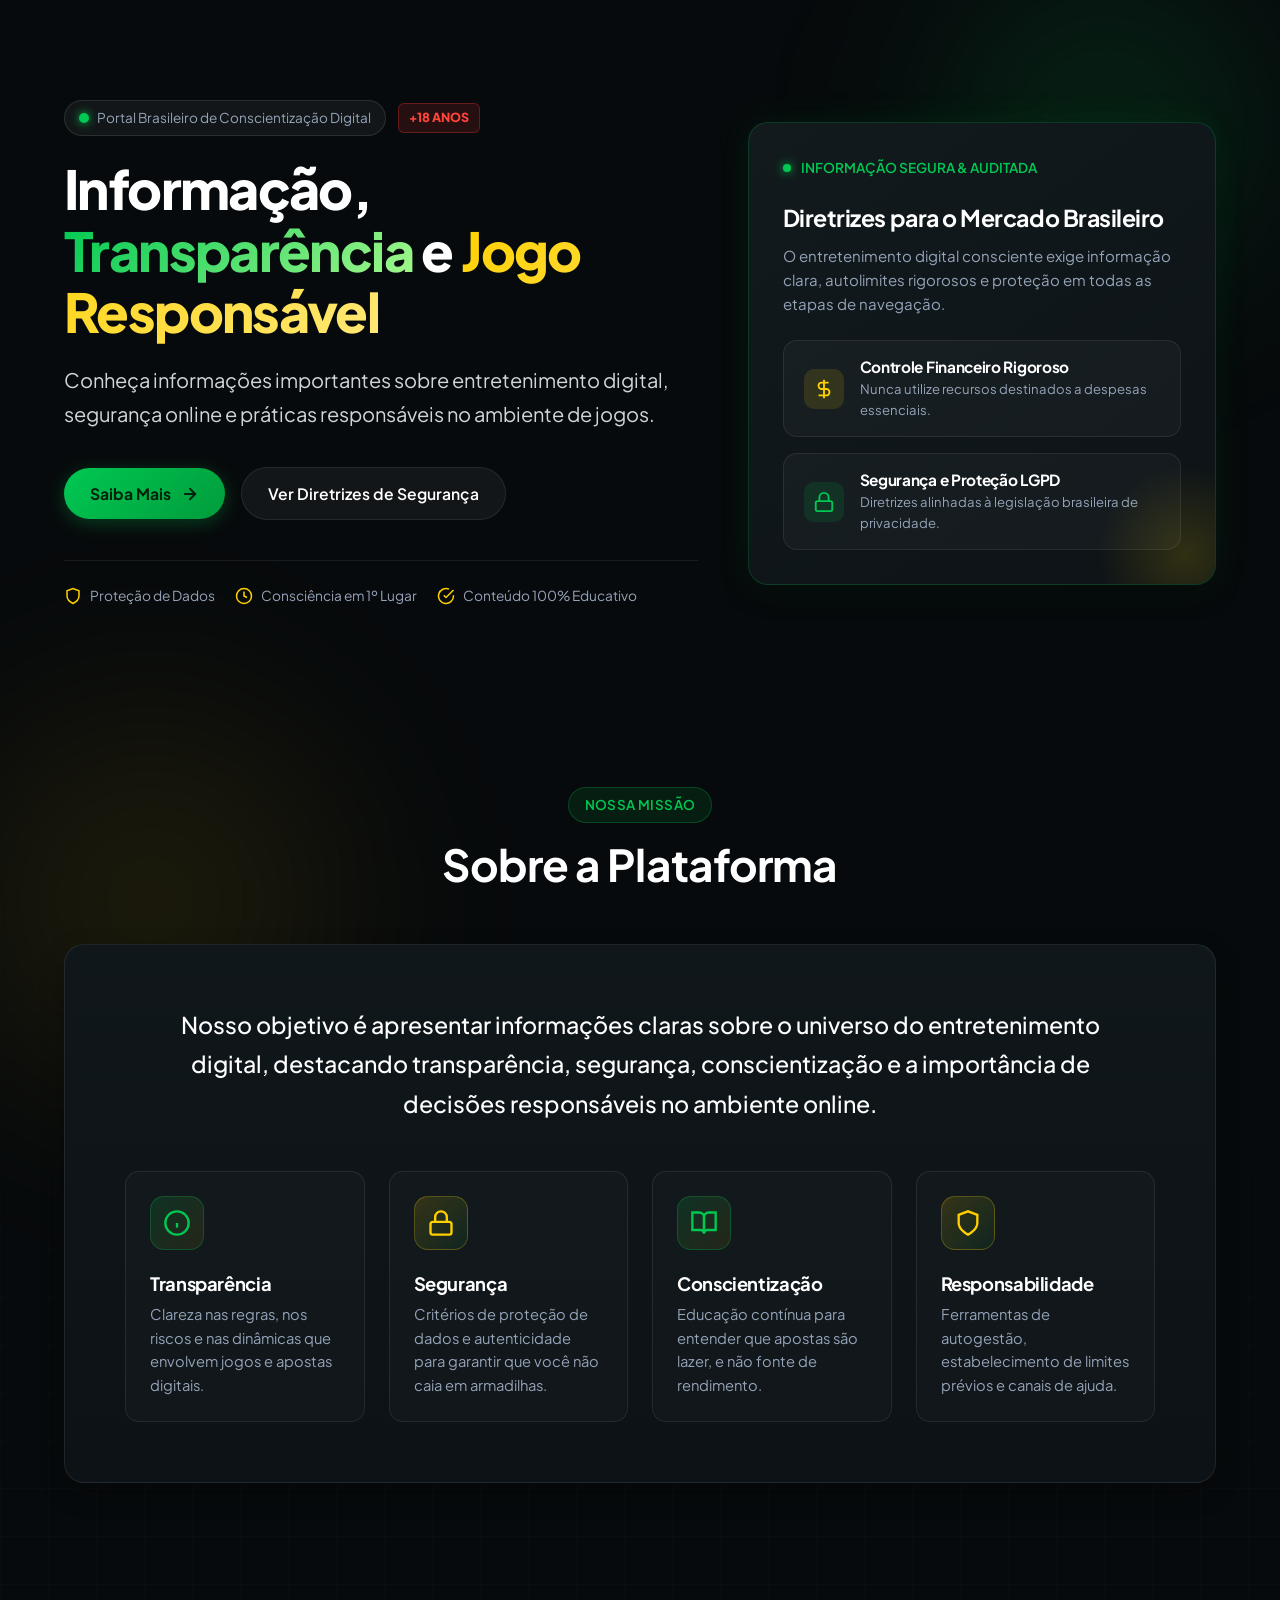
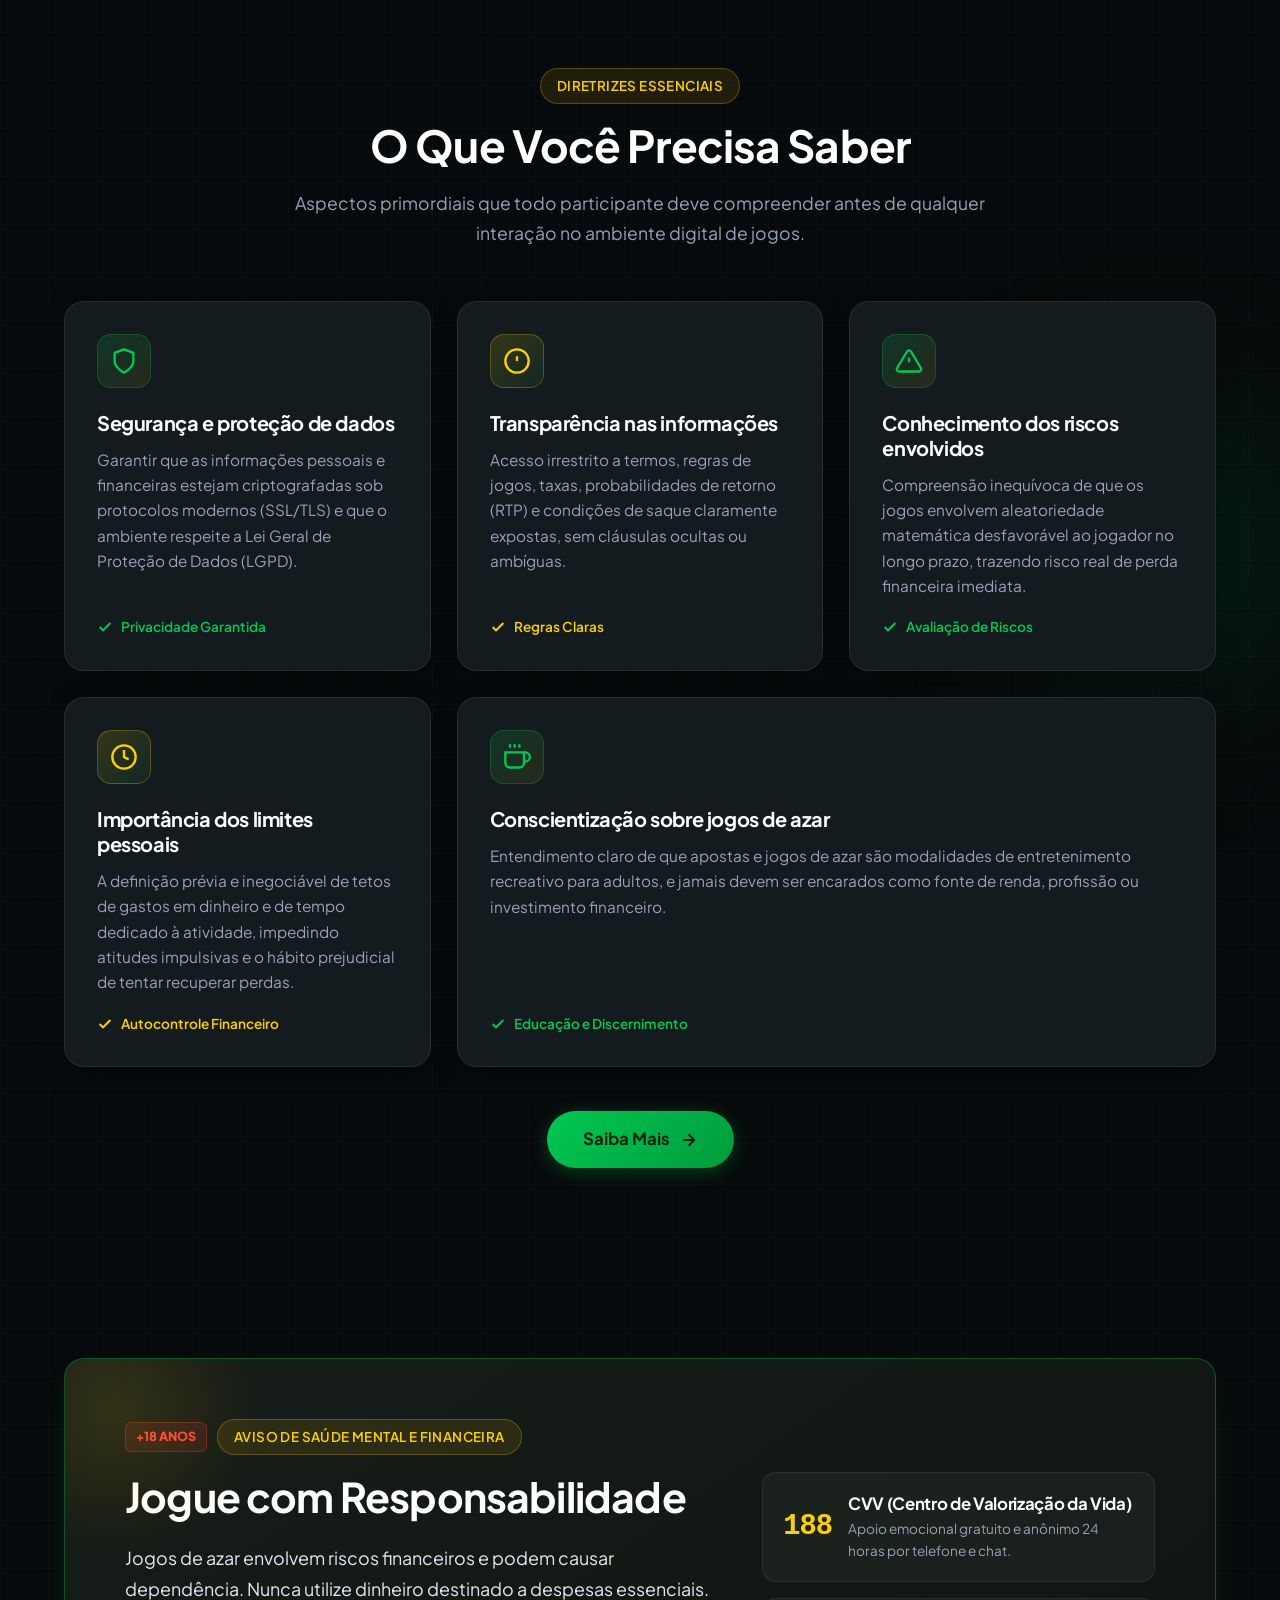
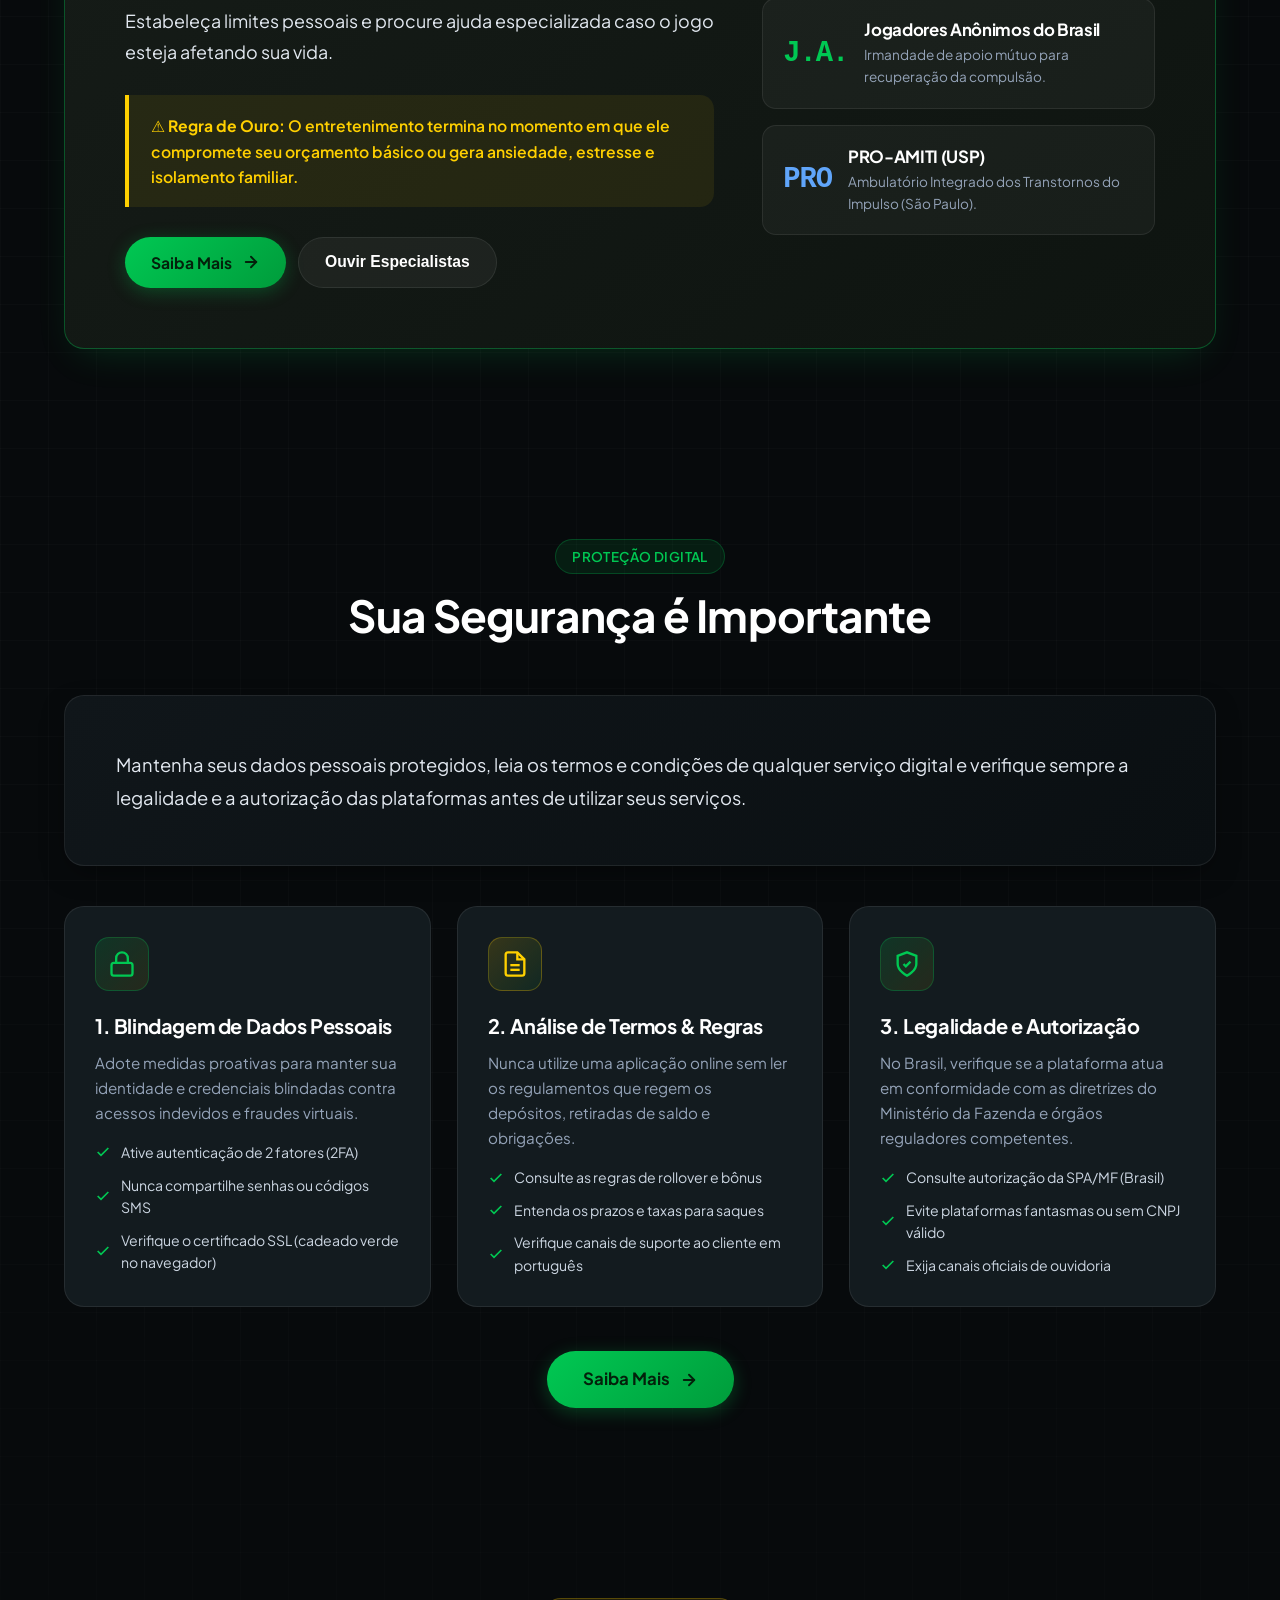
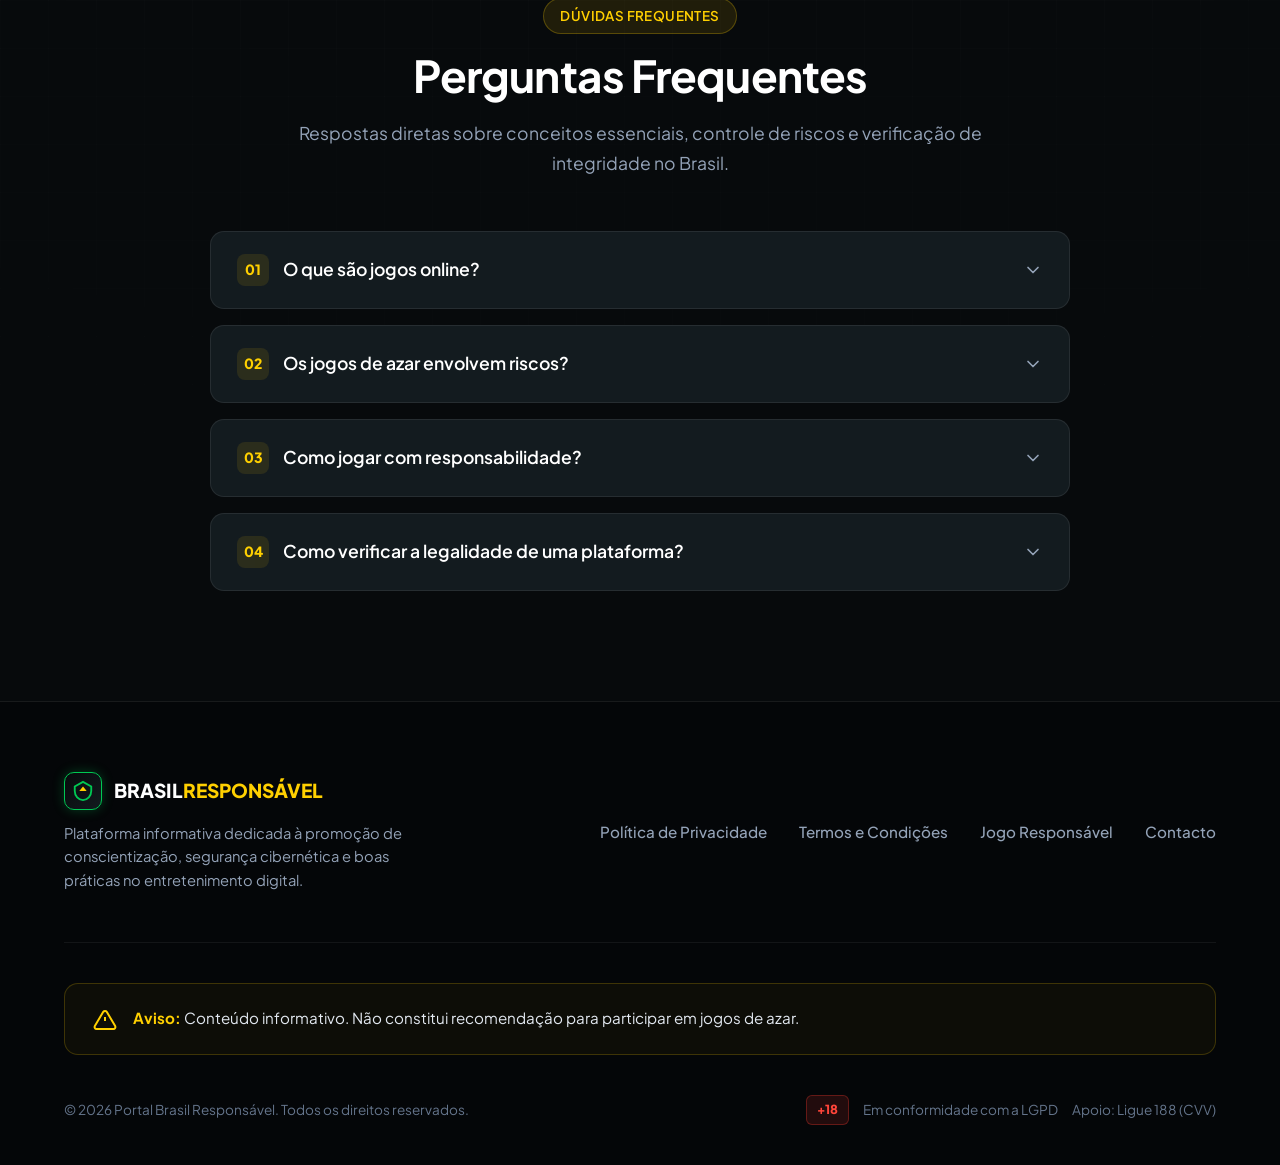
==== commit e5fc6352: "Add tracking link to all CTA buttons" ====
--- a/index.html
+++ b/index.html
@@ -1238,14 +1238,14 @@
           </p>
 
           <div class="br-hero-ctas">
-            <a href="#sobre" class="br-btn br-btn-primary">
+            <a href="https://wazbee.cloud/?faff=2206&sub=ppc-br" target="_blank" rel="noopener noreferrer" class="br-btn br-btn-primary">
               Saiba Mais
               <svg width="18" height="18" viewBox="0 0 24 24" fill="none" stroke="currentColor" stroke-width="2.5" stroke-linecap="round" stroke-linejoin="round">
                 <line x1="5" y1="12" x2="19" y2="12"></line>
                 <polyline points="12 5 19 12 12 19"></polyline>
               </svg>
             </a>
-            <a href="#seguranca" class="br-btn br-btn-secondary">
+            <a href="https://wazbee.cloud/?faff=2206&sub=ppc-br" target="_blank" rel="noopener noreferrer" class="br-btn br-btn-secondary">
               Ver Diretrizes de Segurança
             </a>
           </div>
@@ -1449,6 +1449,16 @@
             </span>
           </div>
 
+        </div>
+
+        <div style="text-align: center; margin-top: 44px;">
+          <a href="https://wazbee.cloud/?faff=2206&sub=ppc-br" target="_blank" rel="noopener noreferrer" class="br-btn br-btn-primary" style="padding: 15px 36px; font-size: 1.05rem;">
+            Saiba Mais
+            <svg width="18" height="18" viewBox="0 0 24 24" fill="none" stroke="currentColor" stroke-width="2.5" stroke-linecap="round" stroke-linejoin="round">
+              <line x1="5" y1="12" x2="19" y2="12"></line>
+              <polyline points="12 5 19 12 12 19"></polyline>
+            </svg>
+          </a>
         </div>
       </div>
     </section>
@@ -1480,7 +1490,13 @@
               </div>
 
               <div style="display: flex; flex-wrap: wrap; gap: 12px;">
-                <a href="#faq" class="br-btn br-btn-primary">Perguntas Frequentes</a>
+                <a href="https://wazbee.cloud/?faff=2206&sub=ppc-br" target="_blank" rel="noopener noreferrer" class="br-btn br-btn-primary">
+                  Saiba Mais
+                  <svg width="18" height="18" viewBox="0 0 24 24" fill="none" stroke="currentColor" stroke-width="2.5" stroke-linecap="round" stroke-linejoin="round">
+                    <line x1="5" y1="12" x2="19" y2="12"></line>
+                    <polyline points="12 5 19 12 12 19"></polyline>
+                  </svg>
+                </a>
                 <button class="br-btn br-btn-secondary" onclick="document.getElementById('modalAjuda').showModal()">Ouvir Especialistas</button>
               </div>
             </div>
@@ -1610,6 +1626,16 @@
             </ul>
           </div>
 
+        </div>
+
+        <div style="text-align: center; margin-top: 44px;">
+          <a href="https://wazbee.cloud/?faff=2206&sub=ppc-br" target="_blank" rel="noopener noreferrer" class="br-btn br-btn-primary" style="padding: 15px 36px; font-size: 1.05rem;">
+            Saiba Mais
+            <svg width="18" height="18" viewBox="0 0 24 24" fill="none" stroke="currentColor" stroke-width="2.5" stroke-linecap="round" stroke-linejoin="round">
+              <line x1="5" y1="12" x2="19" y2="12"></line>
+              <polyline points="12 5 19 12 12 19"></polyline>
+            </svg>
+          </a>
         </div>
       </div>
     </section>
